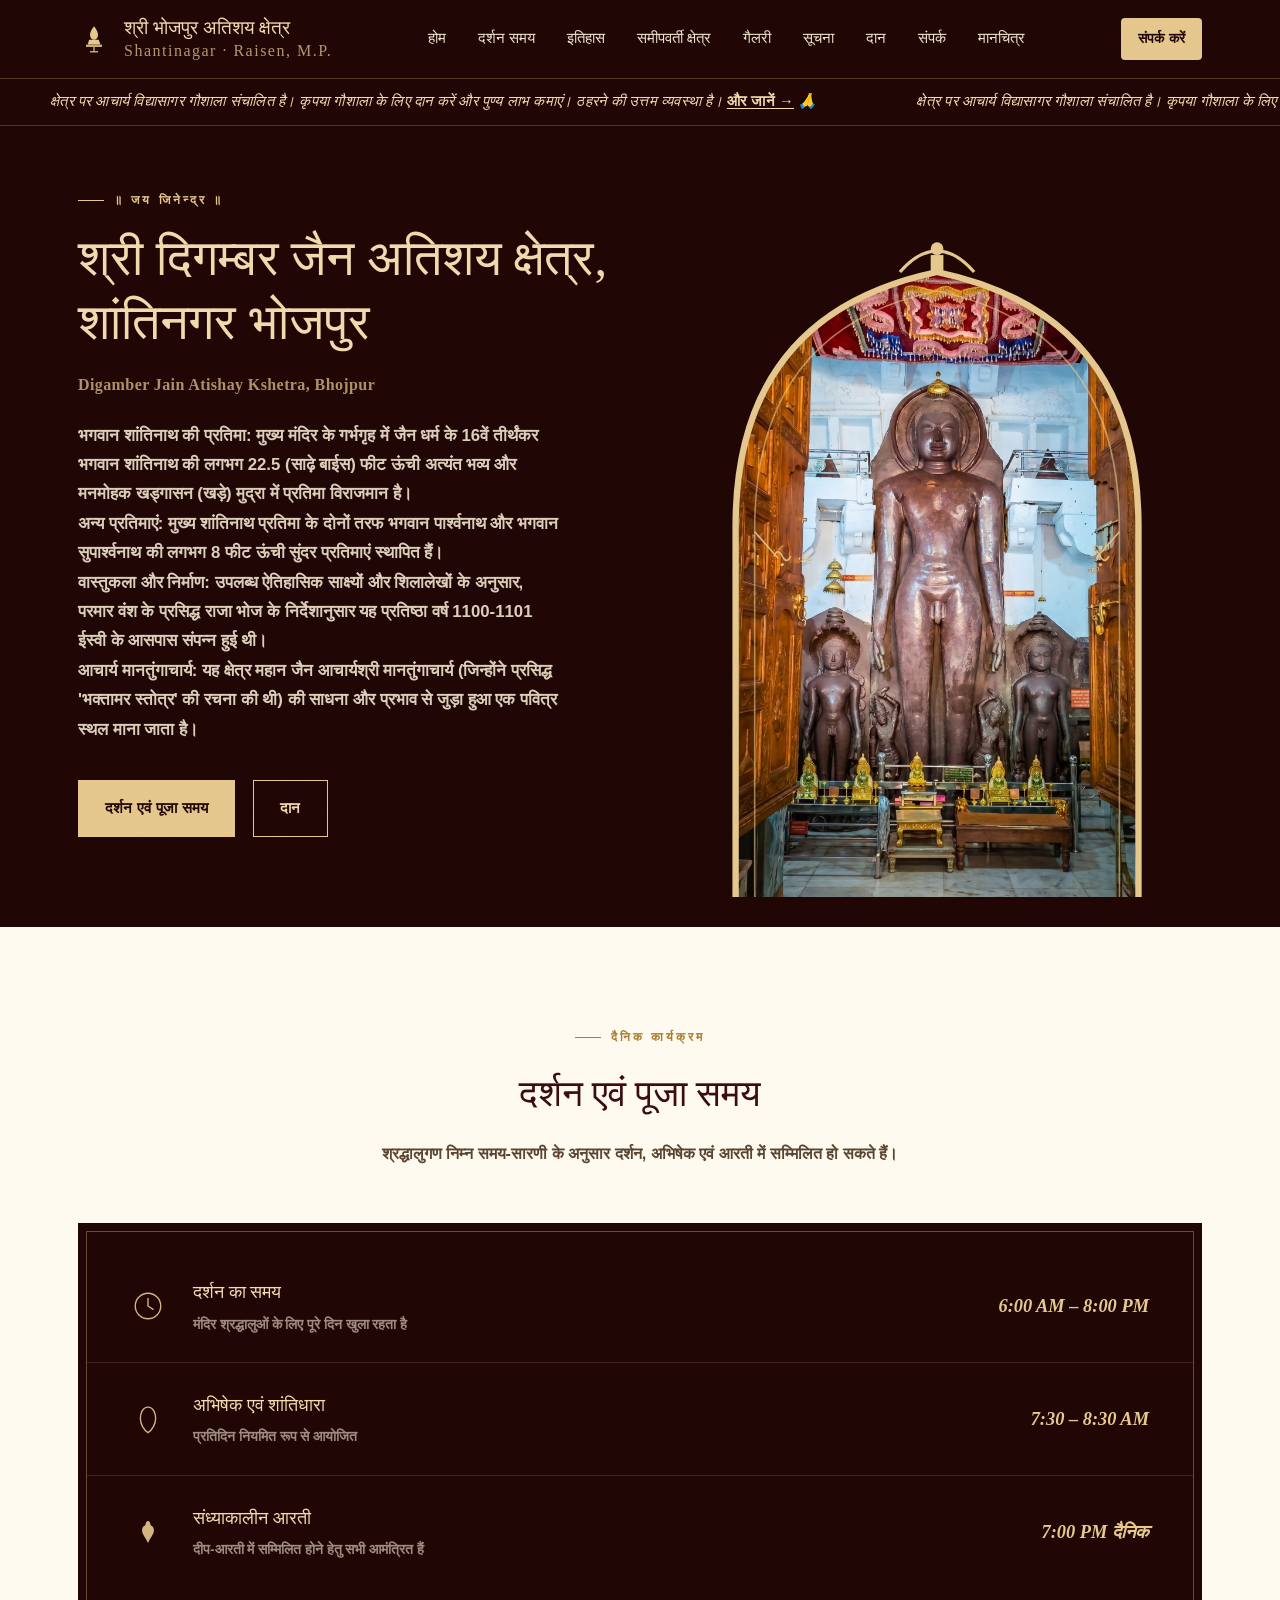
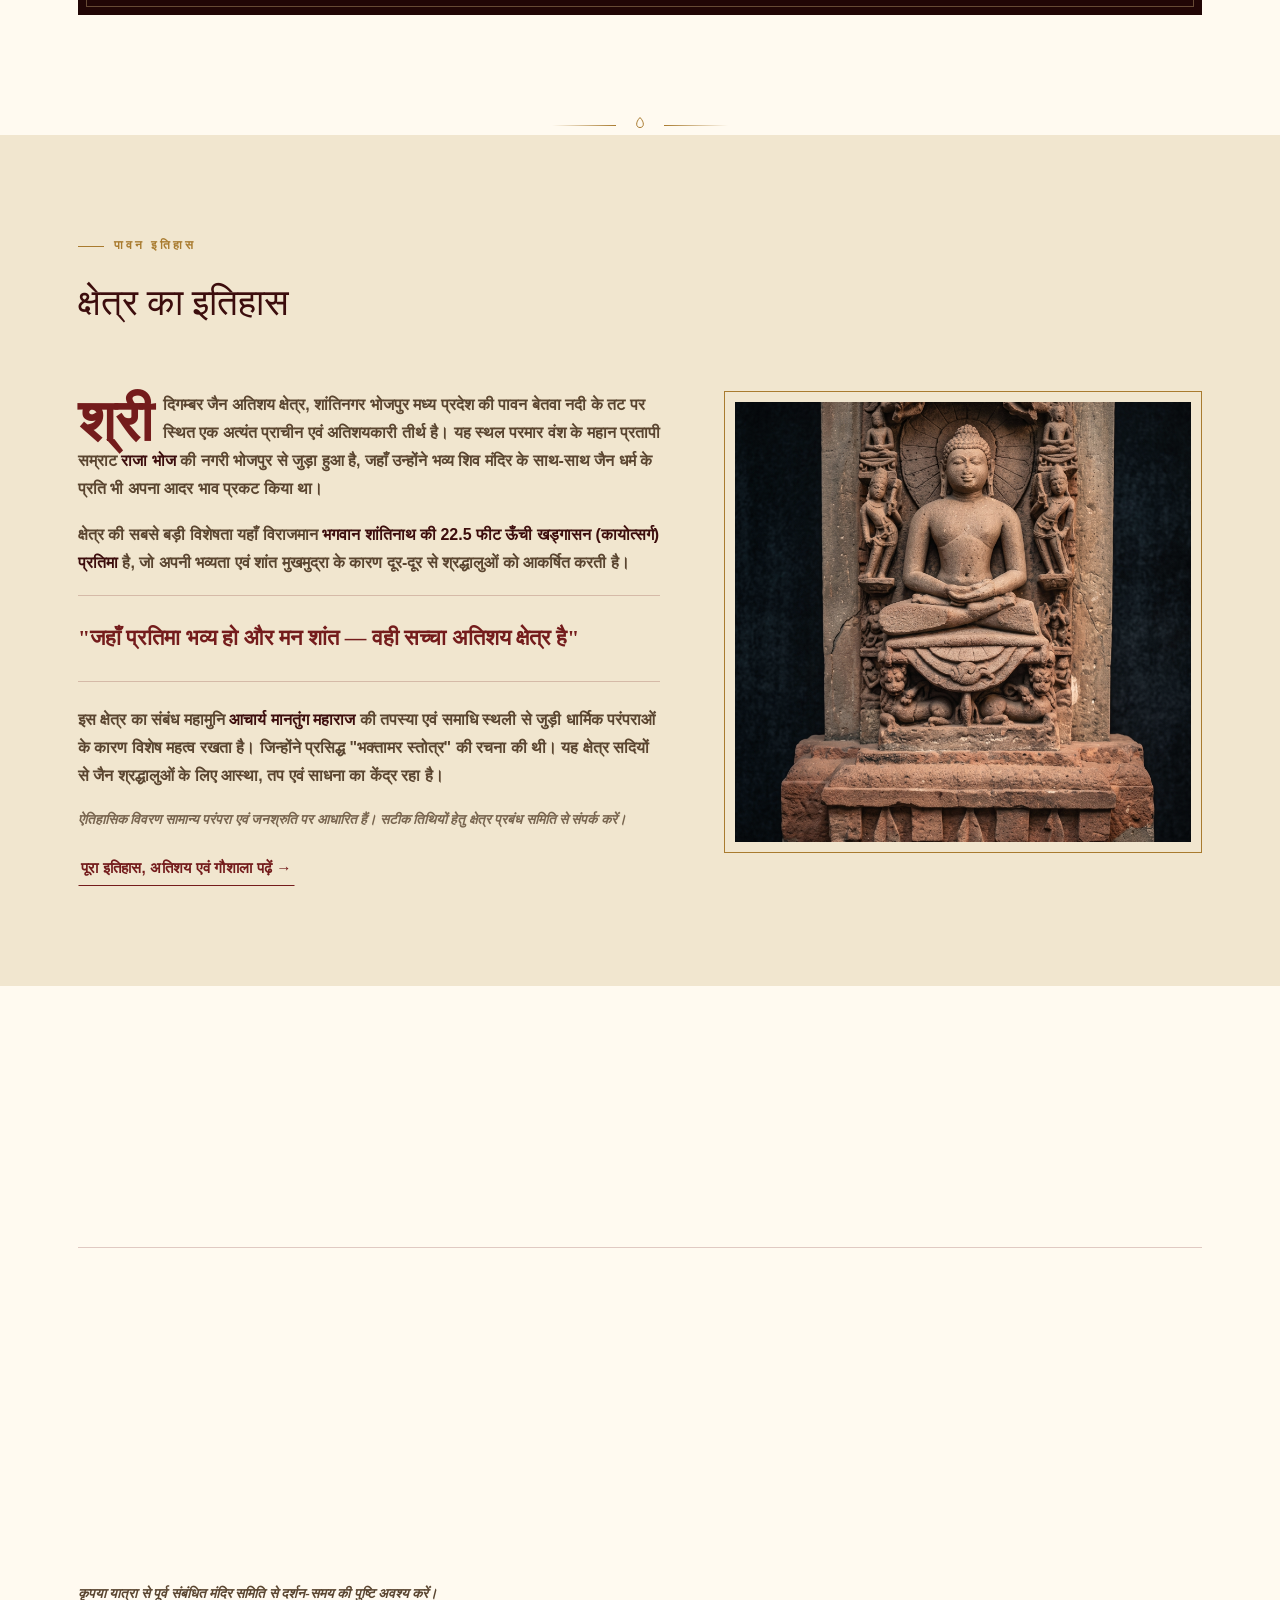
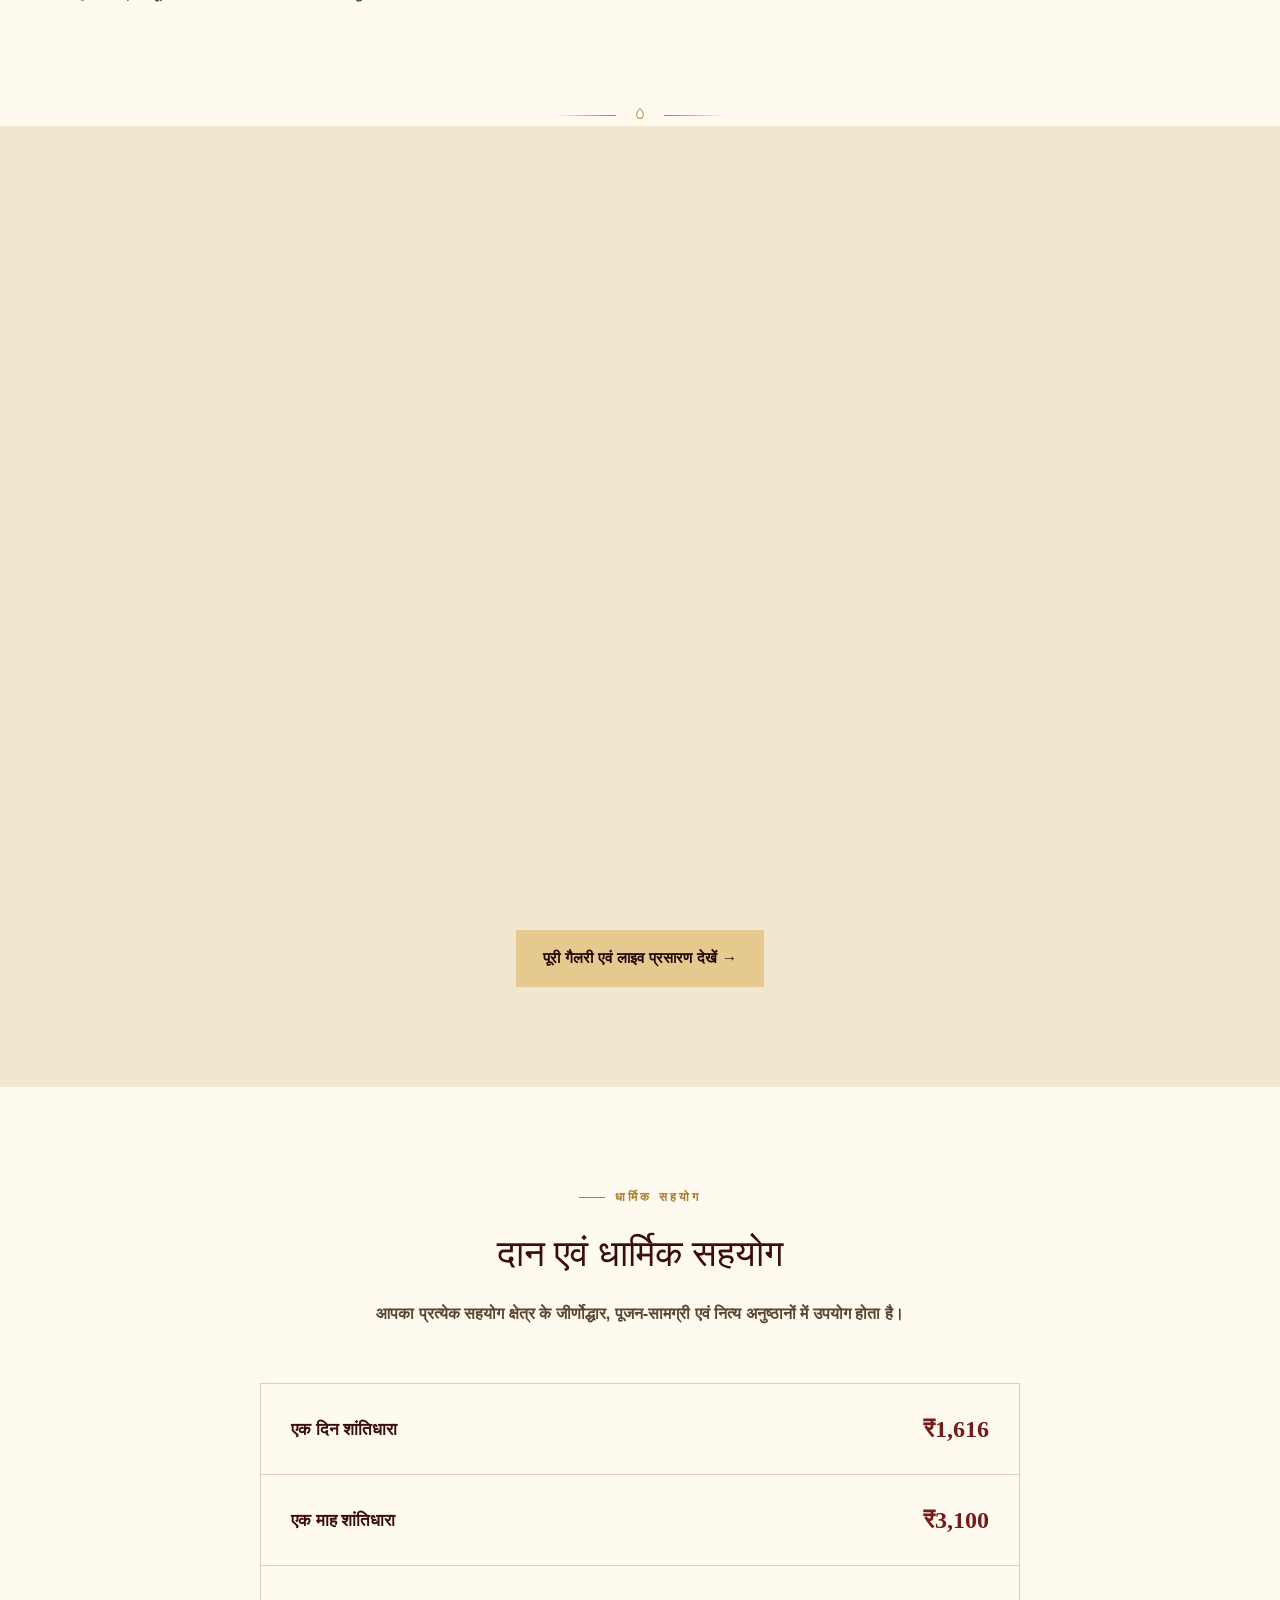
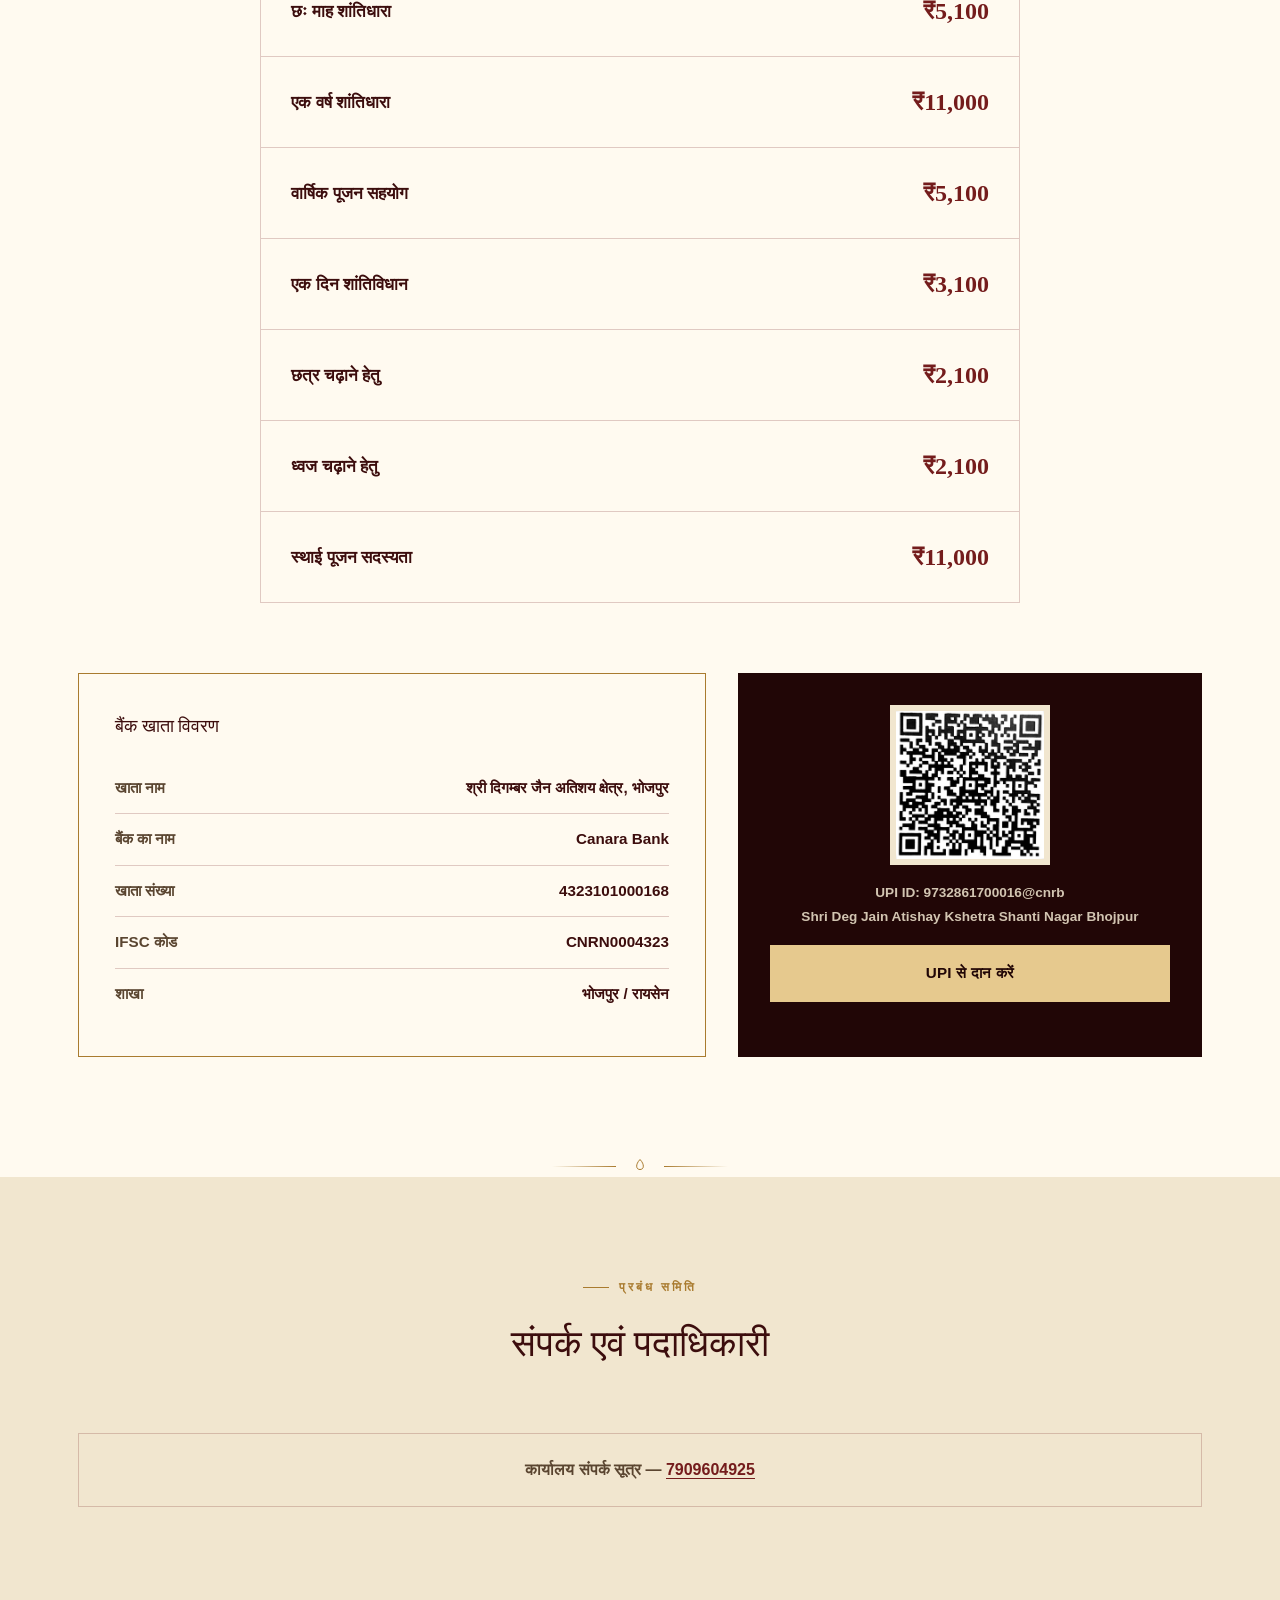
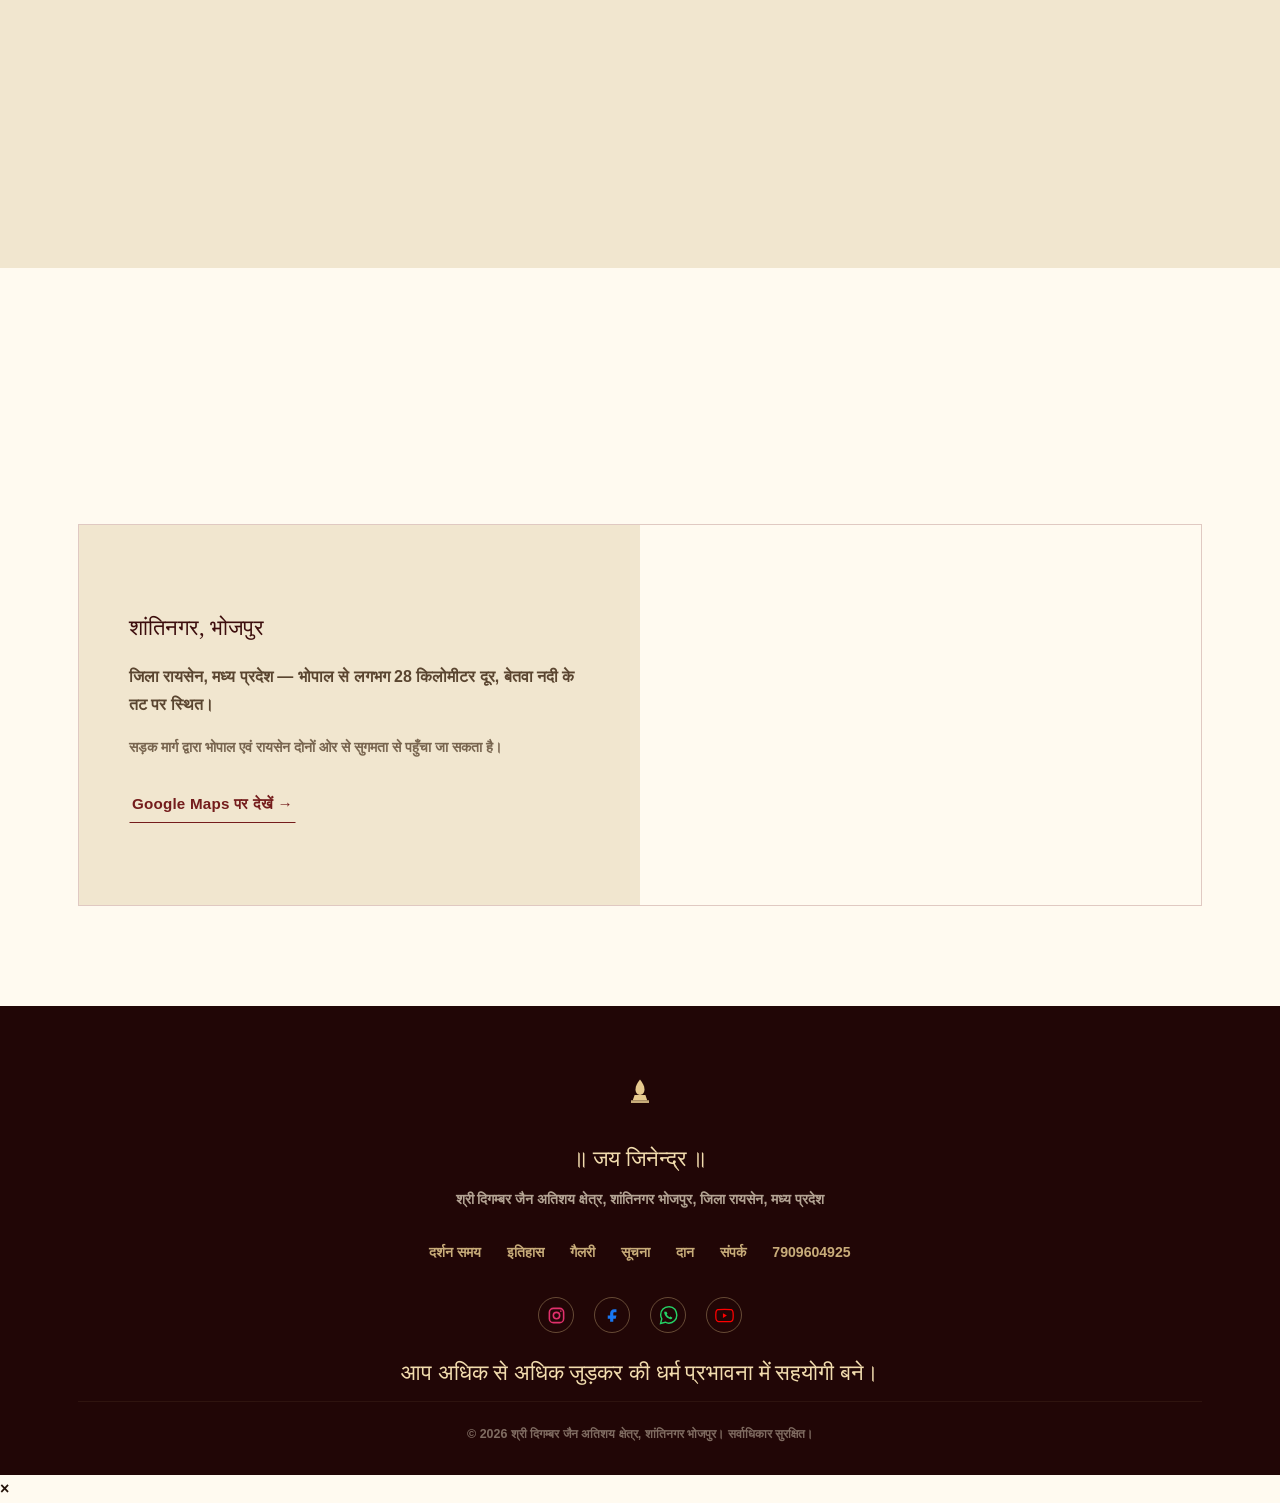
==== index.html @ 18198264 "Fix: user suggestions." ====
<!DOCTYPE html>
<html lang="hi">

<head>
    <meta charset="UTF-8">
    <meta name="viewport" content="width=device-width, initial-scale=1.0">
    <title>श्री दिगम्बर जैन अतिशय क्षेत्र शांतिनगर भोजपुर</title>
    <meta name="description"
        content="श्री दिगम्बर जैन अतिशय क्षेत्र, शांतिनगर भोजपुर — दर्शन समय, इतिहास, गैलरी, दान एवं संपर्क जानकारी।">
    <link rel="preconnect" href="https://fonts.googleapis.com">
    <link rel="preconnect" href="https://fonts.gstatic.com" crossorigin>
    <!-- <link
    href="https://fonts.googleapis.com/css2?family=Rozha+One&family=Hind:wght@300;400;500;600;700&family=EB+Garamond:ital@0;1&display=swap"
    rel="stylesheet"> -->

    <link rel="stylesheet" href="css/style.css">
</head>

<body>

    <header class="site-nav">

        <div class="nav-inner">
            <a href="#top" class="brand" aria-label="मुख पृष्ठ पर जाएँ">
                <svg class="brand-mark" viewBox="0 0 40 40" fill="none" xmlns="http://www.w3.org/2000/svg"
                    aria-hidden="true">
                    <path d="M20 4C17 8 15 11 15 15C15 19 17.5 21 20 21C22.5 21 25 19 25 15C25 11 23 8 20 4Z"
                        fill="#e6c98e" />
                    <path d="M14 21H26L28 27H12L14 21Z" fill="#e6c98e" />
                    <rect x="10" y="27" width="20" height="3" fill="#e6c98e" opacity="0.85" />
                    <path d="M20 30V36" stroke="#e6c98e" stroke-width="1.5" />
                    <path d="M15 36H25" stroke="#e6c98e" stroke-width="1.5" />
                </svg>
                <span class="brand-text">श्री भोजपुर अतिशय क्षेत्र<small>Shantinagar &middot; Raisen,
                        M.P.</small></span>
            </a>
            <!-- <button class="nav-toggle" id="navToggle" aria-label="मेनू खोलें" aria-expanded="false"
        aria-controls="navLinks">मेनू</button> -->

            <nav class="links" id="navLinks">
                <a href="#top">होम</a>
                <a href="#timings">दर्शन समय</a>
                <a href="history.html">इतिहास</a>
                <a href="#nearby">समीपवर्ती क्षेत्र</a>
                <a href="gallary.html">गैलरी</a>
                <a href="notification.html">सूचना</a>
                <a href="#donate">दान</a>
                <a href="#committee">संपर्क</a>
                <a href="#map">मानचित्र</a>
            </nav>
            <div class="nav-actions">
                <a href="tel:+917909604925" class="btn btn-primary nav-cta" aria-label="संपर्क करें, कॉल करें">
                    <svg class="nav-cta-icon" viewBox="0 0 24 24" aria-hidden="true">
                        <path
                            d="M6.6 10.8c1.4 2.8 3.7 5.1 6.5 6.5l2.2-2.2c.3-.3.7-.4 1-.2 1.1.4 2.3.6 3.6.6.6 0 1.1.5 1.1 1.1V20c0 .6-.5 1.1-1.1 1.1C10.6 21.1 2.9 13.4 2.9 4.2 2.9 3.6 3.4 3.1 4 3.1h3.4c.6 0 1.1.5 1.1 1.1 0 1.2.2 2.4.6 3.6.1.4 0 .8-.2 1L6.6 10.8z"
                            fill="currentColor" />
                    </svg>
                    <span class="nav-cta-text">संपर्क करें</span>
                </a>

                <button class="nav-toggle" id="navToggle" aria-label="मेनू खोलें" aria-expanded="false"
                    aria-controls="navLinks">मेनू</button>
            </div>
        </div>
    </header>

    <!-- ============ बुलेटिन मार्की ============ -->
    <div class="marquee-strip" role="note" aria-label="सूचना पट्टी">
        <div class="marquee-track">
            <span>क्षेत्र पर आचार्य विद्यासागर गौशाला संचालित है। कृपया गौशाला के लिए दान करें और पुण्य लाभ कमाएं। ठहरने
                की
                उत्तम व्यवस्था है। <a href="history.html#goshala" class="marquee-link">और जानें →</a> 🙏</span>
            <span aria-hidden="true">क्षेत्र पर आचार्य विद्यासागर गौशाला संचालित है। कृपया गौशाला के लिए दान करें और
                पुण्य लाभ
                कमाएं। क्षेत्र में ठहरने की उत्तम व्यवस्था है। <a href="history.html#goshala" class="marquee-link"
                    tabindex="-1">और
                    जानें
                    →</a> 🙏</span>
        </div>
    </div>


    <!-- ============ सूचना बैनर ============ -->
    <div id="noticeBanner" class="notice-banner" style="display:none;">
        <div class="container notice-banner-inner">
            <span class="notice-banner-icon" aria-hidden="true">📢</span>
            <span class="notice-banner-text" id="noticeBannerText"></span>
            <a href="notification.html" class="notice-banner-link">पूरी सूचना देखें →</a>
        </div>
    </div>
    <section class="hero" id="top">
        <div class="hero-grid">
            <div class="hero-copy reveal in">
                <span class="eyebrow">॥ जय जिनेन्द्र ॥</span>
                <h1>श्री दिगम्बर जैन अतिशय क्षेत्र,<br>शांतिनगर भोजपुर</h1>
                <div class="sub-en"><b>Digamber Jain Atishay Kshetra, Bhojpur</div>
                <p class="lede">भगवान शांतिनाथ की प्रतिमा: मुख्य मंदिर के गर्भगृह में जैन धर्म के 16वें तीर्थंकर भगवान
                    शांतिनाथ
                    की लगभग 22.5 (साढ़े
                    बाईस) फीट ऊंची अत्यंत भव्य और मनमोहक खड्गासन (खड़े) मुद्रा में प्रतिमा विराजमान है।
                    <br>
                    अन्य प्रतिमाएं: मुख्य शांतिनाथ प्रतिमा के दोनों तरफ भगवान पार्श्वनाथ और भगवान सुपार्श्वनाथ की लगभग 8
                    फीट ऊंची
                    सुंदर
                    प्रतिमाएं स्थापित हैं।
                    <br>
                    वास्तुकला और निर्माण: उपलब्ध ऐतिहासिक साक्ष्यों और शिलालेखों के अनुसार, परमार वंश के प्रसिद्ध राजा
                    भोज के
                    निर्देशानुसार
                    यह प्रतिष्ठा वर्ष 1100-1101 ईस्वी के आसपास संपन्न हुई थी।
                    <br>
                    आचार्य मानतुंगाचार्य: यह क्षेत्र महान जैन आचार्यश्री मानतुंगाचार्य (जिन्होंने प्रसिद्ध 'भक्तामर
                    स्तोत्र' की
                    रचना की थी)
                    की साधना और प्रभाव से जुड़ा हुआ एक पवित्र स्थल माना जाता है।
                </p>
                <div class="cta-row">
                    <a href="#timings" class="btn btn-primary">दर्शन एवं पूजा समय</a>
                    <a href="#donate" class="btn btn-outline">दान</a>
                </div>
            </div>
            <div class="hero-art reveal in" aria-hidden="true">
                <svg viewBox="0 0 500 640" xmlns="http://www.w3.org/2000/svg">
                    <defs>
                        <clipPath id="archClip">
                            <path d="M60,640 L60,290 Q60,90 250,50 Q440,90 440,290 L440,640 Z" />
                        </clipPath>
                    </defs>
                    <image href="images/cover_pic.png" x="30" y="20" width="440" height="620"
                        preserveAspectRatio="xMidYMid slice" clip-path="url(#archClip)"></image>
                    <path d="M60,640 L60,290 Q60,90 250,50 Q440,90 440,290 L440,640" fill="none" stroke="#e6c98e"
                        stroke-width="6" />
                    <path d="M78,640 L78,292 Q78,104 250,68 Q422,104 422,292 L422,640" fill="none" stroke="#e6c98e"
                        stroke-width="1.5" opacity="0.6" />
                    <path d="M215,50 Q250,10 285,50" fill="none" stroke="#e6c98e" stroke-width="3" />
                    <circle cx="250" cy="28" r="6" fill="#e6c98e" />
                    <rect x="244" y="34" width="12" height="16" fill="#e6c98e" />
                    <g opacity="0.9">
                        <path d="M78,295 L100,320 M422,295 L400,320" stroke="#e6c98e" stroke-width="1.5" />
                        <path d="M96,318 q4,-8 8,0 q4,8 8,0" fill="none" stroke="#e6c98e" stroke-width="1.5" />
                        <circle cx="104" cy="326" r="1.6" fill="#e6c98e" />
                        <path d="M396,318 q4,-8 8,0 q4,8 8,0" fill="none" stroke="#e6c98e" stroke-width="1.5" />
                        <circle cx="404" cy="326" r="1.6" fill="#e6c98e" />
                    </g>
                </svg>
            </div>
        </div>
    </section>

    <section id="timings">
        <div class="container">
            <div class="section-head center reveal">
                <span class="eyebrow" style="justify-content:center">दैनिक कार्यक्रम</span>
                <h2>दर्शन एवं पूजा समय</h2>
                <p>श्रद्धालुगण निम्न समय-सारणी के अनुसार दर्शन, अभिषेक एवं आरती में सम्मिलित हो सकते हैं।</p>
            </div>
            <div class="tablet reveal">
                <div class="tablet-inner">
                    <div class="tablet-row">
                        <svg class="ic" viewBox="0 0 40 40" fill="none">
                            <circle cx="20" cy="20" r="15" stroke="#e6c98e" stroke-width="1.6" />
                            <path d="M20 11V20L26 24" stroke="#e6c98e" stroke-width="1.6" stroke-linecap="round" />
                        </svg>
                        <div>
                            <h3>दर्शन का समय</h3>
                            <div class="note">मंदिर श्रद्धालुओं के लिए पूरे दिन खुला रहता है</div>
                        </div>
                        <div class="time">6:00 AM – 8:00 PM</div>
                    </div>
                    <div class="tablet-row">
                        <svg class="ic" viewBox="0 0 40 40" fill="none">
                            <path d="M20 6C13 6 11 15 11 19C11 26 15 33 20 36C25 33 29 26 29 19C29 15 27 6 20 6Z"
                                stroke="#e6c98e" stroke-width="1.6" />
                        </svg>
                        <div>
                            <h3>अभिषेक एवं शांतिधारा</h3>
                            <div class="note">प्रतिदिन नियमित रूप से आयोजित</div>
                        </div>
                        <div class="time">7:30 – 8:30 AM</div>
                    </div>
                    <div class="tablet-row">
                        <svg class="ic" viewBox="0 0 40 40" fill="none">
                            <path
                                d="M20 7C17 7 17 12 17 12C17 12 13 13 13 18C13 23 17 26 20 33C23 26 27 23 27 18C27 13 23 12 23 12C23 12 23 7 20 7Z"
                                fill="#e6c98e" />
                        </svg>
                        <div>
                            <h3>संध्याकालीन आरती</h3>
                            <div class="note">दीप-आरती में सम्मिलित होने हेतु सभी आमंत्रित हैं</div>
                        </div>
                        <div class="time">7:00 PM दैनिक</div>
                    </div>
                </div>
            </div>
        </div>
    </section>

    <div class="hr-orn" aria-hidden="true"><span class="line"></span><svg viewBox="0 0 24 24" fill="none">
            <path d="M12 3C9 6 8 9 8 11C8 14 10 15 12 15C14 15 16 14 16 11C16 9 15 6 12 3Z" stroke="#a97b2f"
                stroke-width="1.2" />
        </svg><span class="line r"></span></div>

    <section id="history" class="stone">
        <div class="container">
            <div class="section-head reveal">
                <span class="eyebrow">पावन इतिहास</span>
                <h2>क्षेत्र का इतिहास</h2>
            </div>
            <div class="history-wrap">
                <div class="history-text reveal">
                    <p>श्री दिगम्बर जैन अतिशय क्षेत्र, शांतिनगर भोजपुर मध्य प्रदेश की पावन बेतवा नदी के तट पर स्थित एक
                        अत्यंत
                        प्राचीन एवं अतिशयकारी तीर्थ है। यह स्थल परमार वंश के महान प्रतापी सम्राट <strong>राजा
                            भोज</strong> की नगरी
                        भोजपुर से जुड़ा हुआ है, जहाँ उन्होंने भव्य शिव मंदिर के साथ-साथ जैन धर्म के प्रति भी अपना आदर
                        भाव प्रकट किया
                        था।</p>
                    <p>क्षेत्र की सबसे बड़ी विशेषता यहाँ विराजमान <strong>भगवान शांतिनाथ की 22.5 फीट ऊँची खड्गासन
                            (कायोत्सर्ग)
                            प्रतिमा</strong> है, जो अपनी भव्यता एवं शांत मुखमुद्रा के कारण दूर-दूर से श्रद्धालुओं को
                        आकर्षित करती है।
                    </p>
                    <div class="pullquote">"जहाँ प्रतिमा भव्य हो और मन शांत — वही सच्चा अतिशय क्षेत्र है"</div>
                    <p>इस क्षेत्र का संबंध महामुनि <strong>आचार्य मानतुंग महाराज</strong> की तपस्या एवं समाधि स्थली से
                        जुड़ी
                        धार्मिक परंपराओं के कारण विशेष महत्व रखता है।
                        जिन्होंने प्रसिद्ध "भक्तामर स्तोत्र" की रचना की थी। यह क्षेत्र सदियों से जैन श्रद्धालुओं के लिए
                        आस्था, तप
                        एवं साधना का
                        केंद्र रहा है।</p>
                    <p class="fine-print">ऐतिहासिक विवरण सामान्य परंपरा एवं जनश्रुति पर आधारित हैं। सटीक तिथियों हेतु
                        क्षेत्र
                        प्रबंध समिति से संपर्क करें।</p>
                    <div class="teaser-cta">
                        <a href="history.html" class="btn btn-line">पूरा इतिहास, अतिशय एवं गौशाला पढ़ें →</a>
                    </div>
                </div>
                <figure class="history-fig reveal">
                    <div class="frame">
                        <img src="images/history_fig.png"
                            alt="भगवान शांतिनाथ की विशाल प्रतिमा — यह प्लेसहोल्डर छवि है, कृपया वास्तविक मंदिर फोटो से बदलें">
                    </div>
                </figure>
            </div>
        </div>
    </section>

    <section id="nearby">
        <div class="container">
            <div class="section-head reveal">
                <!-- <span class="eyebrow">तीर्थ यात्रा योजना</span> -->
                <h2>समीपवर्ती जैन क्षेत्र</h2>
                <p>भोजपुर आगमन के दौरान श्रद्धालु भोपाल-रायसेन क्षेत्र के निम्न जैन मंदिरों के भी दर्शन कर सकते हैं।</p>
            </div>
            <div class="site-list">
                <div class="site-row reveal">
                    <span class="num">01</span>
                    <div>
                        <span class="place">भोपाल शहर (रेलवे स्टेशन/हवाई अड्डा)· ~1 घंटा (25 kms)</span>
                        <!-- <h3>श्री दिगम्बर जैन मंदिर, इतवारा</h3>
            <p>भोपाल के पुराने शहर में स्थित यह मंदिर स्थानीय जैन समाज का प्रमुख आराधना स्थल है।</p> -->
                    </div>
                </div>
                <div class="site-row reveal">
                    <span class="num">02</span>
                    <div>
                        <span class="place">मंडीदीप (रेलवे स्टेशन) · भोजपुर मार्ग (10 kms)</span>
                        <!-- <h3>श्री दिगम्बर जैन मंदिर, मंडीदीप</h3>
            <p>औद्योगिक नगरी मंडीदीप में स्थित यह मंदिर क्षेत्रीय समिति से जुड़ा हुआ है।</p> -->
                    </div>
                </div>
                <div class="site-row reveal">
                    <span class="num">03</span>
                    <div>
                        <span class="place">औबेदुल्लागंज (रेलवे स्टेशन) · बेतवा तट (18 kms)</span>
                        <!-- <h3>श्री दिगम्बर जैन मंदिर, औबेदुल्लागंज</h3>
            <p>बेतवा नदी के समीप बसे इस कस्बे का जैन मंदिर भोजपुर आने वाले यात्रियों के मार्ग में पड़ता है।</p> -->
                    </div>
                </div>
            </div>
            <p class="nearby-note">कृपया यात्रा से पूर्व संबंधित मंदिर समिति से दर्शन-समय की पुष्टि अवश्य करें।</p>
        </div>
    </section>

    <div class="hr-orn" aria-hidden="true"><span class="line"></span><svg viewBox="0 0 24 24" fill="none">
            <path d="M12 3C9 6 8 9 8 11C8 14 10 15 12 15C14 15 16 14 16 11C16 9 15 6 12 3Z" stroke="#a97b2f"
                stroke-width="1.2" />
        </svg><span class="line r"></span></div>

    <section id="gallery" class="stone">
        <div class="container">
            <div class="section-head center reveal">
                <span class="eyebrow" style="justify-content:center">चित्र दीर्घा</span>
                <h2>मंदिर गैलरी</h2>
                <!-- <p>नीचे दी गई सभी छवियाँ प्लेसहोल्डर हैं — कृपया वास्तविक मंदिर फोटो से प्रतिस्थापित करें।</p> -->
            </div>
            <div class="collage">
                <figure class="reveal"><img src="images/main_pic.jpeg" alt="">
                    <figcaption></figcaption>
                </figure>
                <figure class="reveal"><img src="images/history_fig.png" alt="">
                    <figcaption></figcaption>
                </figure>
                <figure class="reveal"><img src="images/main_gate.png" alt="">
                    <figcaption></figcaption>
                </figure>
                <figure class=" reveal"><img src="images/maan_sthambh_2.jpeg" alt="">
                    <figcaption></figcaption>
                </figure>
                <figure class="reveal"><img src="images/aacharaya_mangtung.png" alt="">
                    <figcaption></figcaption>
                </figure>
                <figure class="reveal"><img src="images/wall_potrait.png" alt="">
                    <figcaption></figcaption>
                </figure>
            </div>
            <div class="teaser-cta" style="text-align:center;">
                <a href="gallary.html" class="btn btn-primary">पूरी गैलरी एवं लाइव प्रसारण देखें →</a>
            </div>
        </div>
    </section>

    <section id="donate">
        <div class="container">
            <div class="section-head center reveal">
                <span class="eyebrow" style="justify-content:center">धार्मिक सहयोग</span>
                <h2>दान एवं धार्मिक सहयोग</h2>
                <p>आपका प्रत्येक सहयोग क्षेत्र के जीर्णोद्धार, पूजन-सामग्री एवं नित्य अनुष्ठानों में उपयोग होता है।</p>
            </div>

            <div class="ladder reveal">
                <div class="rung">
                    <h3>एक दिन शांतिधारा</h3><span class="amt">₹1,616</span>
                </div>
                <div class="rung">
                    <h3>एक माह शांतिधारा</h3><span class="amt">₹3,100</span>
                </div>
                <div class="rung">
                    <h3>छः माह शांतिधारा</h3><span class="amt">₹5,100</span>
                </div>
                <div class="rung">
                    <h3>एक वर्ष शांतिधारा</h3><span class="amt">₹11,000</span>
                </div>
                <div class="rung">
                    <h3>वार्षिक पूजन सहयोग</h3><span class="amt">₹5,100</span>
                </div>
                <div class="rung">
                    <h3>एक दिन शांतिविधान</h3><span class="amt">₹3,100</span>
                </div>
                <div class="rung">
                    <h3>छत्र चढ़ाने हेतु</h3><span class="amt">₹2,100</span>
                </div>
                <div class="rung">
                    <h3>ध्वज चढ़ाने हेतु</h3><span class="amt">₹2,100</span>
                </div>
                <div class="rung">
                    <h3>स्थाई पूजन सदस्यता</h3><span class="amt">₹11,000</span>
                </div>
            </div>

            <div class="donate-panels">
                <div class="bank-box reveal">
                    <h3>बैंक खाता विवरण</h3>
                    <div class="bank-row"><span>खाता नाम</span><span>श्री दिगम्बर जैन अतिशय क्षेत्र, भोजपुर</span></div>
                    <div class="bank-row"><span>बैंक का नाम</span><span>Canara Bank</span></div>
                    <div class="bank-row"><span>खाता संख्या</span><span>4323101000168</span></div>
                    <div class="bank-row"><span>IFSC कोड</span><span>CNRN0004323</span></div>
                    <div class="bank-row"><span>शाखा</span><span>भोजपुर / रायसेन</span></div>
                </div>
                <!-- <div class="upi-box reveal">
          <img src="/mandir_qr_2.jpeg" alt="UPI दान हेतु QR कोड — प्लेसहोल्डर, कृपया वास्तविक QR कोड से बदलें">
          <p>UPI ID: 9732861700016@cnrb<br><b>Shri Deg Jain Atishay Kshetra Shanti Nagar Bhojpur</b></p>
          <a href="#" class="btn btn-primary">UPI से दान करें</a>
        </div> -->

                <div class="upi-box reveal">
                    <img src="images/mandir_qr_2.jpeg"
                        alt="UPI दान हेतु QR कोड — प्लेसहोल्डर, कृपया वास्तविक QR कोड से बदलें">
                    <p>
                        UPI ID: <a
                            href="upi://pay?pa=9732861700016@cnrb&pn=Shri%20Deg%20Jain%20Atishay%20Kshetra%20Shanti%20Nagar%20Bhojpur&cu=INR"
                            class="upi-link">9732861700016@cnrb</a>
                        <br>
                        <b>Shri Deg Jain Atishay Kshetra Shanti Nagar Bhojpur</b>
                    </p>
                    <a href="upi://pay?pa=9732861700016@cnrb&pn=Shri%20Deg%20Jain%20Atishay%20Kshetra%20Shanti%20Nagar%20Bhojpur&cu=INR"
                        class="btn btn-primary">UPI से दान करें</a>
                </div>

            </div>
        </div>
    </section>

    <div class="hr-orn" aria-hidden="true"><span class="line"></span><svg viewBox="0 0 24 24" fill="none">
            <path d="M12 3C9 6 8 9 8 11C8 14 10 15 12 15C14 15 16 14 16 11C16 9 15 6 12 3Z" stroke="#a97b2f"
                stroke-width="1.2" />
        </svg><span class="line r"></span></div>

    <section id="committee" class="stone">
        <div class="container">
            <div class="section-head center reveal">
                <span class="eyebrow" style="justify-content:center">प्रबंध समिति</span>
                <h2>संपर्क एवं पदाधिकारी</h2>
            </div>
            <div class="committee-lead reveal">कार्यालय संपर्क सूत्र — <a href="tel:+917909604925">7909604925</a></div>
            <div class="plate-grid">
                <div class="plate reveal">
                    <div class="plate-role">अध्यक्ष</div>
                    <div class="plate-name">श्री मान विमल जैन "राजदीप"</div>
                    <div class="plate-place">मंडीदीप</div>
                    <a class="plate-phone" href="tel:+919179098888">91790 98888</a>
                </div>
                <div class="plate reveal">
                    <div class="plate-role">महामंत्री</div>
                    <div class="plate-name">श्री मान अमिताभ मनयाँ जैन</div>
                    <div class="plate-place">भोपाल</div>
                    <a class="plate-phone" href="tel:+919425008895">94250 08895</a>
                </div>
                <div class="plate reveal">
                    <div class="plate-role">कोषाध्यक्ष</div>
                    <div class="plate-name">श्री मान राजीव जैन पत्रकार</div>
                    <div class="plate-place">औबेदुल्लागंज</div>
                    <a class="plate-phone" href="tel:+919425025370">94250 25370</a>
                </div>
            </div>
        </div>
    </section>

    <section id="map">
        <div class="container">
            <div class="section-head reveal">
                <span class="eyebrow">यहाँ पहुँचें</span>
                <h2>मानचित्र एवं स्थान</h2>
            </div>
            <div class="map-wrap reveal">
                <div class="map-info">
                    <h3>शांतिनगर, भोजपुर</h3>
                    <p>जिला रायसेन, मध्य प्रदेश — भोपाल से लगभग 28 किलोमीटर दूर, बेतवा नदी के तट पर स्थित।</p>
                    <p style="opacity:0.8; font-size:0.9rem;">सड़क मार्ग द्वारा भोपाल एवं रायसेन दोनों ओर से सुगमता से
                        पहुँचा जा
                        सकता है।</p>
                    <a href="https://www.google.com/maps/search/?api=1&query=Bhojpur+Jain+Temple+Raisen" target="_blank"
                        rel="noopener" class="btn btn-line">Google Maps पर देखें →</a>
                </div>
                <div class="map-frame">
                    <iframe src="https://www.google.com/maps?q=23.1008587,77.583613&z=16&output=embed" allowfullscreen
                        loading="lazy" referrerpolicy="no-referrer-when-downgrade"
                        title="श्री दिगम्बर जैन अतिशय क्षेत्र भोजपुर का मानचित्र स्थान"></iframe>
                </div>
            </div>
        </div>
    </section>

    <footer id="contact-footer">
        <div class="container">
            <svg class="brand-mark" viewBox="0 0 40 40" fill="none" xmlns="http://www.w3.org/2000/svg"
                aria-hidden="true">
                <path d="M20 4C17 8 15 11 15 15C15 19 17.5 21 20 21C22.5 21 25 19 25 15C25 11 23 8 20 4Z"
                    fill="#e6c98e" />
                <path d="M14 21H26L28 27H12L14 21Z" fill="#e6c98e" />
                <rect x="10" y="27" width="20" height="3" fill="#e6c98e" opacity="0.85" />
            </svg>
            <h3>॥ जय जिनेन्द्र ॥</h3>
            <p class="addr">श्री दिगम्बर जैन अतिशय क्षेत्र, शांतिनगर भोजपुर, जिला रायसेन, मध्य प्रदेश</p>
            <div class="foot-links">
                <a href="#timings">दर्शन समय</a>
                <a href="history.html">इतिहास</a>
                <a href="gallary.html">गैलरी</a>
                <a href="notification.html">सूचना</a>
                <a href="#donate">दान</a>
                <a href="#committee">संपर्क</a>
                <a href="tel:+917909604925">7909604925</a>
            </div>

            <!-- SOCIAL MEDIA ICONS -->
            <div class="social-links">
                <!-- Instagram -->
                <a href="https://www.instagram.com/bhojpurjainmandir?igsi=MWFqejNjMThsd3A1dw==" target="_blank"
                    rel="noopener noreferrer" aria-label="Instagram" class="icon-instagram">
                    <svg viewBox="0 0 24 24" aria-hidden="true">
                        <rect x="3" y="3" width="18" height="18" rx="5" ry="5" fill="none" stroke="currentColor"
                            stroke-width="2" />
                        <circle cx="12" cy="12" r="4" fill="none" stroke="currentColor" stroke-width="2" />
                        <circle cx="17.5" cy="6.5" r="1" fill="currentColor" />
                    </svg>
                </a>

                <!-- Facebook -->
                <a href="https://www.facebook.com/share/1KMn5gtkCP/" target="_blank" rel="noopener noreferrer"
                    aria-label="Facebook" class="icon-facebook">
                    <svg viewBox="0 0 24 24" aria-hidden="true">
                        <path d="M14 8h3V4h-3c-2.8 0-5 2.2-5 5v3H6v4h3v4h4v-4h3l1-4h-4V9c0-.6.4-1 1-1z"
                            fill="currentColor" />
                    </svg>
                </a>

                <!-- WhatsApp -->
                <a href="https://chat.whatsapp.com/BDwOjSt4ggu29MuZAZK6Yb" target="_blank" rel="noopener noreferrer"
                    aria-label="WhatsApp" class="icon-whatsapp">
                    <svg viewBox="0 0 24 24" aria-hidden="true">
                        <path d="M20 4.1A9.9 9.9 0 0 0 12.1 1
                     C6.6 1 2.1 5.5 2.1 11
                     c0 1.8.5 3.6 1.4 5.1L2 22
                     l6-1.5c1.4.8 2.9 1.2 4.5 1.2
                     5.5 0 10-4.5 10-10
                     0-2.7-1-5.2-2.5-7.6z" fill="none" stroke="currentColor" stroke-width="1.8" />
                        <path d="M8.5 7.5c.3-.3.6-.3.9-.1
                     l1.1 1.8c.2.3.1.6-.1.9
                     l-.7.7c.8 1.5 2 2.7 3.5 3.5
                     l.7-.7c.2-.2.6-.3.9-.1
                     l1.8 1.1c.3.2.3.6.1.9
                     -.5.8-1.2 1.2-2.1 1.1
                     -4.1-.6-7.4-3.9-8-8
                     -.1-.9.3-1.7 1-2.1z" fill="currentColor" />
                    </svg>
                </a>

                <!-- YouTube -->
                <a href="https://youtube.com/channel/UCMpEmd3uC0k5vnYtB0uBDTw?si=YQW9wvdhkdDPeEAL" target="_blank"
                    rel="noopener noreferrer" aria-label="YouTube" class="icon-youtube">
                    <svg viewBox="0 0 24 24" aria-hidden="true">
                        <path
                            d="M23 12s0-3.6-.5-5.3c-.3-1-1-1.7-2-2C18.9 4.2 12 4.2 12 4.2s-6.9 0-8.5.5c-1 .3-1.7 1-2 2C1 8.4 1 12 1 12s0 3.6.5 5.3c.3 1 1 1.7 2 2 1.6.5 8.5.5 8.5.5s6.9 0 8.5-.5c1-.3 1.7-1 2-2 .5-1.7.5-5.3.5-5.3z"
                            fill="none" stroke="currentColor" stroke-width="1.6" />
                        <path d="M10 9l5 3-5 3V9z" fill="currentColor" />
                    </svg>
                </a>
            </div>

            <h3>आप अधिक से अधिक जुड़कर की धर्म प्रभावना में सहयोगी बने।</h3>
            <div class="copyright">© <span id="year"></span> श्री दिगम्बर जैन अतिशय क्षेत्र, शांतिनगर भोजपुर। सर्वाधिकार
                सुरक्षित।</div>
        </div>
    </footer>

    <button id="toTop" aria-label="ऊपर जाएँ">↑</button>
    <!-- light box -->
    <div id="lightbox-modal" class="lightbox">
        <span class="close-lightbox">&times;</span>
        <img class="lightbox-content" id="lightbox-img">
        <div id="lightbox-caption"></div>
    </div>
    <!-- light box -->


    <script src="js/script.js" defer></script>

</body>

</html>
---- css/style.css ----
:root {
    --maroon: #741c1c;
    --maroon-mid: #5a1414;
    --maroon-dark: #3c0d0d;
    --maroon-deep: #210606;
    --gold: #e6c98e;
    --gold-antique: #a97b2f;
    --gold-bright: #f2dcae;
    --cream: #fffaf0;
    --stone: #f1e6cf;
    --ink: #241209;
    --ink-soft: #5a4530;
    --hair: rgba(116, 28, 28, 0.22);
    --display: 'Poppins', serif;
    --body: 'Hind', sans-serif;
    --serif-en: 'EB Garamond', serif;
}

* {
    box-sizing: border-box;
    margin: 0;
    padding: 0;
}

html {
    scroll-behavior: smooth;
}

@media (prefers-reduced-motion: reduce) {
    html {
        scroll-behavior: auto;
    }

    * {
        animation-duration: .001ms !important;
        transition-duration: .001ms !important;
    }
}

body {
    font-family: var(--body);
    background: var(--cream);
    color: var(--ink);
    line-height: 1.75;
    position: relative;
}

/* paper / stone grain overlay -- the realism layer */
body::before {
    content: "";
    position: fixed;
    inset: 0;
    z-index: 2000;
    pointer-events: none;
    opacity: 0.05;
    mix-blend-mode: multiply;
    background-image: url("data:image/svg+xml;utf8,<svg xmlns='http://www.w3.org/2000/svg' width='160' height='160'><filter id='n'><feTurbulence type='fractalNoise' baseFrequency='0.85' numOctaves='2' stitchTiles='stitch'/><feColorMatrix type='saturate' values='0'/></filter><rect width='100%25' height='100%25' filter='url(%23n)'/></svg>");
}

img {
    max-width: 100%;
    display: block;
}

a {
    color: inherit;
    text-decoration: none;
}

ul {
    list-style: none;
}

h1,
h2,
h3,
.display {
    font-family: var(--display);
    font-weight: 400;
    color: var(--maroon-dark);
}

.container {
    max-width: 1180px;
    margin: 0 auto;
    padding: 0 28px;
}

.eyebrow {
    display: flex;
    align-items: center;
    gap: 10px;
    font-family: var(--body);
    font-weight: 600;
    letter-spacing: 3px;
    color: var(--gold-antique);
    font-size: 0.78rem;
    text-transform: uppercase;
    margin-bottom: 14px;
}

.eyebrow::before {
    content: "";
    width: 26px;
    height: 1px;
    background: var(--gold-antique);
}

/* thin ornamental divider used between sections instead of a repeated skyline band */
.hr-orn {
    display: flex;
    align-items: center;
    justify-content: center;
    gap: 14px;
    margin: 0 auto;
    width: fit-content;
}

.hr-orn .line {
    width: 64px;
    height: 1px;
    background: linear-gradient(90deg, transparent, var(--gold-antique));
}

.hr-orn .line.r {
    background: linear-gradient(90deg, var(--gold-antique), transparent);
}

.hr-orn svg {
    width: 20px;
    height: 20px;
}

/* ============ NAV — BASE (desktop default) ============ */
header.site-nav {
    position: sticky;
    top: 0;
    z-index: 100;
    background: var(--maroon-deep);
    border-bottom: 1px solid rgba(230, 201, 142, 0.25);
}

.nav-inner {
    max-width: 1180px;
    margin: 0 auto;
    padding: 0 28px;
    display: flex;
    align-items: center;
    justify-content: space-between;
    height: 78px;
}

.brand {
    display: flex;
    align-items: center;
    gap: 14px;
    min-width: 0;
}

.brand-mark {
    width: 32px;
    height: 32px;
    flex-shrink: 0;
}

.brand-text {
    color: var(--gold-bright);
    font-family: var(--display);
    font-size: 1.2rem;
    line-height: 1.15;
    min-width: 0;
}

.brand-text small {
    display: block;
    font-family: var(--serif-en);
    font-style: normal;
    font-size: 1rem;
    color: var(--gold);
    letter-spacing: 1.5px;
    opacity: 0.75;
    margin-top: 3px;
}

nav.links {
    display: flex;
    align-items: center;
    gap: 30px;
}

nav.links a {
    color: var(--stone);
    font-size: 0.92rem;
    padding: 4px 1px;
    position: relative;
}

nav.links a::after {
    content: "";
    position: absolute;
    left: 0;
    right: 100%;
    bottom: -6px;
    height: 1px;
    background: var(--gold);
    transition: right 0.3s ease;
}

nav.links a:hover::after,
nav.links a:focus-visible::after {
    right: 0;
}

nav.links a:focus-visible {
    outline: none;
    color: var(--gold-bright);
}

.nav-toggle {
    display: none;
    background: none;
    border: 1px solid var(--gold);
    color: var(--gold-bright);
    font-size: 1.1rem;
    cursor: pointer;
    padding: 7px 12px;
    flex-shrink: 0;
}

.nav-toggle:focus-visible {
    outline: 2px solid var(--gold);
}



/* ============ HERO — gateway framing ============ */
.hero {
    background: var(--maroon-deep);
    position: relative;
    overflow: hidden;
    padding: 64px 0 0;
}

.hero-grid {
    max-width: 1180px;
    margin: 0 auto;
    padding: 0 28px;
    display: grid;
    grid-template-columns: 1.05fr 0.95fr;
    gap: 8px;
    align-items: center;
}

.hero-copy {
    padding-bottom: 90px;
}

.hero .eyebrow {
    color: var(--gold);
}

.hero .eyebrow::before {
    background: var(--gold);
}

.hero h1 {
    font-size: clamp(2.1rem, 4.4vw, 3.15rem);
    color: var(--gold-bright);
    line-height: 1.28;
    margin-bottom: 16px;
}

.hero .sub-en {
    font-family: var(--serif-en);
    font-style: normal;
    color: var(--gold);
    opacity: 0.72;
    font-size: 1rem;
    letter-spacing: 0.4px;
    margin-bottom: 22px;
}

.hero p.lede {
    color: var(--stone);
    opacity: 0.9;
    font-size: 1.05rem;
    max-width: 480px;
    margin-bottom: 36px;
}

.cta-row {
    display: flex;
    gap: 18px;
    flex-wrap: wrap;
}

.btn {
    display: inline-flex;
    align-items: center;
    gap: 9px;
    padding: 14px 26px;
    font-size: 0.95rem;
    font-weight: 600;
    letter-spacing: 0.2px;
    cursor: pointer;
    border: 1px solid transparent;
    transition: all 0.25s;
}

.btn:focus-visible {
    outline: 2px solid var(--gold-bright);
    outline-offset: 3px;
}

.btn-primary {
    background: var(--gold);
    color: var(--maroon-deep);
}

.btn-primary:hover {
    background: var(--gold-bright);
    transform: translateY(-2px);
}

.btn-outline {
    background: transparent;
    color: var(--gold-bright);
    border-color: var(--gold);
}

.btn-outline:hover {
    background: rgba(230, 201, 142, 0.1);
    transform: translateY(-2px);
}

.btn-line {
    background: transparent;
    color: var(--maroon);
    border-bottom: 1px solid var(--maroon);
    padding: 4px 2px;
    border-radius: 0;
}

.btn-line:hover {
    color: var(--gold-antique);
    border-color: var(--gold-antique);
}

/* the arch-framed hero art -- signature element */
.hero-art {
    position: relative;
    align-self: end;
}

.hero-art svg {
    width: 100%;
    height: auto;
    display: block;
}

/* ============ SECTION shared ============ */
section {
    padding: 100px 0;
    position: relative;
}

section.stone {
    background: var(--stone);
}

.section-head {
    max-width: 620px;
    margin: 0 0 56px;
}

.section-head.center {
    margin: 0 auto 56px;
    text-align: center;
}

.section-head h2 {
    font-size: clamp(1.75rem, 3.2vw, 2.3rem);
    margin-bottom: 12px;
}

.section-head p {
    color: var(--ink-soft);
    font-size: 1.02rem;
}

.reveal {
    opacity: 0;
    transform: translateY(22px);
    transition: opacity 0.7s ease, transform 0.7s ease;
}

.reveal.in {
    opacity: 1;
    transform: translateY(0);
}

/* ============ TIMINGS -- inscribed tablet, not cards ============ */
.tablet {
    background: var(--maroon-deep);
    padding: 8px;
    position: relative;
}

.tablet-inner {
    border: 1px solid rgba(230, 201, 142, 0.35);
    padding: 18px 0;
}

.tablet-row {
    display: grid;
    grid-template-columns: auto 1fr auto;
    align-items: center;
    gap: 28px;
    padding: 26px 44px;
    border-bottom: 1px solid rgba(230, 201, 142, 0.15);
}

.tablet-row:last-child {
    border-bottom: none;
}

.tablet-row .ic {
    width: 34px;
    height: 34px;
    opacity: 0.9;
}

.tablet-row h3 {
    color: var(--gold-bright);
    font-size: 1.15rem;
    margin-bottom: 4px;
}

.tablet-row .note {
    color: var(--stone);
    opacity: 0.6;
    font-size: 0.85rem;
}

.tablet-row .time {
    font-family: var(--serif-en);
    font-style: italic;
    color: var(--gold);
    font-size: 1.15rem;
    text-align: right;
    white-space: nowrap;
}

@media (max-width:640px) {
    .tablet-row {
        grid-template-columns: auto 1fr;
        padding: 22px 22px;
    }

    .tablet-row .time {
        grid-column: 1/3;
        text-align: left;
        margin-top: 8px;
        font-size: 1.05rem;
    }
}

/* ============ HISTORY ============ */
.history-wrap {
    display: grid;
    grid-template-columns: 1fr 0.82fr;
    gap: 64px;
    align-items: start;
}

.history-text p {
    margin-bottom: 18px;
    color: var(--ink-soft);
}

.history-text strong {
    color: var(--maroon-dark);
    font-weight: 600;
}

.history-text p:first-of-type::first-letter {
    font-family: var(--display);
    font-size: 3.6rem;
    color: var(--maroon);
    float: left;
    line-height: 0.8;
    padding: 8px 10px 0 0;
}

.pullquote {
    font-family: var(--display);
    font-size: 1.35rem;
    color: var(--maroon);
    line-height: 1.5;
    padding: 26px 0;
    margin: 8px 0 24px;
    border-top: 1px solid var(--hair);
    border-bottom: 1px solid var(--hair);
}

.fine-print {
    font-family: var(--serif-en);
    font-style: italic;
    color: var(--ink-soft);
    font-size: 0.85rem;
    opacity: 0.8;
}

.history-fig {
    position: relative;
}

.history-fig .frame {
    border: 1px solid var(--gold-antique);
    padding: 10px;
}

.history-fig img {
    width: 100%;
    height: 440px;
    object-fit: cover;
    filter: sepia(8%) saturate(92%);
}

.history-fig figcaption {
    margin-top: 12px;
    font-family: var(--serif-en);
    font-style: italic;
    color: var(--ink-soft);
    font-size: 0.85rem;
    text-align: center;
}

@media (max-width:900px) {
    .history-wrap {
        grid-template-columns: 1fr;
    }

    .history-fig {
        order: -1;
    }
}

/* ============ NEARBY -- numbered site list ============ */
.site-list {
    border-top: 1px solid var(--hair);
}

.site-row {
    display: grid;
    grid-template-columns: 90px 1fr;
    gap: 28px;
    padding: 34px 0;
    border-bottom: 1px solid var(--hair);
}

.site-row .num {
    font-family: var(--display);
    font-size: 2.1rem;
    color: var(--gold-antique);
    opacity: 0.55;
    line-height: 1;
}

.site-row h3 {
    font-size: 1.15rem;
    margin-bottom: 6px;
}

.site-row .place {
    color: var(--gold-antique);
    font-size: 0.8rem;
    font-weight: 600;
    letter-spacing: 1px;
    text-transform: uppercase;
    margin-bottom: 8px;
    display: block;
}

.site-row p {
    color: var(--ink-soft);
    font-size: 0.95rem;
    max-width: 640px;
}

.nearby-note {
    color: var(--ink-soft);
    font-size: 0.85rem;
    margin-top: 26px;
    font-family: var(--serif-en);
    font-style: italic;
}

/* ============ GALLERY -- hung photo collage ============ */
.collage {
    display: flex;
    flex-wrap: wrap;
    gap: 34px 26px;
    justify-content: center;
    padding-top: 10px;
}

.collage figure {
    background: #fff;
    padding: 12px 12px 40px;
    box-shadow: 0 12px 28px rgba(36, 18, 9, 0.18);
    width: 260px;
    position: relative;
}

.collage figure:nth-child(odd) {
    transform: rotate(-2deg);
}

.collage figure:nth-child(even) {
    transform: rotate(1.6deg);
}

.collage figure:nth-child(3n) {
    transform: rotate(-1deg);
    width: 300px;
}

.collage figure:hover {
    transform: rotate(0deg) translateY(-4px);
    box-shadow: 0 18px 36px rgba(36, 18, 9, 0.24);
    z-index: 5;
    transition: all 0.35s;
}

.collage img {
    width: 100%;
    height: 200px;
    object-fit: cover;
    filter: sepia(6%);
}

.collage figcaption {
    position: absolute;
    bottom: 12px;
    left: 12px;
    right: 12px;
    text-align: center;
    font-family: var(--serif-en);
    font-style: italic;
    color: var(--ink-soft);
    font-size: 0.82rem;
}

.gallery-note {
    text-align: center;
    color: var(--ink-soft);
    font-size: 0.85rem;
    margin-top: 40px;
    font-family: var(--serif-en);
    font-style: italic;
}

/* ============ DONATIONS -- ascending ladder ============ */
.ladder {
    max-width: 760px;
    margin: 0 auto 70px;
}

.rung {
    display: flex;
    align-items: center;
    justify-content: space-between;
    gap: 20px;
    padding: 24px 30px;
    border: 1px solid var(--hair);
    border-top: none;
}

.ladder .rung:first-child {
    border-top: 1px solid var(--hair);
}

.rung h3 {
    font-size: 1.05rem;
    color: var(--maroon-dark);
    font-weight: 600;
    font-family: var(--body);
}

.rung .amt {
    font-family: var(--display);
    font-size: 1.5rem;
    color: var(--maroon);
    white-space: nowrap;
}

.rung.top {
    background: var(--maroon-deep);
}

.rung.top h3 {
    color: var(--gold-bright);
}

.rung.top .amt {
    color: var(--gold);
}

.donate-panels {
    display: grid;
    grid-template-columns: 1.15fr 0.85fr;
    gap: 32px;
}

.bank-box {
    border: 1px solid var(--gold-antique);
    padding: 36px;
    position: relative;
}

.bank-box h3 {
    margin-bottom: 20px;
    font-size: 1.15rem;
}

.bank-row {
    display: flex;
    justify-content: space-between;
    padding: 12px 0;
    border-bottom: 1px solid var(--hair);
    font-size: 0.95rem;
    gap: 16px;
}

.bank-row:last-child {
    border-bottom: none;
}

.bank-row span:first-child {
    color: var(--ink-soft);
    flex-shrink: 0;
}

.bank-row span:last-child {
    font-weight: 600;
    color: var(--maroon-dark);
    text-align: right;
}

.upi-box {
    background: var(--maroon-deep);
    padding: 32px;
    text-align: center;
    display: flex;
    flex-direction: column;
    align-items: center;
    gap: 16px;
}

.upi-box img {
    width: 160px;
    height: 160px;
    border: 6px solid var(--stone);
}

.upi-box p {
    color: var(--stone);
    opacity: 0.85;
    font-size: 0.85rem;
}

.upi-box .btn-primary {
    width: 100%;
    justify-content: center;
}

@media (max-width:800px) {
    .donate-panels {
        grid-template-columns: 1fr;
    }

    .rung {
        flex-direction: column;
        align-items: flex-start;
        gap: 6px;
    }
}

/* ============ COMMITTEE -- engraved nameplates ============ */
.committee-lead {
    border: 1px solid var(--hair);
    padding: 22px 28px;
    text-align: center;
    margin-bottom: 46px;
    font-size: 1rem;
    color: var(--ink-soft);
}

.committee-lead a {
    color: var(--maroon);
    font-weight: 700;
    border-bottom: 1px solid var(--maroon);
}

.plate-grid {
    display: grid;
    grid-template-columns: repeat(3, 1fr);
    gap: 26px;
}

.plate {
    background: var(--maroon-deep);
    padding: 30px 26px;
    position: relative;
    border-top: 2px solid var(--gold);
}

.plate::before,
.plate::after {
    content: "";
    position: absolute;
    width: 14px;
    height: 14px;
    border: 1px solid var(--gold);
    opacity: 0.55;
}

.plate::before {
    top: 10px;
    left: 10px;
    border-right: none;
    border-bottom: none;
}

.plate::after {
    bottom: 10px;
    right: 10px;
    border-left: none;
    border-top: none;
}

.plate-role {
    color: var(--gold-antique);
    font-size: 0.75rem;
    font-weight: 700;
    letter-spacing: 2px;
    text-transform: uppercase;
    margin-bottom: 10px;
}

.plate-name {
    font-family: var(--display);
    color: var(--gold-bright);
    font-size: 1.2rem;
    margin-bottom: 6px;
}

.plate-place {
    color: var(--stone);
    opacity: 0.65;
    font-size: 0.85rem;
    margin-bottom: 16px;
}

.plate-phone {
    display: inline-flex;
    align-items: center;
    gap: 8px;
    color: var(--gold);
    font-family: var(--serif-en);
    font-style: italic;
    font-size: 1rem;
    border-top: 1px solid rgba(230, 201, 142, 0.2);
    padding-top: 14px;
    width: 100%;
}

/* ============ MAP ============ */
.map-wrap {
    display: grid;
    grid-template-columns: 1fr 1fr;
    border: 1px solid var(--hair);
}

.map-info {
    background: var(--stone);
    padding: 50px;
    display: flex;
    flex-direction: column;
    justify-content: center;
    gap: 16px;
}

.map-info h3 {
    font-size: 1.4rem;
}

.map-info p {
    color: var(--ink-soft);
}

.map-info .btn {
    align-self: flex-start;
    margin-top: 10px;
}

.map-frame {
    min-height: 380px;
}

.map-frame iframe {
    width: 100%;
    height: 100%;
    min-height: 380px;
    border: 0;
    display: block;
    filter: sepia(15%) contrast(0.96);
}

@media (max-width:900px) {
    .map-wrap {
        grid-template-columns: 1fr;
    }
}

/* ============ FOOTER ============ */
footer {
    background: var(--maroon-deep);
    color: var(--gold);
    padding: 70px 0 30px;
    text-align: center;
}

footer .brand-mark {
    width: 36px;
    height: 36px;
    margin: 0 auto 18px;
}

footer h3 {
    color: var(--gold-bright);
    font-size: 1.4rem;
    margin-bottom: 8px;
}

footer p.addr {
    color: var(--stone);
    opacity: 0.7;
    font-size: 0.9rem;
    max-width: 460px;
    margin: 8px auto 28px;
}

footer .foot-links {
    display: flex;
    justify-content: center;
    gap: 26px;
    flex-wrap: wrap;
    margin-bottom: 32px;
}

footer .foot-links a {
    color: var(--gold);
    font-size: 0.88rem;
    opacity: 0.85;
    border-bottom: 1px solid transparent;
}

footer .foot-links a:hover {
    opacity: 1;
    border-color: var(--gold);
}

footer .copyright {
    font-size: 0.78rem;
    color: var(--stone);
    opacity: 0.45;
    border-top: 1px solid rgba(230, 201, 142, 0.15);
    padding-top: 22px;
}

#toTop {
    position: fixed;
    bottom: 26px;
    right: 26px;
    width: 44px;
    height: 44px;
    background: var(--maroon-deep);
    color: var(--gold-bright);
    border: 1px solid var(--gold);
    cursor: pointer;
    display: flex;
    align-items: center;
    justify-content: center;
    font-size: 1.1rem;
    opacity: 0;
    pointer-events: none;
    transition: opacity 0.3s, transform 0.3s;
    z-index: 90;
}

#toTop.show {
    opacity: 1;
    pointer-events: auto;
}

#toTop:hover {
    transform: translateY(-3px);
}

#toTop:focus-visible {
    outline: 2px solid var(--gold);
}

@media (max-width:900px) {
    .hero-grid {
        grid-template-columns: 1fr;
    }

    .hero-art {
        order: -1;
        max-width: 280px;
        margin: 0 auto;
        padding-top: 40px;
    }

    .hero-copy {
        padding-bottom: 60px;
        text-align: left;
    }

    .plate-grid {
        grid-template-columns: repeat(2, 1fr);
    }
}

@media (max-width:720px) {
    nav.links {
        position: fixed;
        top: 78px;
        left: 0;
        right: 0;
        background: var(--maroon-deep);
        flex-direction: column;
        align-items: flex-start;
        padding: 6px 28px 26px;
        gap: 0;
        border-bottom: 1px solid rgba(230, 201, 142, 0.2);
        transform: translateY(-130%);
        transition: transform 0.3s ease;
    }

    nav.links.open {
        transform: translateY(0);
    }

    nav.links a {
        padding: 14px 0;
        border-bottom: 1px solid rgba(230, 201, 142, 0.08);
        width: 100%;
    }

    nav.links a::after {
        display: none;
    }

    .nav-toggle {
        display: block;
    }

    .plate-grid {
        grid-template-columns: 1fr;
    }

    section {
        padding: 72px 0;
    }

    .cta-row {
        flex-direction: column;
        align-items: stretch;
    }

    .btn {
        justify-content: center;
    }
}

#contact-footer .social-links {
    display: flex;
    justify-content: center;
    align-items: center;
    gap: 20px;
    margin: 20px 0;
}

#contact-footer .social-links a {
    width: 36px;
    height: 36px;
    display: flex;
    align-items: center;
    justify-content: center;
    text-decoration: none;
    border: 1px solid rgba(230, 201, 142, 0.35);
    border-radius: 50%;
    transition: all 0.25s ease;
}

#contact-footer .social-links svg {
    width: 19px;
    height: 19px;
}

/* Brand colors — icon glyph */
#contact-footer .icon-instagram {
    color: #E1306C;
}

#contact-footer .icon-facebook {
    color: #1877F2;
}

#contact-footer .icon-whatsapp {
    color: #25D366;
}

#contact-footer .icon-youtube {
    color: #FF0000;
}

/* On hover, fill circle with brand color, icon turns white */
@media (hover: hover) {
    #contact-footer .icon-instagram:hover {
        background: #E1306C;
        color: #fff;
        border-color: #E1306C;
        transform: translateY(-2px);
    }

    #contact-footer .icon-facebook:hover {
        background: #1877F2;
        color: #fff;
        border-color: #1877F2;
        transform: translateY(-2px);
    }

    #contact-footer .icon-whatsapp:hover {
        background: #25D366;
        color: #fff;
        border-color: #25D366;
        transform: translateY(-2px);
    }

    #contact-footer .icon-youtube:hover {
        background: #FF0000;
        color: #fff;
        border-color: #FF0000;
        transform: translateY(-2px);
    }
}

#contact-footer .social-links a:active {
    transform: translateY(-1px);
}

@media (max-width: 400px) {
    #contact-footer .social-links {
        gap: 12px;
    }

    #contact-footer .social-links a {
        width: 32px;
        height: 32px;
    }

    #contact-footer .social-links svg {
        width: 16px;
        height: 16px;
    }
}

.nav-actions {
    display: flex;
    align-items: center;
    gap: 10px;
    flex-shrink: 0;
}

.nav-cta {
    display: flex;
    align-items: center;
    gap: 6px;
    padding: 8px 16px;
    font-size: 0.85rem;
    white-space: nowrap;
    border-radius: 4px;
}

.nav-cta-icon {
    width: 15px;
    height: 15px;
    flex-shrink: 0;
    display: none;
    /* hidden on desktop, text is enough */
}

/* Mobile: shrink to icon + smaller text, or icon-only on very narrow screens */
@media (max-width: 640px) {
    .nav-inner {
        padding: 0 12px;
        height: auto;
        min-height: 64px;
        flex-wrap: nowrap;
        gap: 6px;
    }

    .brand {
        gap: 8px;
        min-width: 0;
        flex: 1 1 auto;
        overflow: hidden;
    }

    .brand-mark {
        width: 26px;
        height: 26px;
    }

    .brand-text {
        font-size: 0.95rem;
        min-width: 0;
    }

    .brand-text small {
        font-size: 0.72rem;
        letter-spacing: 0.5px;
        margin-top: 1px;
    }

    .nav-toggle {
        display: inline-block;
        flex-shrink: 0;
        padding: 5px 9px;
        font-size: 0.9rem;
    }

    .nav-cta {
        padding: 7px 10px;
        font-size: 0.78rem;
        gap: 4px;
    }

    .nav-cta-icon {
        display: block;
    }
}

/* Very narrow: icon only, drop text to save space */
@media (max-width: 380px) {
    .nav-cta-text {
        display: none;
    }

    .nav-cta {
        padding: 8px;
        width: 34px;
        height: 34px;
        justify-content: center;
    }

    .nav-cta-icon {
        width: 16px;
        height: 16px;
    }

    .brand-text {
        font-size: 0.82rem;
    }

    .brand-text small {
        font-size: 0.62rem;
    }
}

@media (max-width: 360px) {
    #contact-footer .social-links a {
        width: 27px;
        height: 27px;
    }

    #contact-footer .social-links svg {
        width: 13px;
        height: 13px;
    }
}

/* ============ बुलेटिन मार्की (गौशाला दान संदेश) ============ */
.marquee-strip {
    background: var(--maroon-deep);
    border-bottom: 1px solid rgba(230, 201, 142, 0.25);
    overflow: hidden;
}

.marquee-track {
    display: flex;
    width: max-content;
    animation: marquee-scroll 26s linear infinite;
}

.marquee-track span {
    padding: 10px 50px;
    white-space: nowrap;
    color: var(--gold-bright);
    font-family: var(--serif-en);
    font-style: italic;
    font-size: 0.92rem;
    letter-spacing: 0.3px;
}

.marquee-strip:hover .marquee-track {
    animation-play-state: paused;
}

@keyframes marquee-scroll {
    from {
        transform: translateX(0);
    }

    to {
        transform: translateX(-50%);
    }
}

@media (prefers-reduced-motion: reduce) {
    .marquee-track {
        animation: none;
        overflow-x: auto;
    }
}

@media (max-width: 640px) {
    .marquee-track span {
        padding: 8px 30px;
        font-size: 0.82rem;
    }
}

.marquee-link {
    color: var(--gold-bright);
    text-decoration: underline;
    text-underline-offset: 2px;
    font-style: normal;
    font-weight: 600;
}

.marquee-link:hover {
    color: #fff;
}
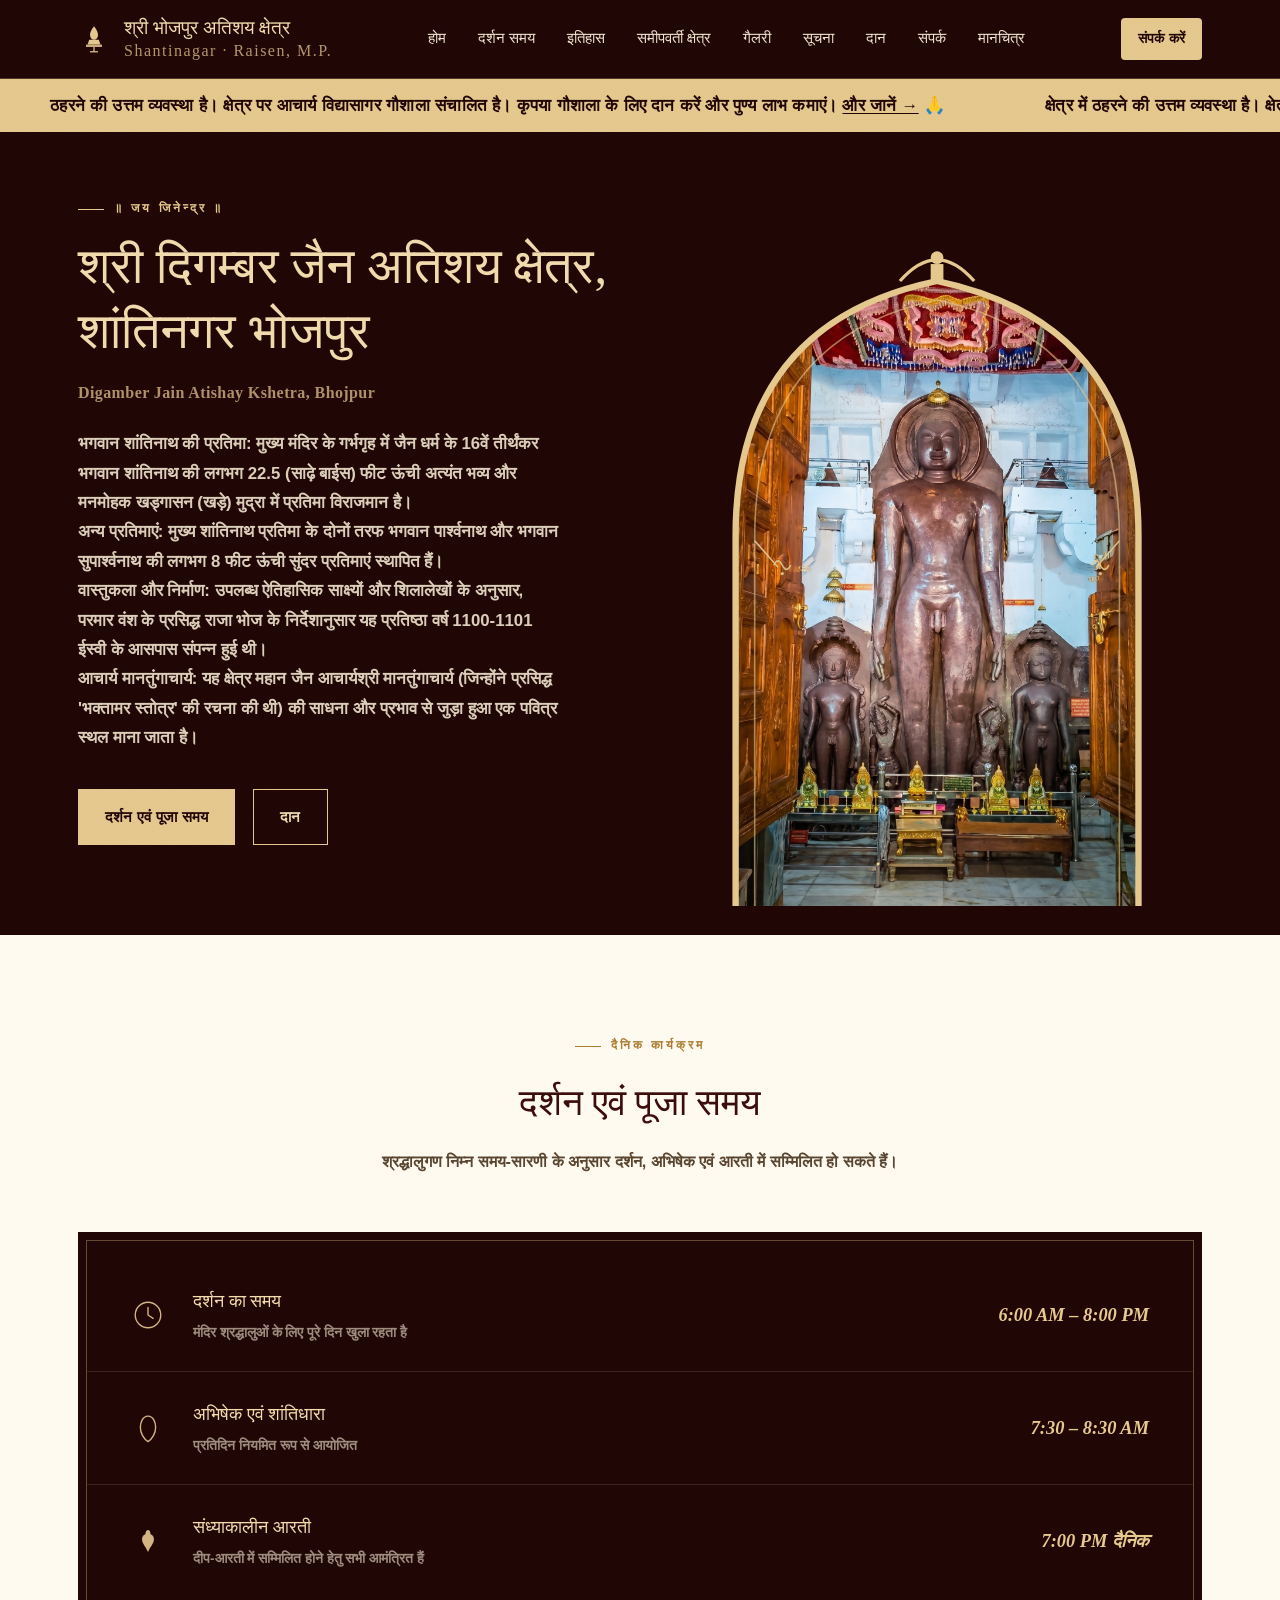
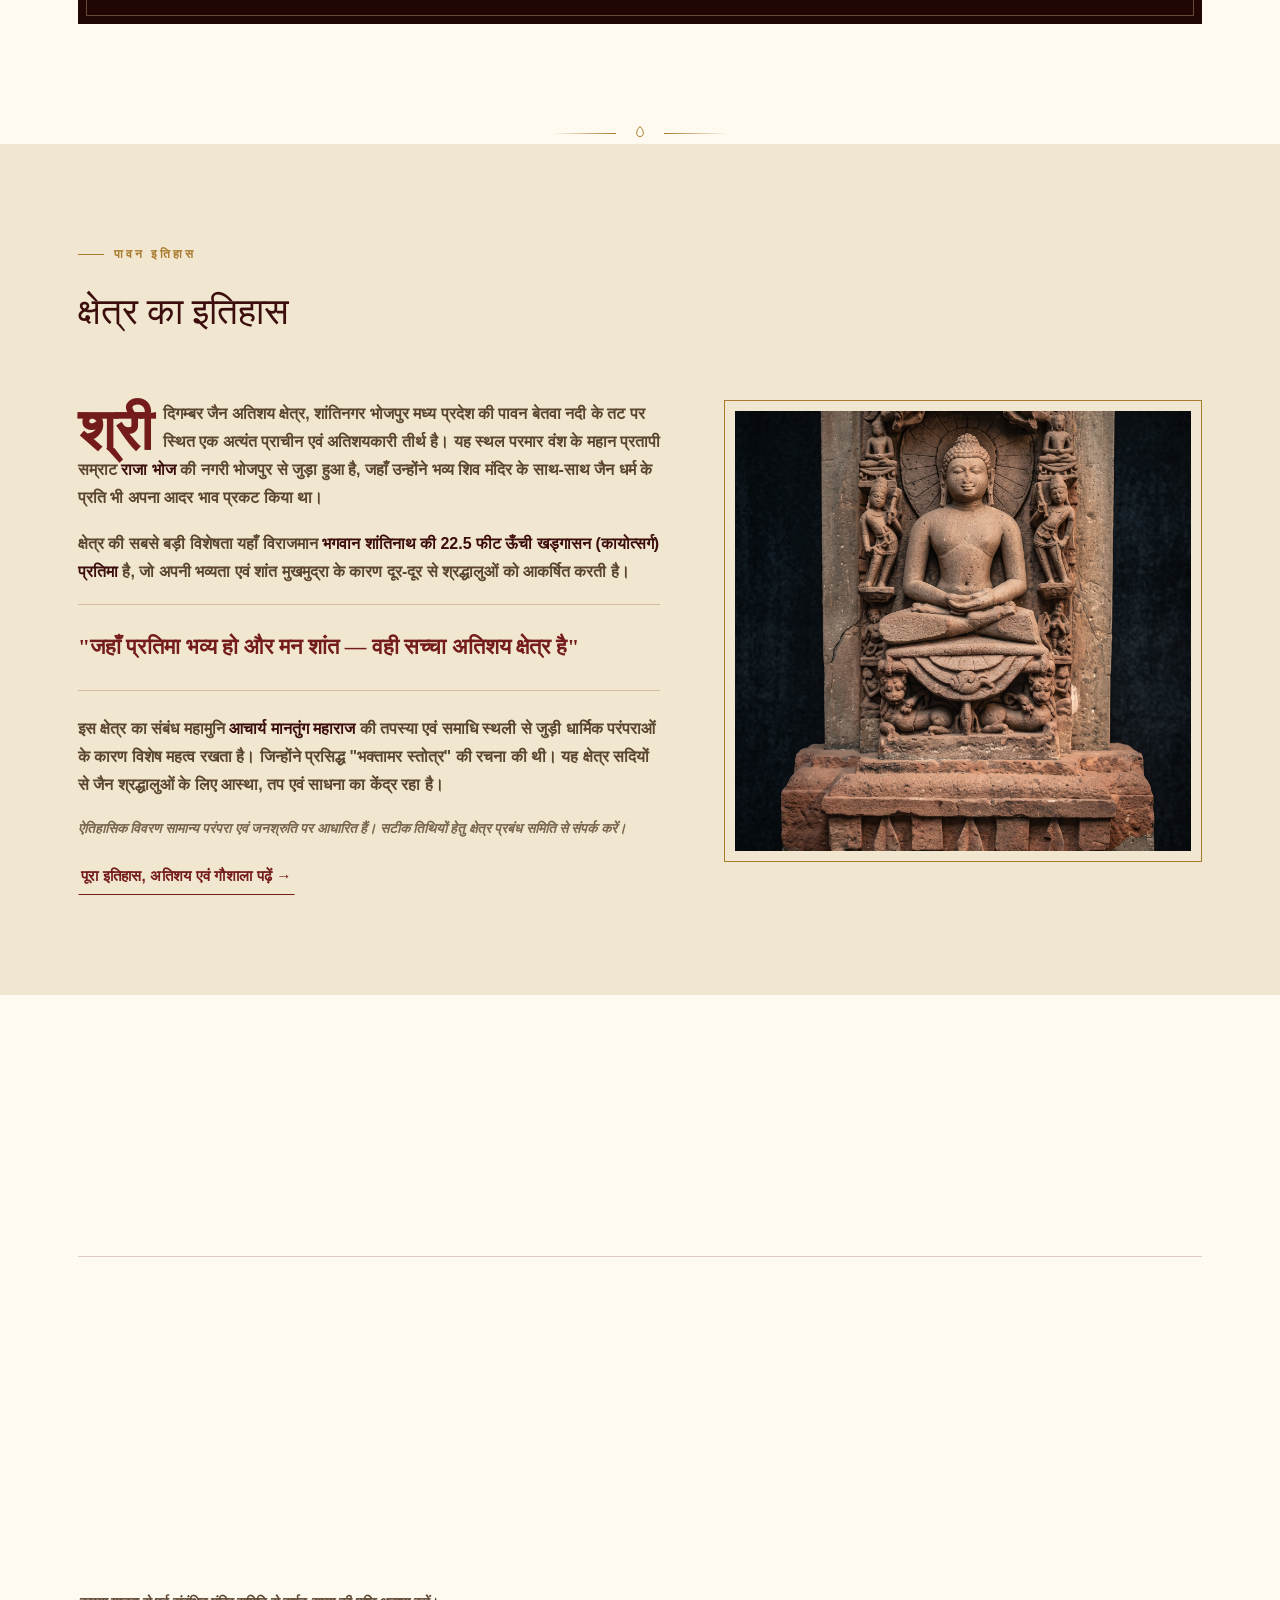
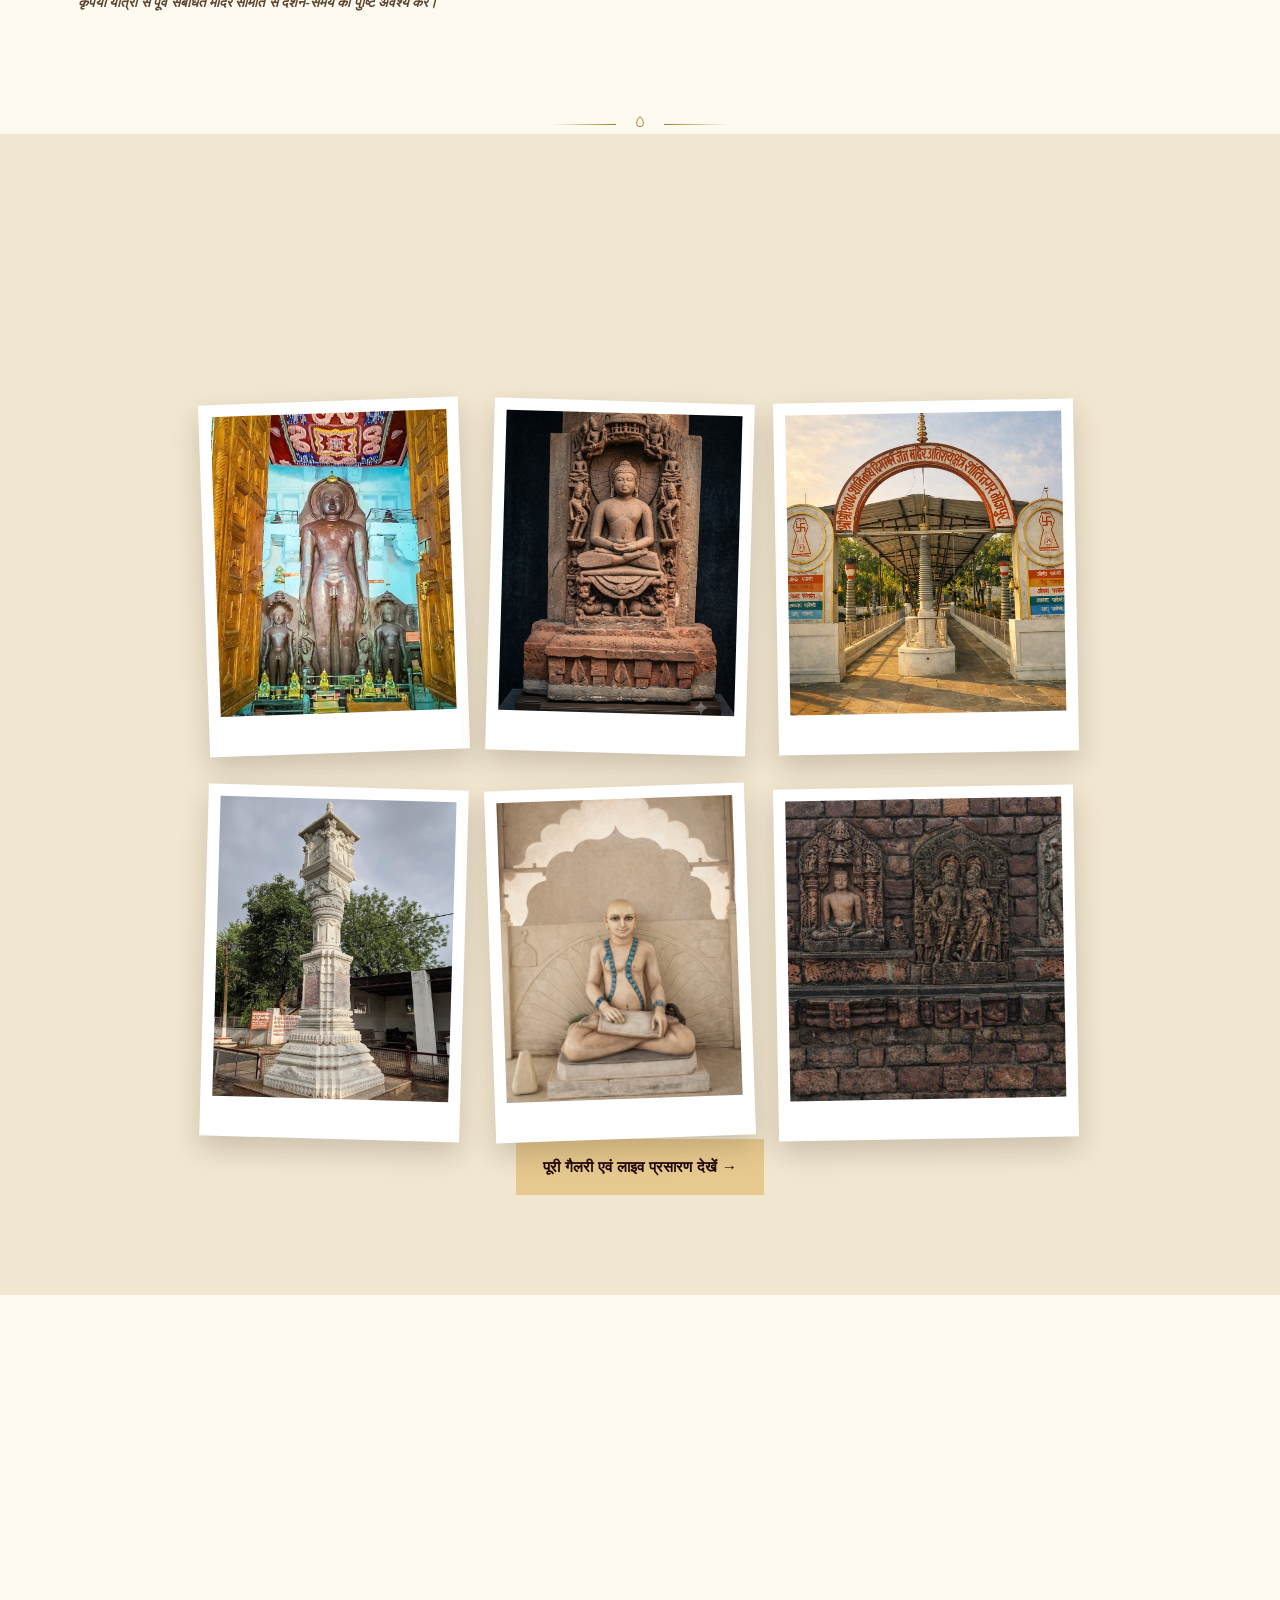
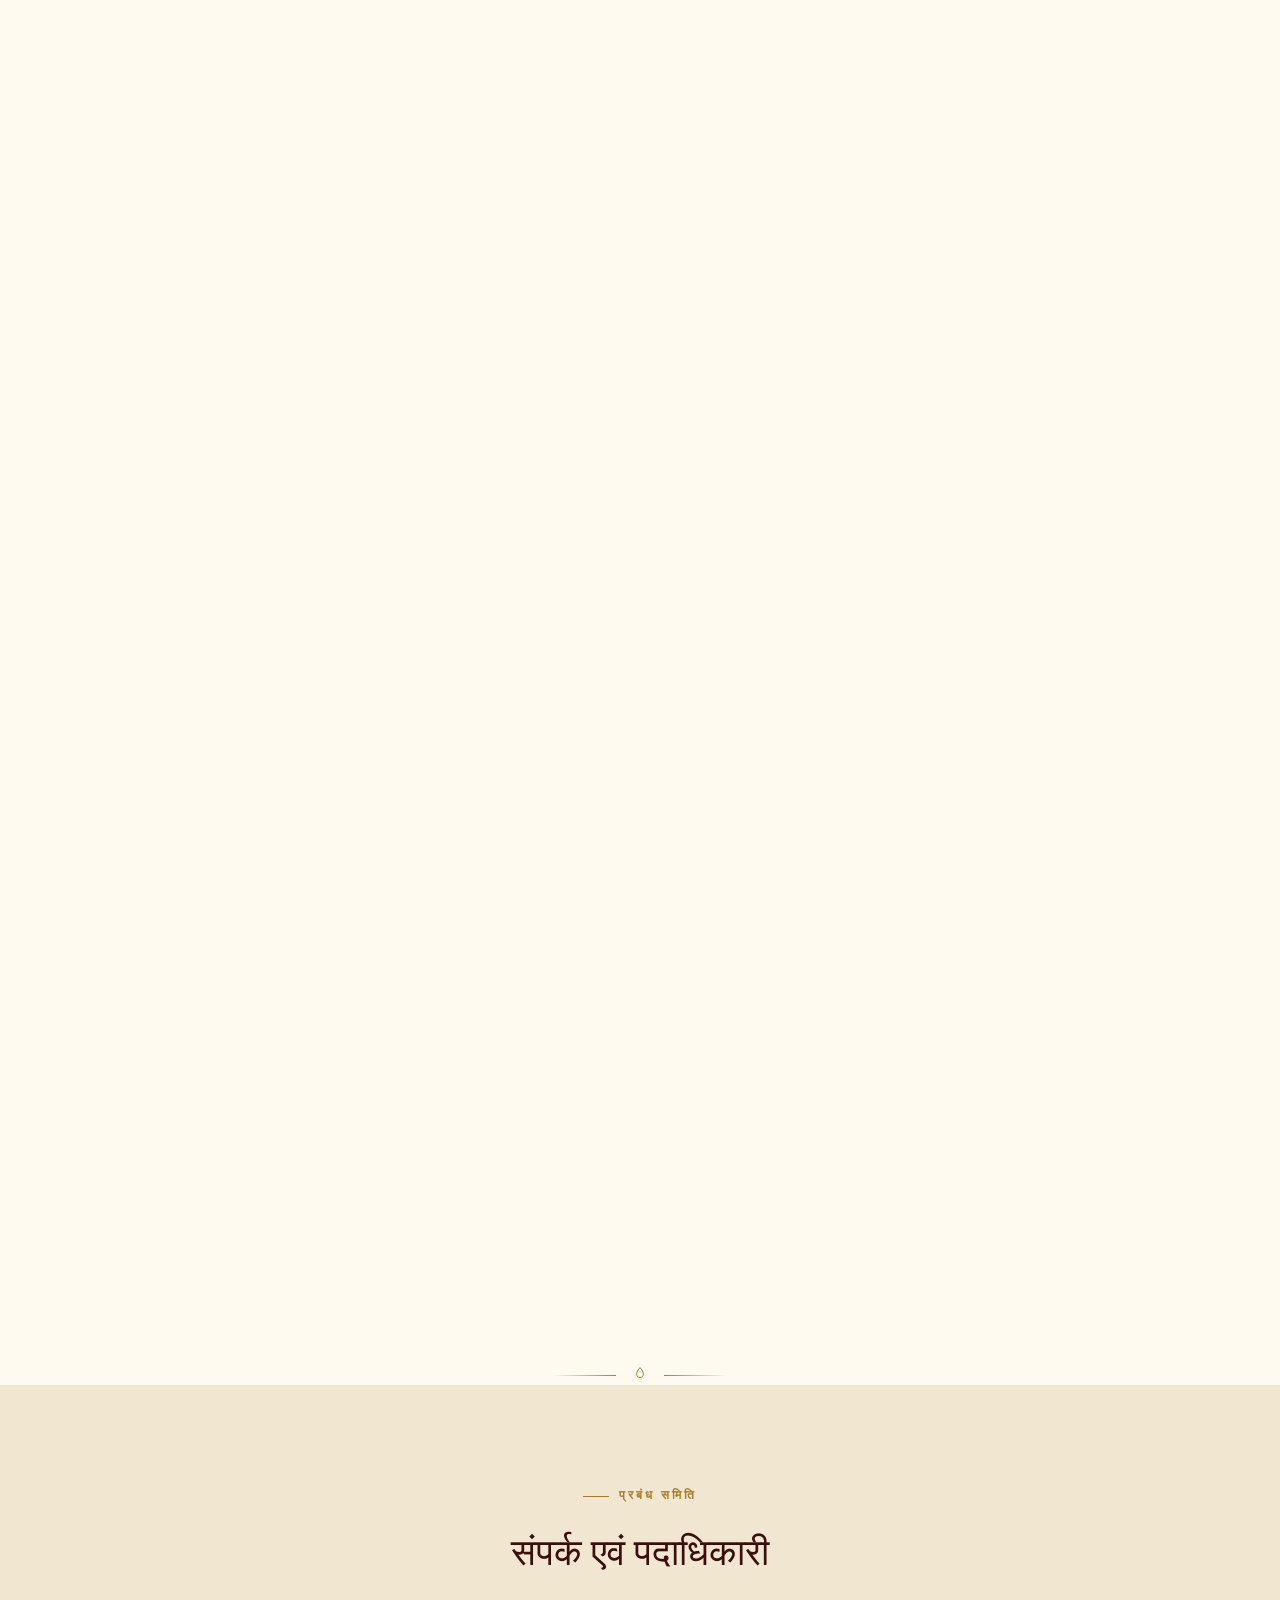
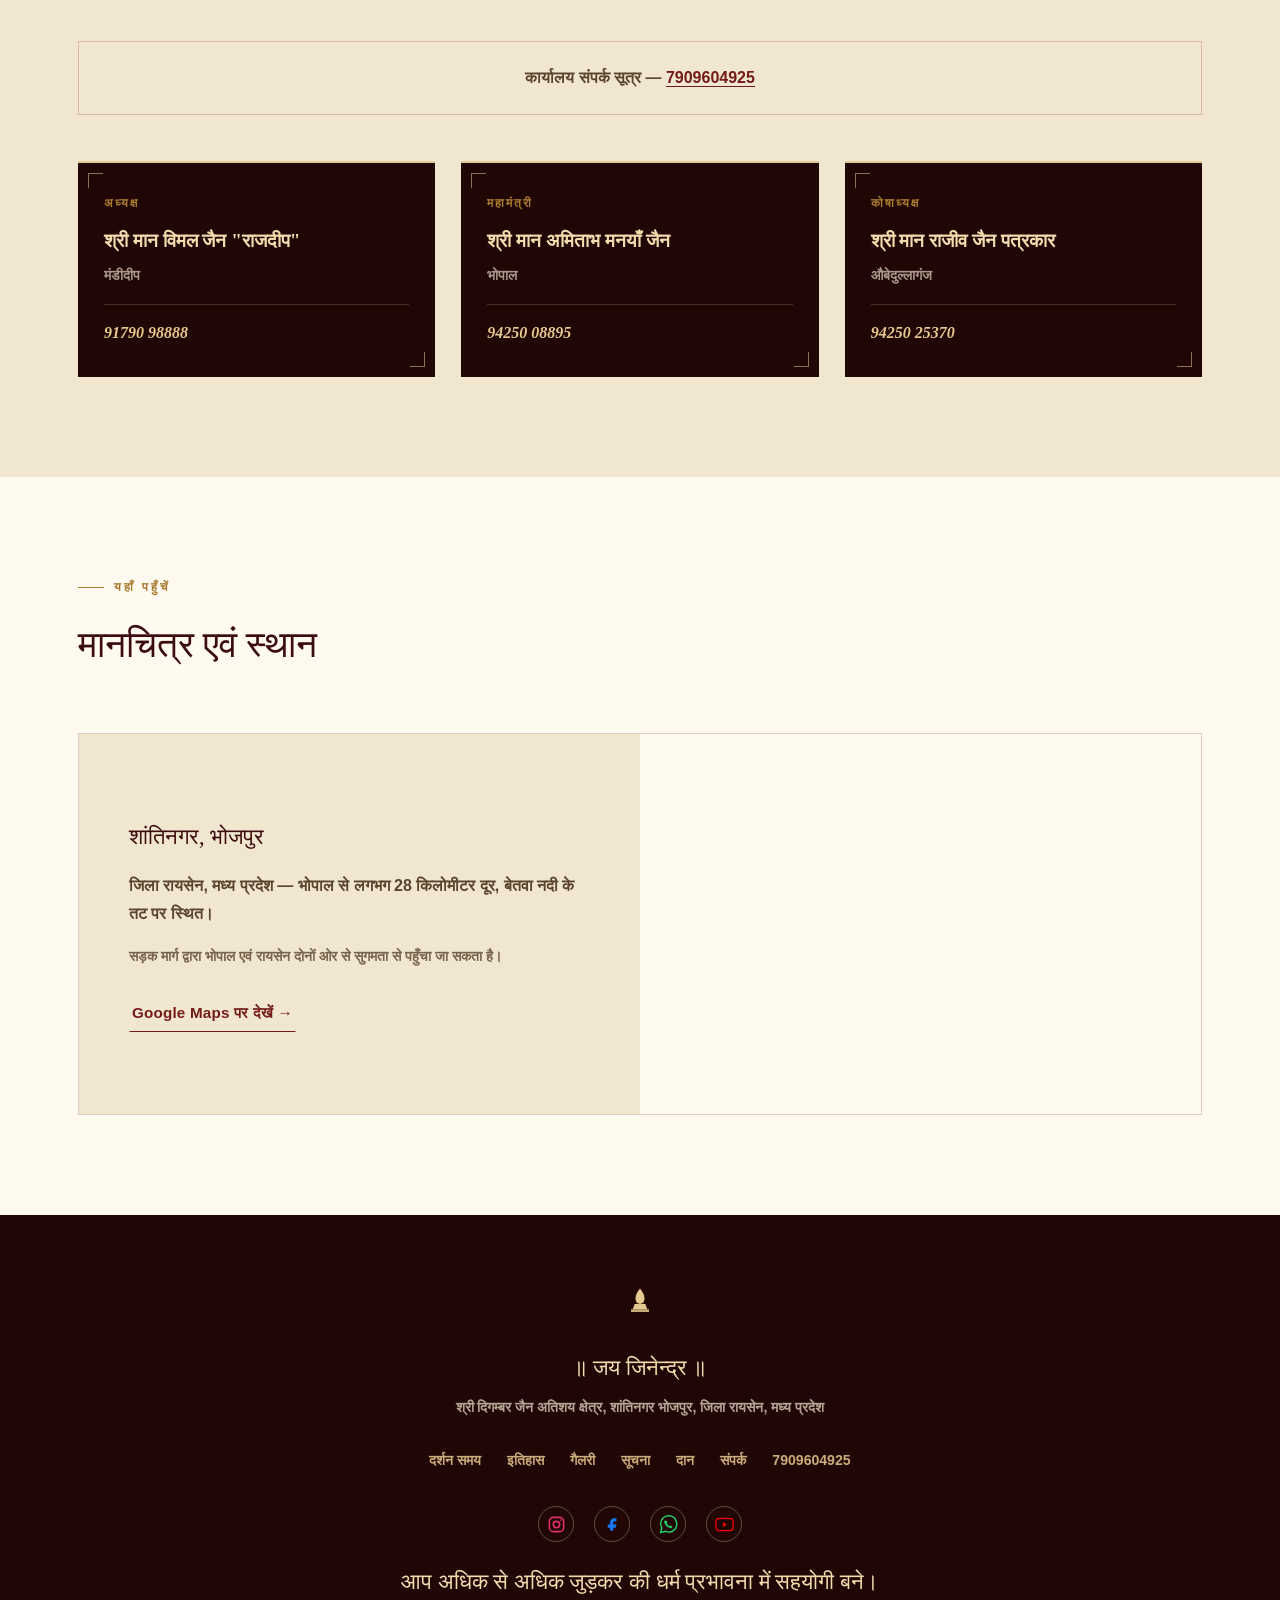
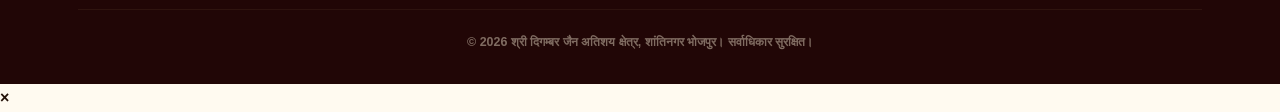
==== commit 9a745e8b: "Fix: marquee tag." ====
--- a/index.html
+++ b/index.html
@@ -67,15 +67,10 @@
     <!-- ============ बुलेटिन मार्की ============ -->
     <div class="marquee-strip" role="note" aria-label="सूचना पट्टी">
         <div class="marquee-track">
-            <span>क्षेत्र पर आचार्य विद्यासागर गौशाला संचालित है। कृपया गौशाला के लिए दान करें और पुण्य लाभ कमाएं। ठहरने
-                की
-                उत्तम व्यवस्था है। <a href="history.html#goshala" class="marquee-link">और जानें →</a> 🙏</span>
-            <span aria-hidden="true">क्षेत्र पर आचार्य विद्यासागर गौशाला संचालित है। कृपया गौशाला के लिए दान करें और
-                पुण्य लाभ
-                कमाएं। क्षेत्र में ठहरने की उत्तम व्यवस्था है। <a href="history.html#goshala" class="marquee-link"
-                    tabindex="-1">और
-                    जानें
-                    →</a> 🙏</span>
+            <span> ठहरने की उत्तम व्यवस्था है। क्षेत्र पर आचार्य विद्यासागर गौशाला संचालित है। कृपया गौशाला के लिए दान करें और पुण्य लाभ कमाएं।  <a href="history.html#goshala" class="marquee-link">और जानें →</a> 🙏</span>
+            <span aria-hidden="true"> क्षेत्र में ठहरने की उत्तम व्यवस्था है। क्षेत्र पर आचार्य विद्यासागर गौशाला संचालित है। कृपया गौशाला के लिए दान करें और
+                पुण्य लाभ कमाएं।<a href="history.html#goshala" class="marquee-link"
+                    tabindex="-1">और जानें →</a> 🙏</span>
         </div>
     </div>
 
--- a/css/style.css
+++ b/css/style.css
@@ -635,7 +635,7 @@
 
 .collage img {
     width: 100%;
-    height: 200px;
+    height: 300px;
     object-fit: cover;
     filter: sepia(6%);
 }
@@ -1297,8 +1297,8 @@
 
 /* ============ बुलेटिन मार्की (गौशाला दान संदेश) ============ */
 .marquee-strip {
-    background: var(--maroon-deep);
-    border-bottom: 1px solid rgba(230, 201, 142, 0.25);
+    background: var(--gold);
+    border-bottom: 2px solid var(--maroon-deep);
     overflow: hidden;
 }
 
@@ -1309,12 +1309,12 @@
 }
 
 .marquee-track span {
-    padding: 10px 50px;
+    padding: 12px 50px;
     white-space: nowrap;
-    color: var(--gold-bright);
-    font-family: var(--serif-en);
-    font-style: italic;
-    font-size: 0.92rem;
+    color: var(--maroon-deep);
+    font-family: var(--body);
+    font-weight: 700;
+    font-size: 1.05rem;
     letter-spacing: 0.3px;
 }
 
@@ -1341,17 +1341,16 @@
 
 @media (max-width: 640px) {
     .marquee-track span {
-        padding: 8px 30px;
-        font-size: 0.82rem;
-    }
+            padding: 9px 30px;
+            font-size: 0.9rem;
+        }
 }
 
 .marquee-link {
-    color: var(--gold-bright);
+    color: var(--maroon-deep);
     text-decoration: underline;
     text-underline-offset: 2px;
-    font-style: normal;
-    font-weight: 600;
+    font-weight: 800;
 }
 
 .marquee-link:hover {
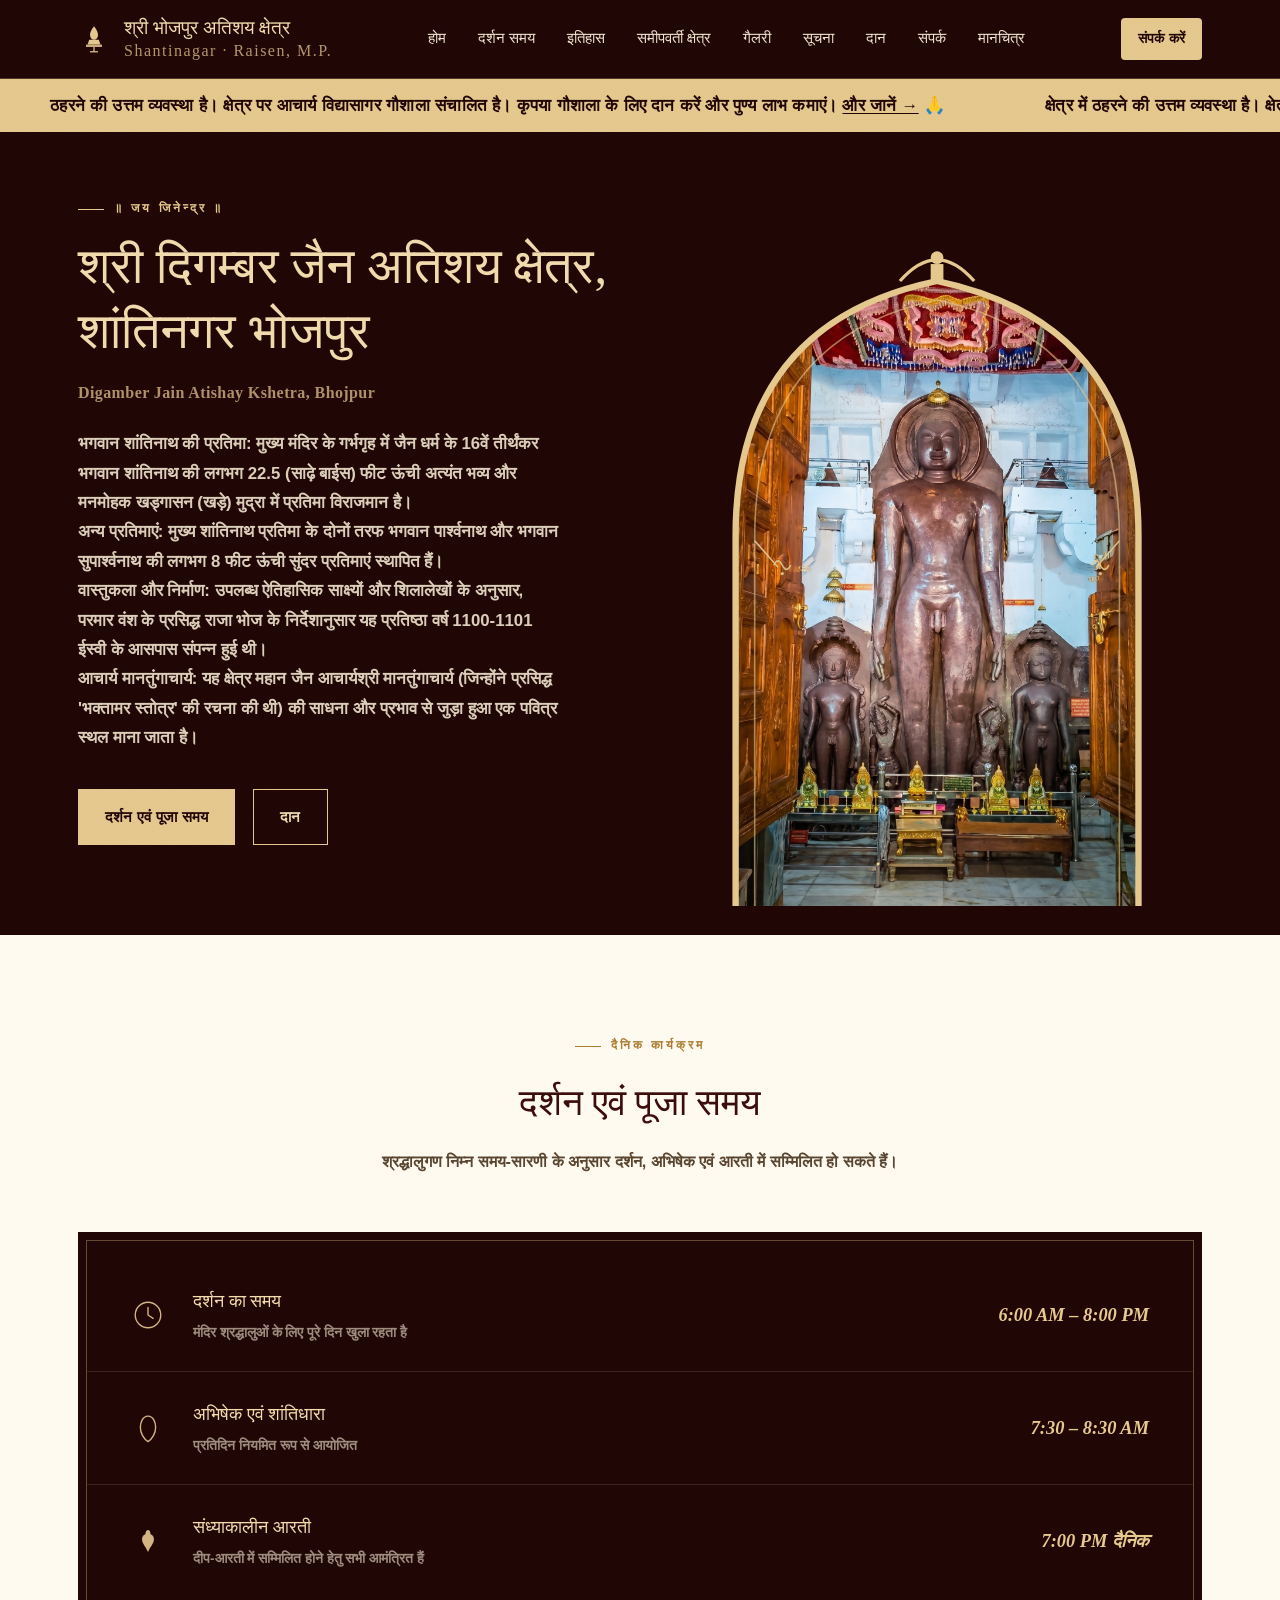
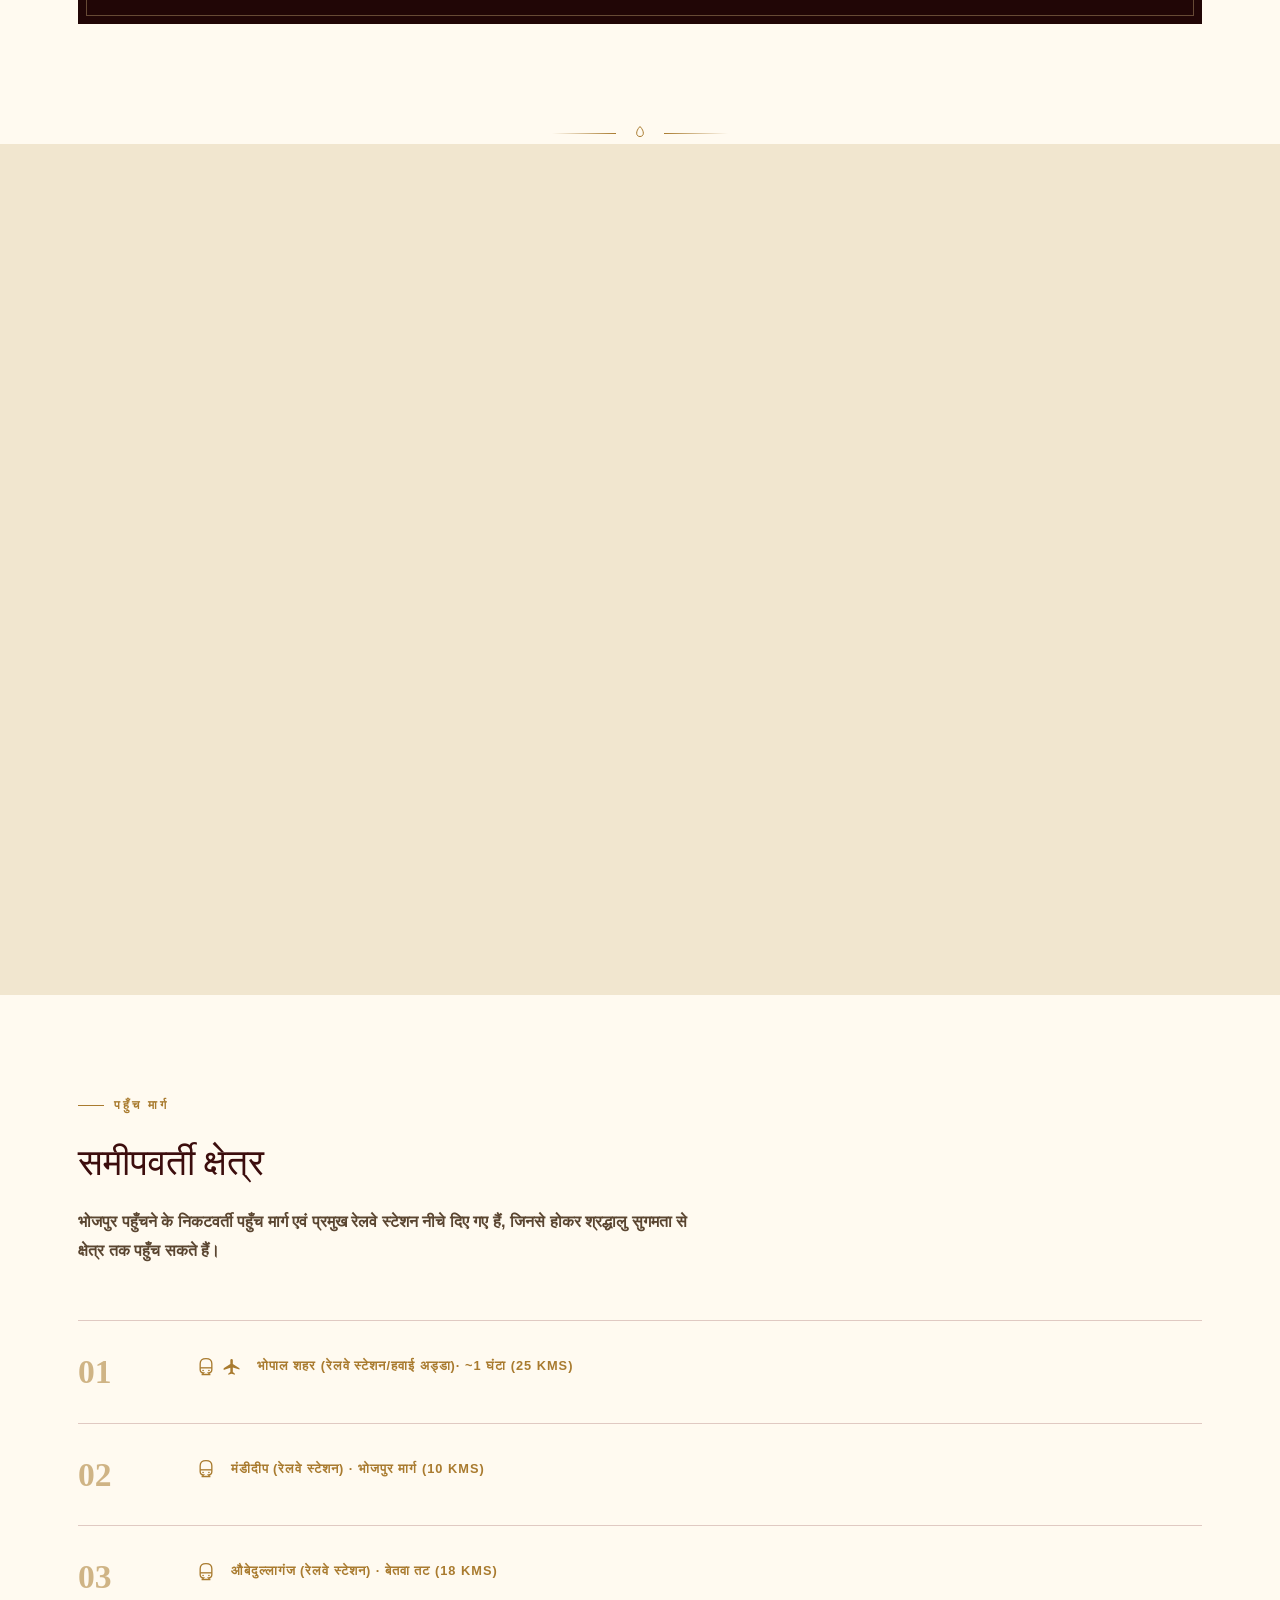
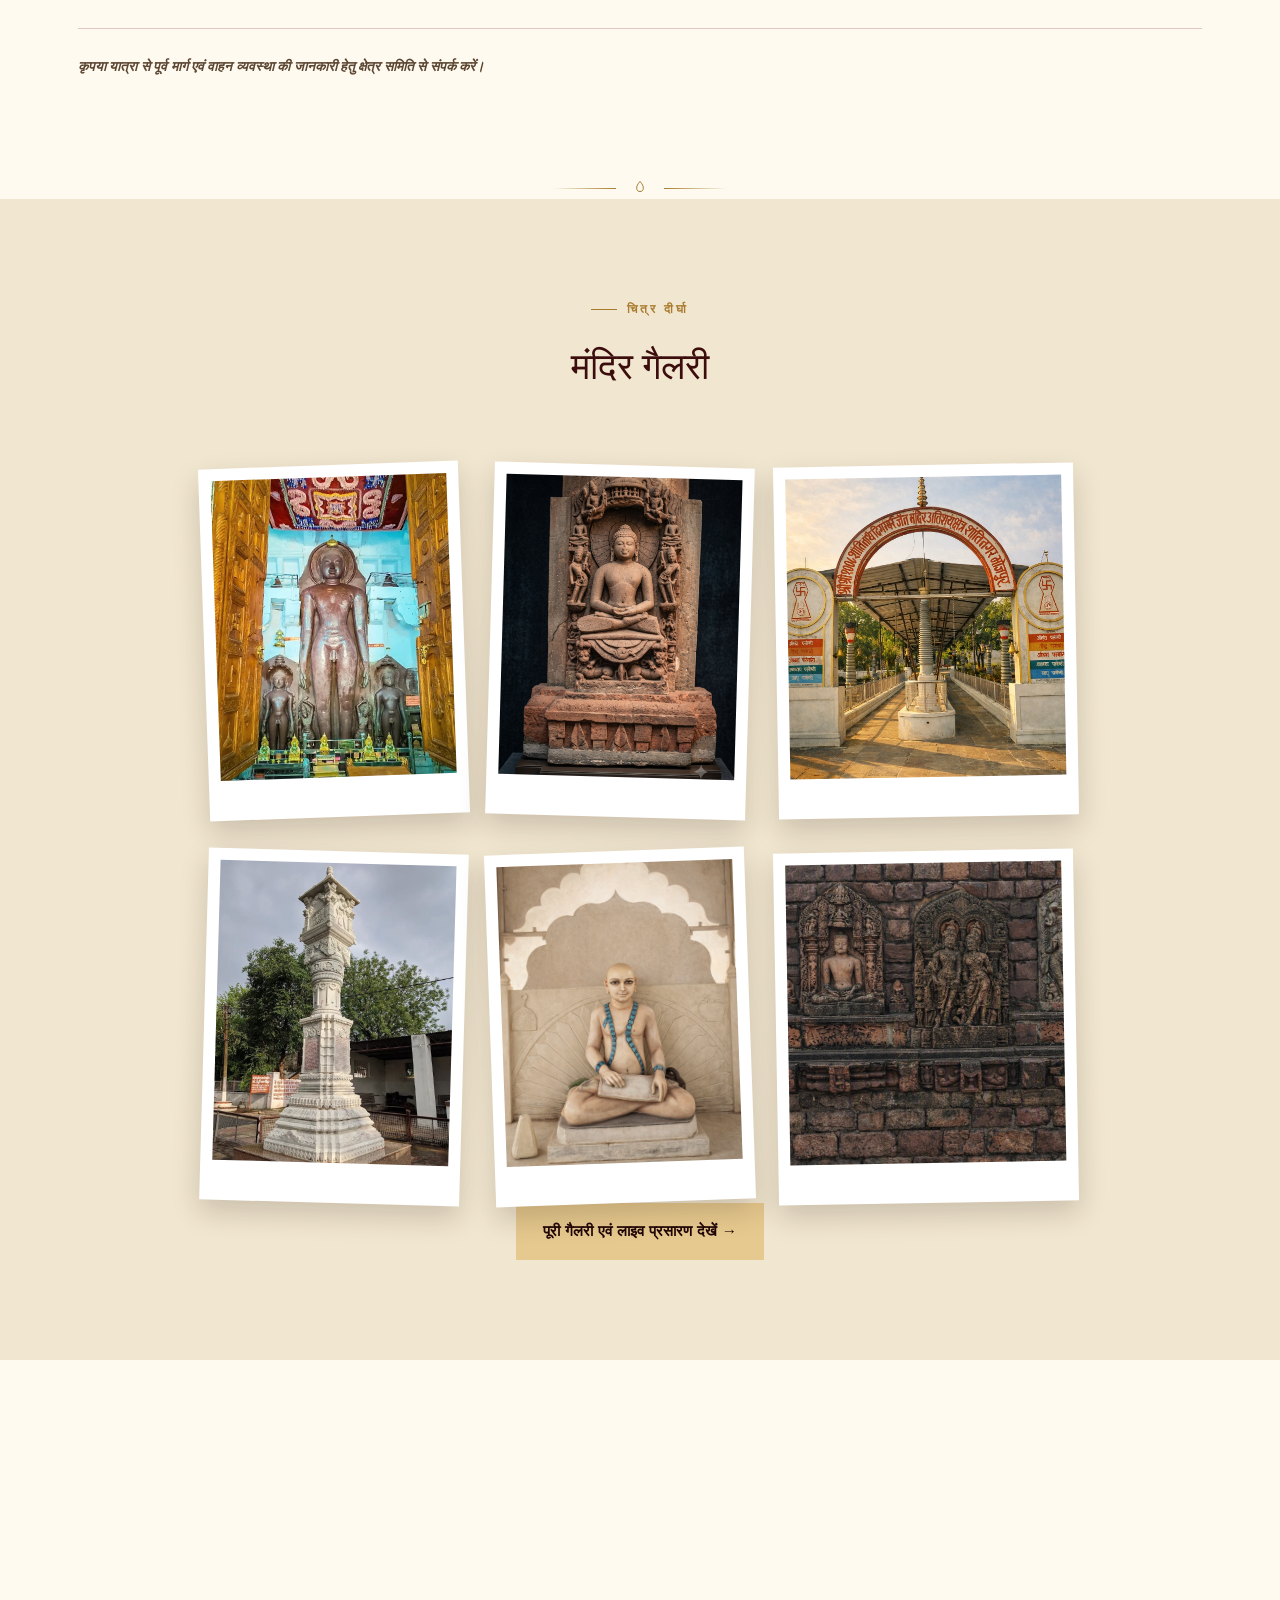
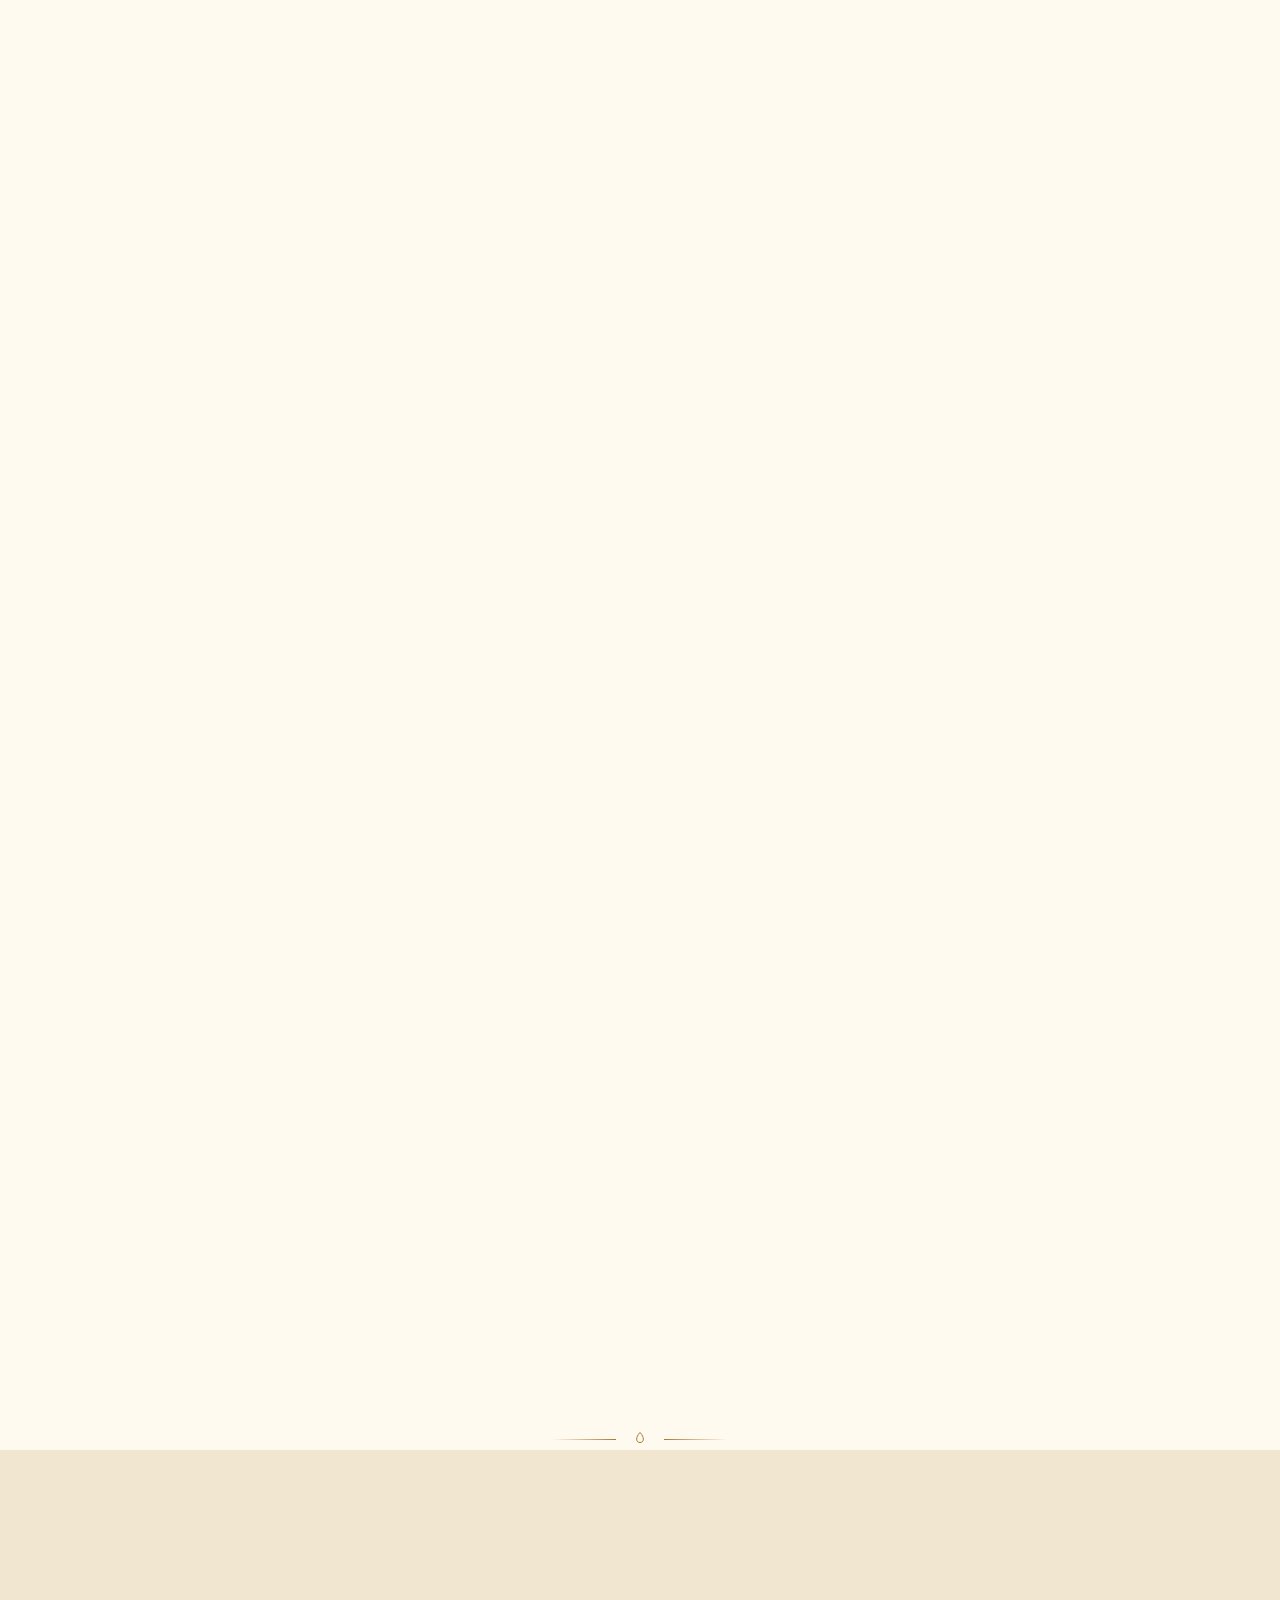
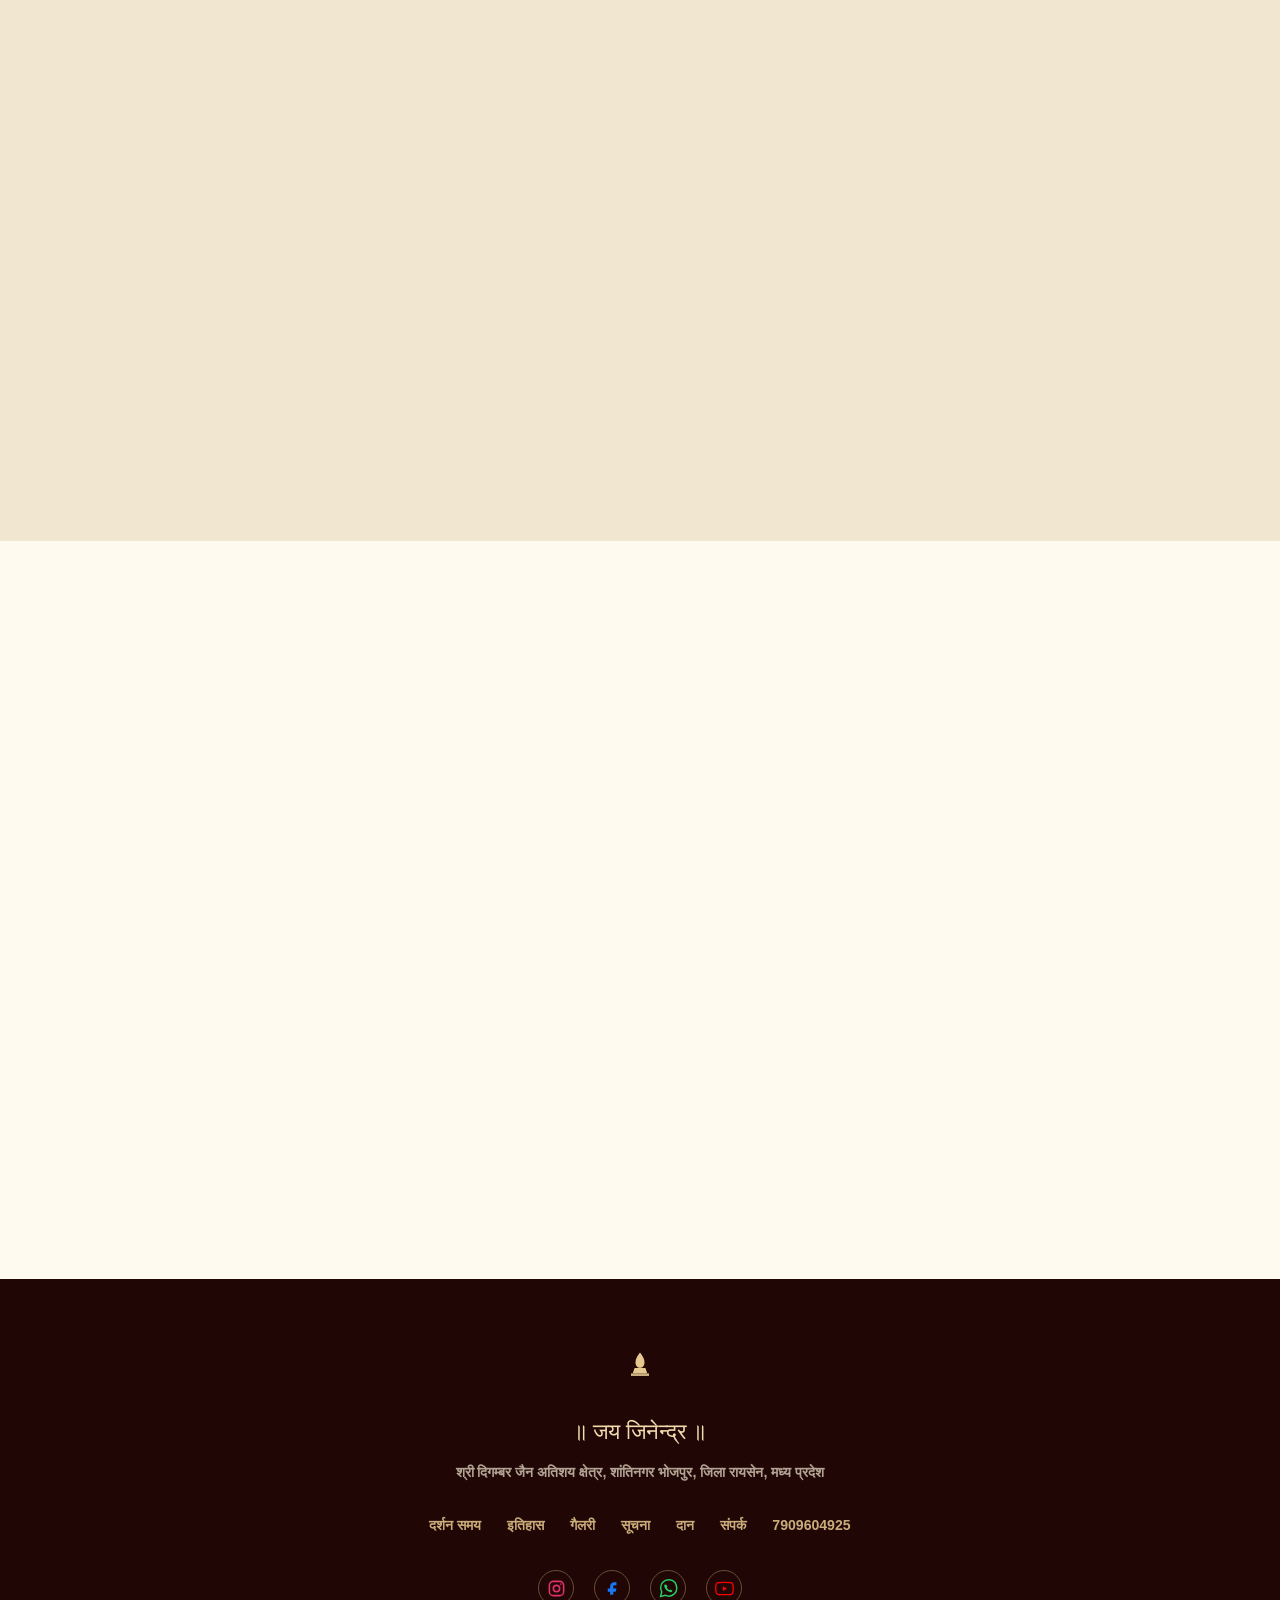
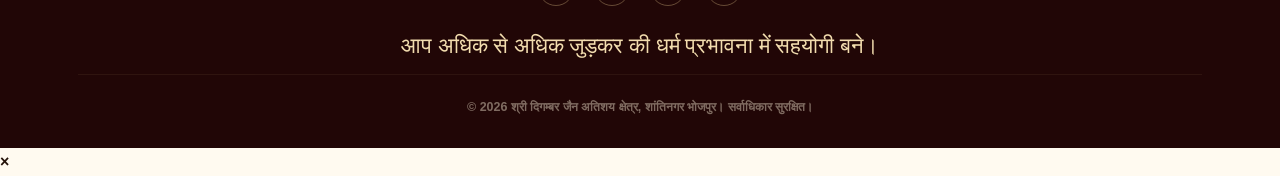
==== commit 1b4ec5f8: "Fix: railway and airport icons, fix content of nearby places." ====
--- a/index.html
+++ b/index.html
@@ -67,10 +67,12 @@
     <!-- ============ बुलेटिन मार्की ============ -->
     <div class="marquee-strip" role="note" aria-label="सूचना पट्टी">
         <div class="marquee-track">
-            <span> ठहरने की उत्तम व्यवस्था है। क्षेत्र पर आचार्य विद्यासागर गौशाला संचालित है। कृपया गौशाला के लिए दान करें और पुण्य लाभ कमाएं।  <a href="history.html#goshala" class="marquee-link">और जानें →</a> 🙏</span>
-            <span aria-hidden="true"> क्षेत्र में ठहरने की उत्तम व्यवस्था है। क्षेत्र पर आचार्य विद्यासागर गौशाला संचालित है। कृपया गौशाला के लिए दान करें और
-                पुण्य लाभ कमाएं।<a href="history.html#goshala" class="marquee-link"
-                    tabindex="-1">और जानें →</a> 🙏</span>
+            <span> ठहरने की उत्तम व्यवस्था है। क्षेत्र पर आचार्य विद्यासागर गौशाला संचालित है। कृपया गौशाला के लिए दान
+                करें और पुण्य लाभ कमाएं। <a href="history.html#goshala" class="marquee-link">और जानें →</a> 🙏</span>
+            <span aria-hidden="true"> क्षेत्र में ठहरने की उत्तम व्यवस्था है। क्षेत्र पर आचार्य विद्यासागर गौशाला
+                संचालित है। कृपया गौशाला के लिए दान करें और
+                पुण्य लाभ कमाएं।<a href="history.html#goshala" class="marquee-link" tabindex="-1">और जानें →</a>
+                🙏</span>
         </div>
     </div>
 
@@ -244,36 +246,76 @@
         <div class="container">
             <div class="section-head reveal">
                 <!-- <span class="eyebrow">तीर्थ यात्रा योजना</span> -->
-                <h2>समीपवर्ती जैन क्षेत्र</h2>
-                <p>भोजपुर आगमन के दौरान श्रद्धालु भोपाल-रायसेन क्षेत्र के निम्न जैन मंदिरों के भी दर्शन कर सकते हैं।</p>
+                <span class="eyebrow">पहुँच मार्ग</span>
+                <h2>समीपवर्ती क्षेत्र</h2>
+                <!-- <p>भोजपुर आगमन के दौरान श्रद्धालु भोपाल-रायसेन क्षेत्र के निम्न जैन मंदिरों के भी दर्शन कर सकते हैं।</p>-->
+                <p>भोजपुर पहुँचने के निकटवर्ती पहुँच मार्ग एवं प्रमुख रेलवे स्टेशन नीचे दिए गए हैं, जिनसे होकर श्रद्धालु
+                    सुगमता से
+                    क्षेत्र तक पहुँच सकते हैं।</p>
             </div>
             <div class="site-list">
                 <div class="site-row reveal">
                     <span class="num">01</span>
                     <div>
-                        <span class="place">भोपाल शहर (रेलवे स्टेशन/हवाई अड्डा)· ~1 घंटा (25 kms)</span>
-                        <!-- <h3>श्री दिगम्बर जैन मंदिर, इतवारा</h3>
-            <p>भोपाल के पुराने शहर में स्थित यह मंदिर स्थानीय जैन समाज का प्रमुख आराधना स्थल है।</p> -->
+                        <span class="place">
+                            <span class="site-icons">
+                                <svg class="site-icon" viewBox="0 0 24 24" aria-hidden="true" title="रेलवे स्टेशन">
+                                    <path
+                                        d="M12 2C7.6 2 5 3 5 8v7a4 4 0 004 4l-1.5 1.5v.5h9v-.5L15 19a4 4 0 004-4V8c0-5-2.6-6-7-6z"
+                                        fill="none" stroke="currentColor" stroke-width="1.6" />
+                                    <path d="M5 13h14" stroke="currentColor" stroke-width="1.6" />
+                                    <circle cx="8.5" cy="16.2" r="1" fill="currentColor" />
+                                    <circle cx="15.5" cy="16.2" r="1" fill="currentColor" />
+                                </svg>
+                                <svg class="site-icon" viewBox="0 0 24 24" aria-hidden="true" title="हवाई अड्डा">
+                                    <path
+                                        d="M21 15.5v-2l-8-5V4a1.5 1.5 0 00-3 0v4.5l-8 5v2l8-2.5V18l-2.5 2v1.2l4-1 4 1V20l-2.5-2v-5.5l8 2.5z"
+                                        fill="currentColor" />
+                                </svg>
+                            </span>
+                            भोपाल शहर (रेलवे स्टेशन/हवाई अड्डा)· ~1 घंटा (25 kms)
+                        </span>
                     </div>
                 </div>
                 <div class="site-row reveal">
                     <span class="num">02</span>
                     <div>
-                        <span class="place">मंडीदीप (रेलवे स्टेशन) · भोजपुर मार्ग (10 kms)</span>
-                        <!-- <h3>श्री दिगम्बर जैन मंदिर, मंडीदीप</h3>
-            <p>औद्योगिक नगरी मंडीदीप में स्थित यह मंदिर क्षेत्रीय समिति से जुड़ा हुआ है।</p> -->
+                        <span class="place">
+                            <span class="site-icons">
+                                <svg class="site-icon" viewBox="0 0 24 24" aria-hidden="true" title="रेलवे स्टेशन">
+                                    <path
+                                        d="M12 2C7.6 2 5 3 5 8v7a4 4 0 004 4l-1.5 1.5v.5h9v-.5L15 19a4 4 0 004-4V8c0-5-2.6-6-7-6z"
+                                        fill="none" stroke="currentColor" stroke-width="1.6" />
+                                    <path d="M5 13h14" stroke="currentColor" stroke-width="1.6" />
+                                    <circle cx="8.5" cy="16.2" r="1" fill="currentColor" />
+                                    <circle cx="15.5" cy="16.2" r="1" fill="currentColor" />
+                                </svg>
+                            </span>
+                            मंडीदीप (रेलवे स्टेशन) · भोजपुर मार्ग (10 kms)
+                        </span>
                     </div>
                 </div>
                 <div class="site-row reveal">
                     <span class="num">03</span>
                     <div>
-                        <span class="place">औबेदुल्लागंज (रेलवे स्टेशन) · बेतवा तट (18 kms)</span>
-                        <!-- <h3>श्री दिगम्बर जैन मंदिर, औबेदुल्लागंज</h3>
-            <p>बेतवा नदी के समीप बसे इस कस्बे का जैन मंदिर भोजपुर आने वाले यात्रियों के मार्ग में पड़ता है।</p> -->
-                    </div>
-                </div>
-            </div>
-            <p class="nearby-note">कृपया यात्रा से पूर्व संबंधित मंदिर समिति से दर्शन-समय की पुष्टि अवश्य करें।</p>
+                        <span class="place">
+                            <span class="site-icons">
+                                <svg class="site-icon" viewBox="0 0 24 24" aria-hidden="true" title="रेलवे स्टेशन">
+                                    <path
+                                        d="M12 2C7.6 2 5 3 5 8v7a4 4 0 004 4l-1.5 1.5v.5h9v-.5L15 19a4 4 0 004-4V8c0-5-2.6-6-7-6z"
+                                        fill="none" stroke="currentColor" stroke-width="1.6" />
+                                    <path d="M5 13h14" stroke="currentColor" stroke-width="1.6" />
+                                    <circle cx="8.5" cy="16.2" r="1" fill="currentColor" />
+                                    <circle cx="15.5" cy="16.2" r="1" fill="currentColor" />
+                                </svg>
+                            </span>
+                            औबेदुल्लागंज (रेलवे स्टेशन) · बेतवा तट (18 kms)
+                        </span>
+                    </div>
+                </div>
+            </div>
+            <p class="nearby-note">कृपया यात्रा से पूर्व मार्ग एवं वाहन व्यवस्था की जानकारी हेतु क्षेत्र समिति से संपर्क
+                करें।</p>
         </div>
     </section>
 
--- a/css/style.css
+++ b/css/style.css
@@ -1356,4 +1356,29 @@
 .marquee-link:hover {
     color: #fff;
 }
-
+/* railway/airport icons */
+.site-icons {
+    display: inline-flex;
+    gap: 6px;
+    margin-right: 10px;
+    vertical-align: middle;
+}
+
+.site-icon {
+    width: 20px;
+    height: 20px;
+    color: var(--gold-antique);
+    flex-shrink: 0;
+}
+
+@media (max-width: 480px) {
+    .site-icons {
+        margin-right: 6px;
+    }
+
+    .site-icon {
+        width: 17px;
+        height: 17px;
+    }
+}
+
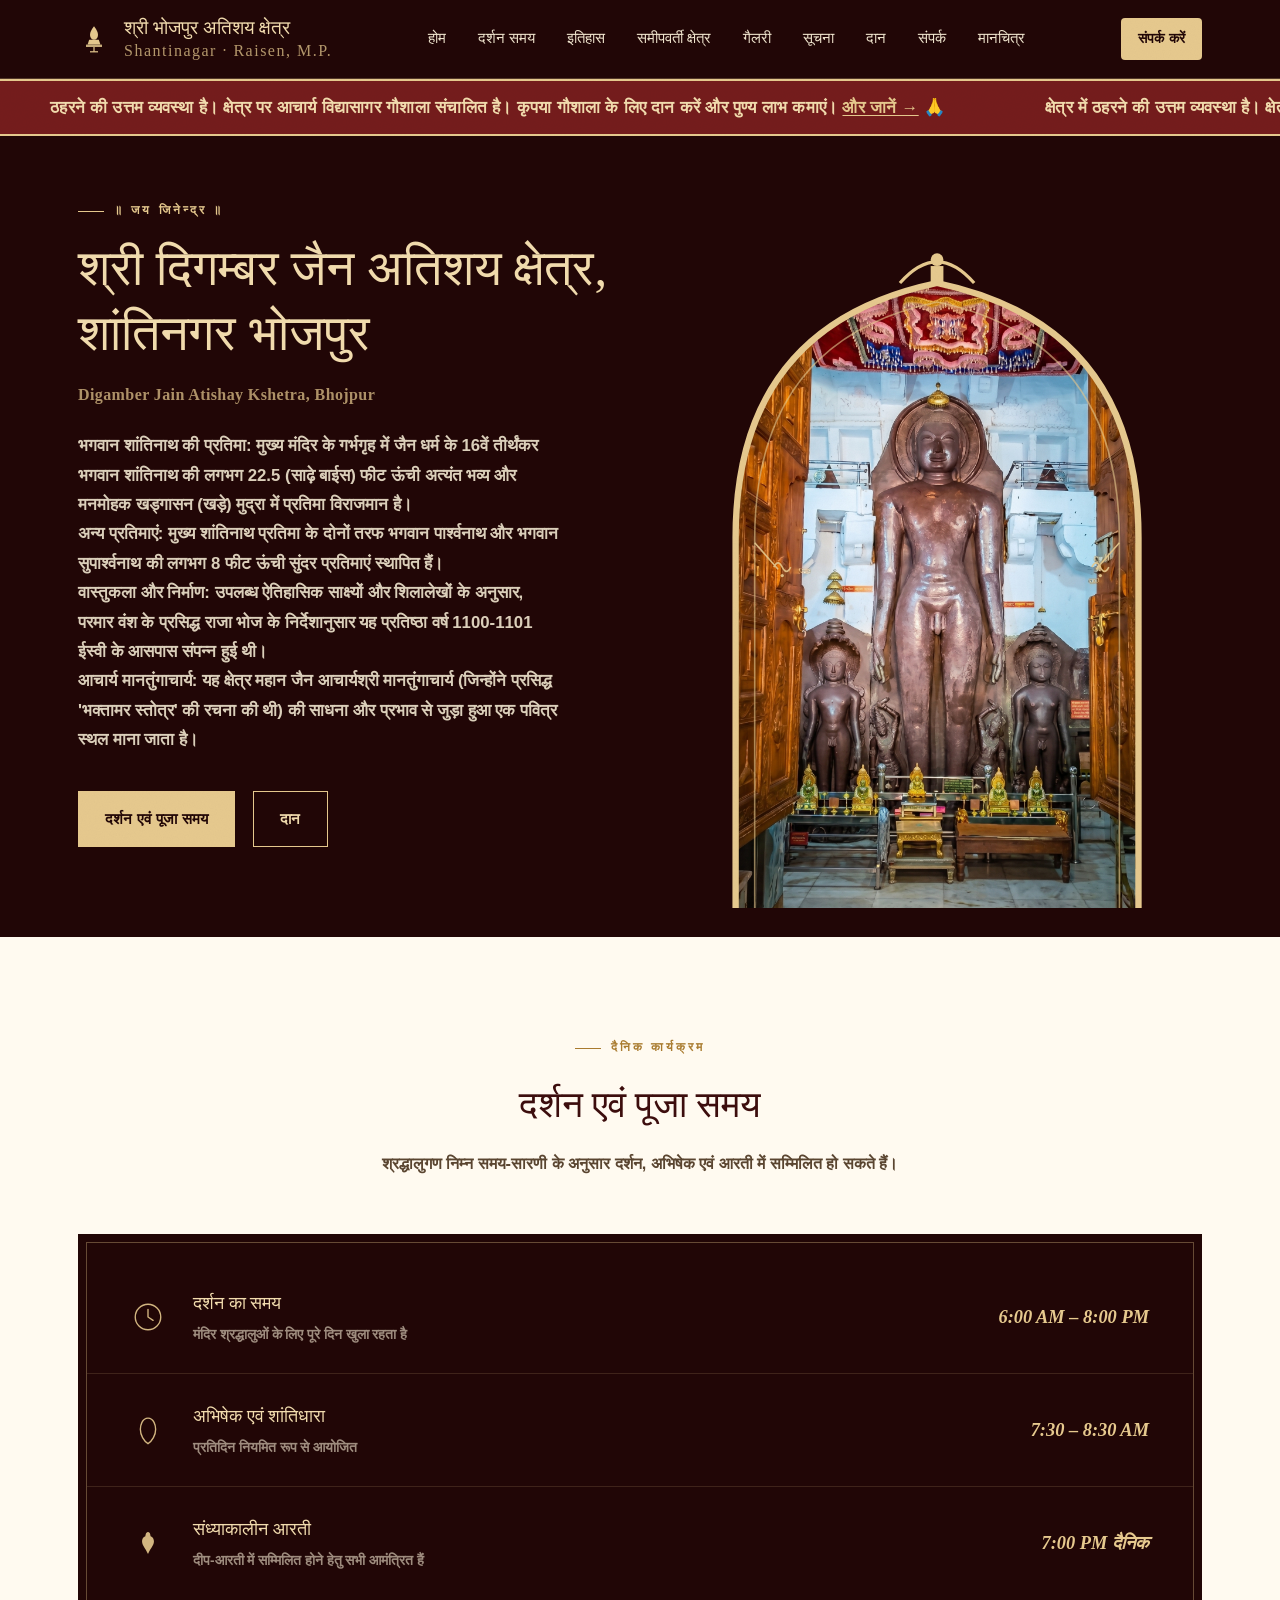
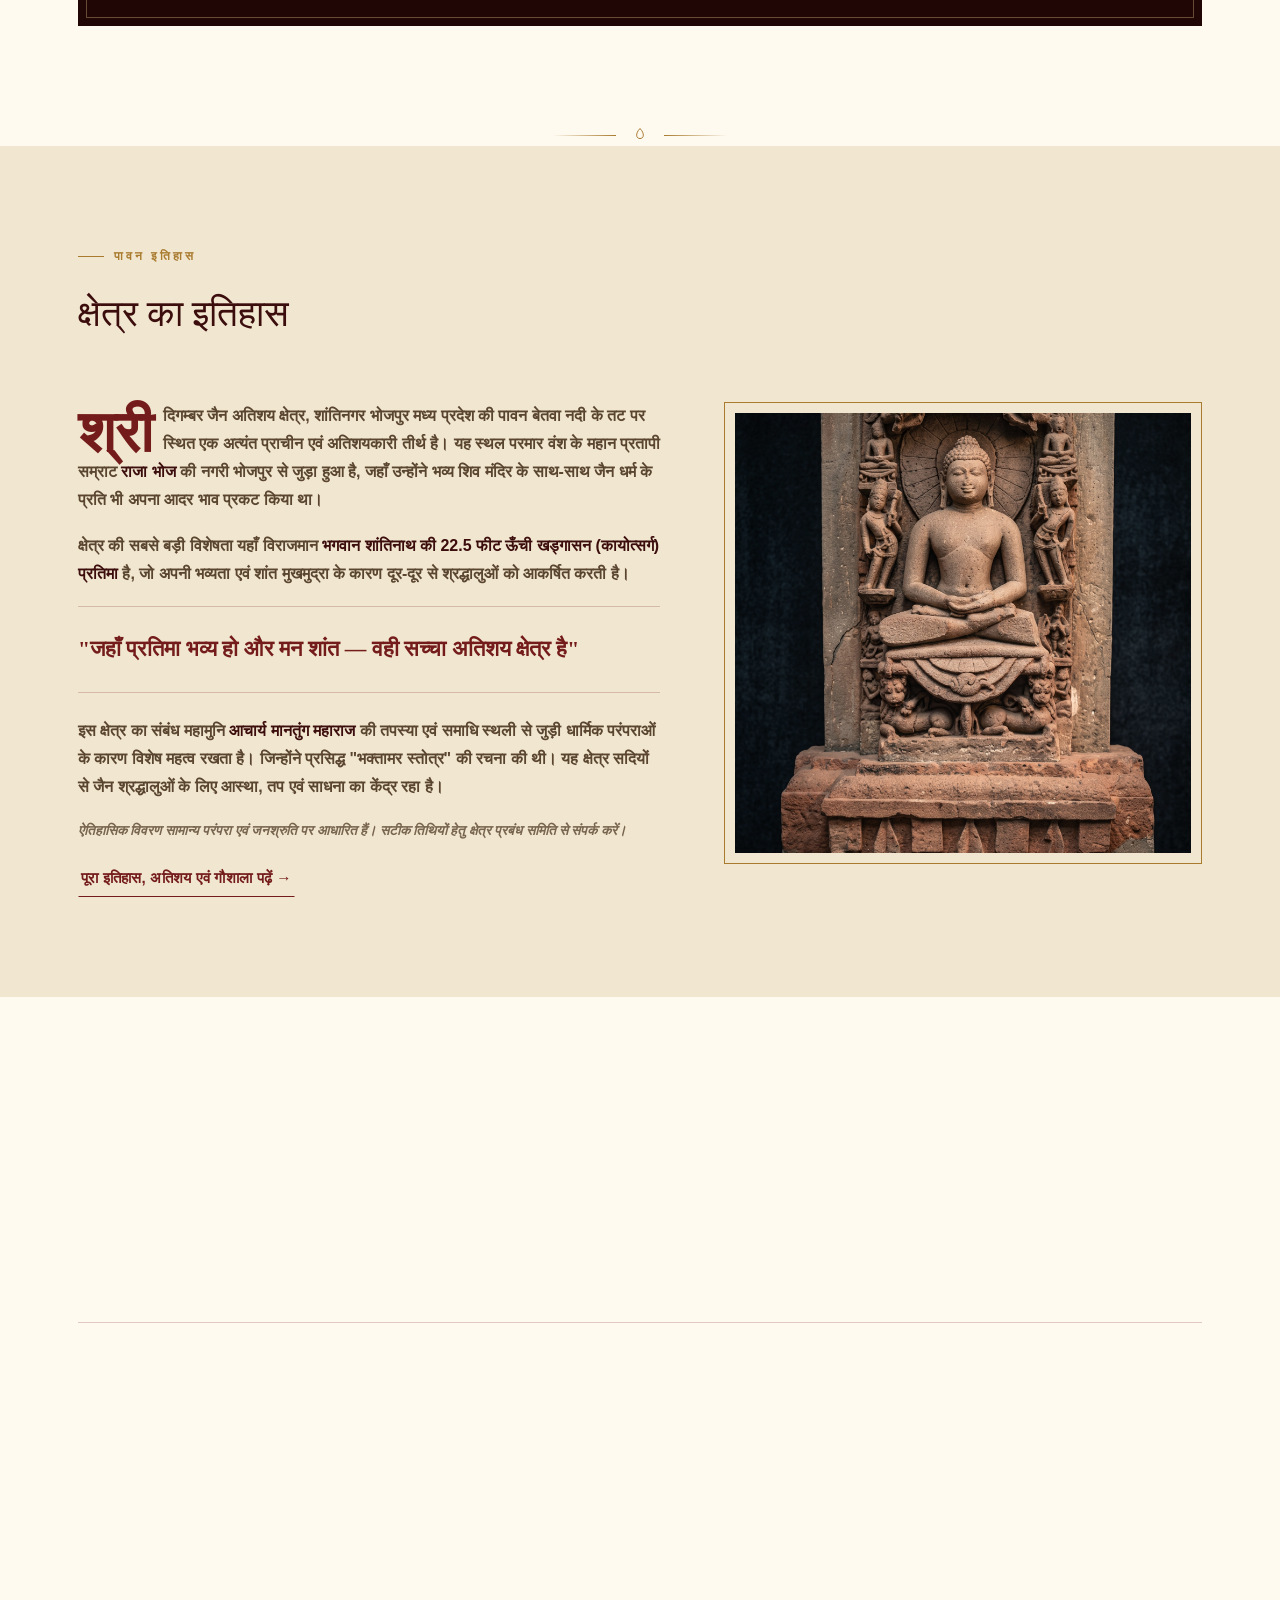
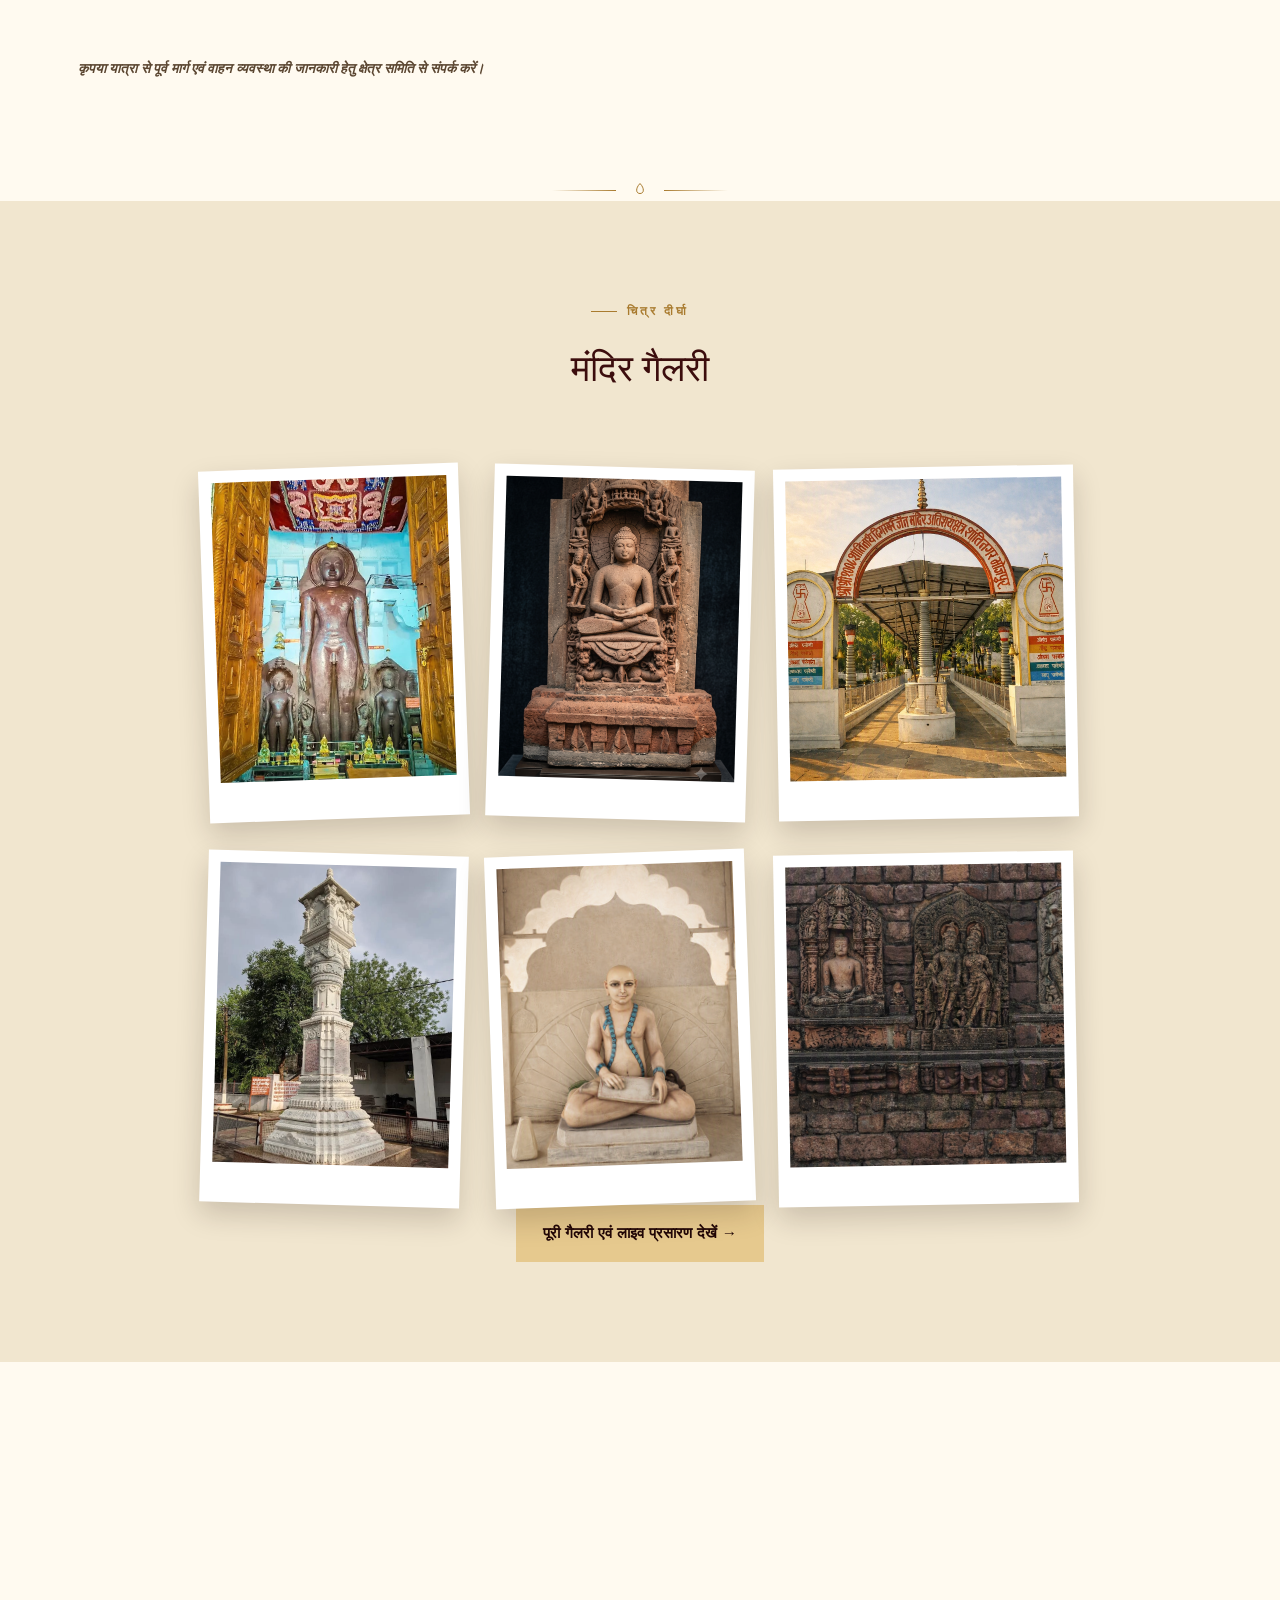
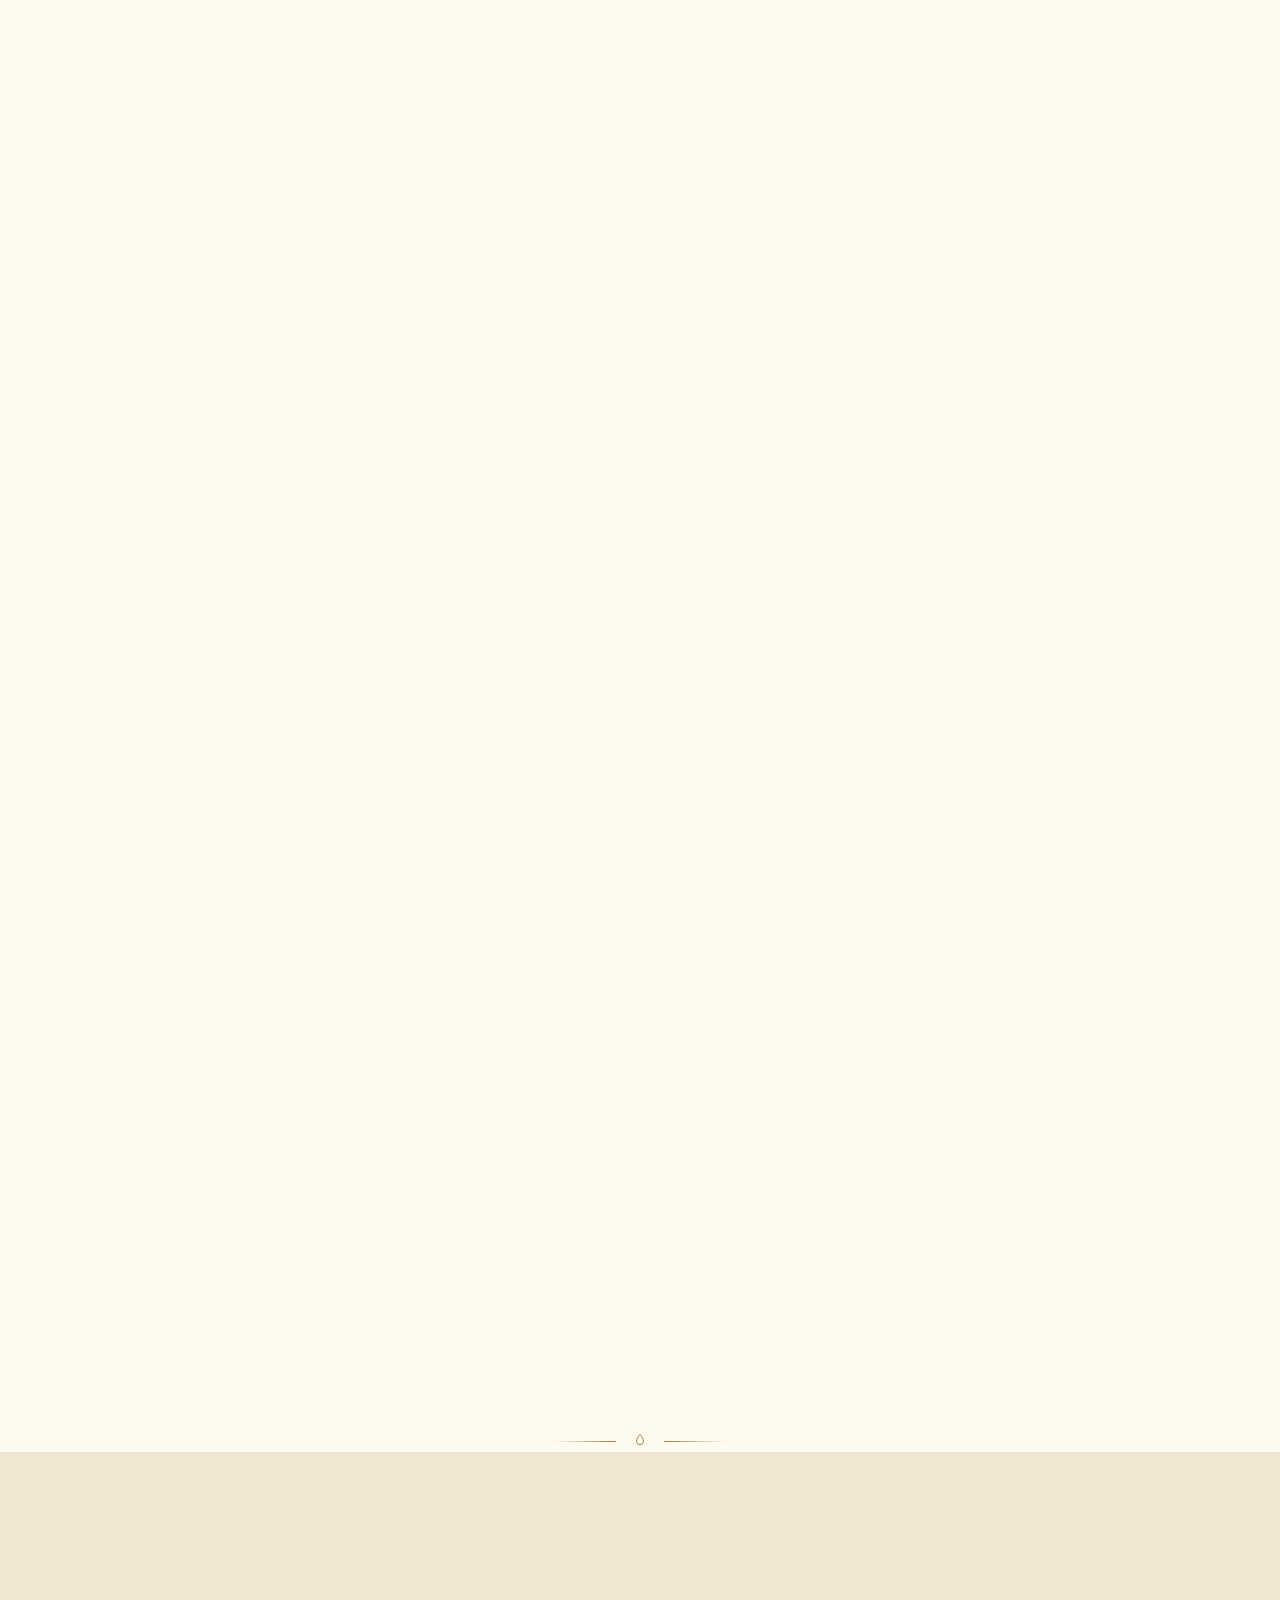
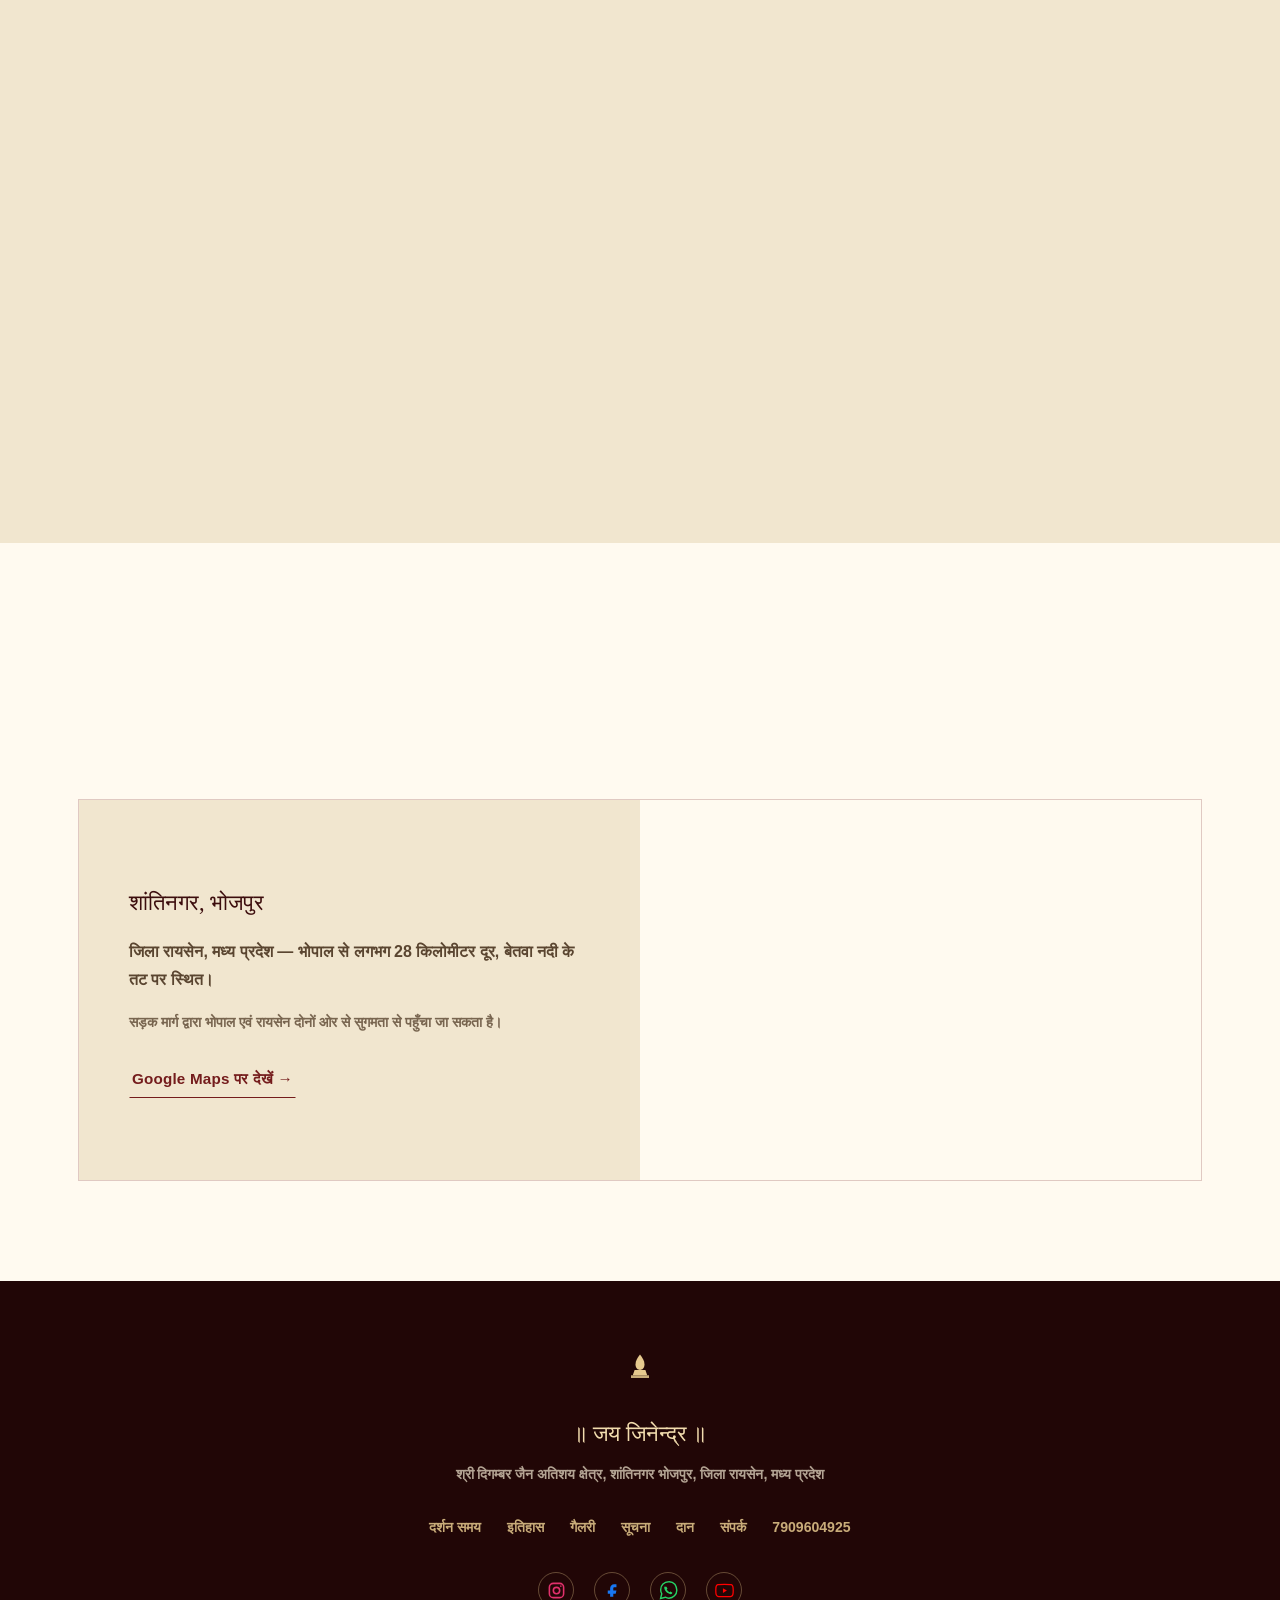
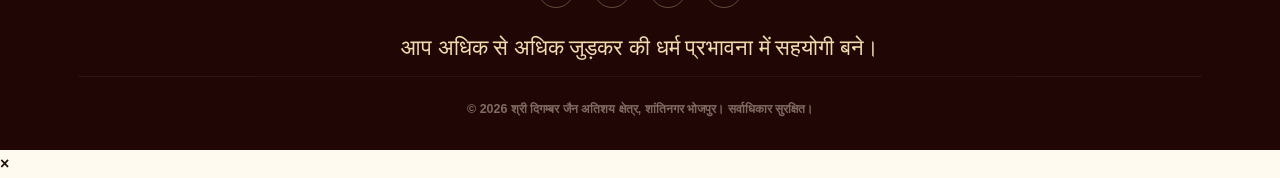
==== commit 510a3738: "Fix: marquee." ====
--- a/index.html
+++ b/index.html
@@ -245,10 +245,8 @@
     <section id="nearby">
         <div class="container">
             <div class="section-head reveal">
-                <!-- <span class="eyebrow">तीर्थ यात्रा योजना</span> -->
                 <span class="eyebrow">पहुँच मार्ग</span>
                 <h2>समीपवर्ती क्षेत्र</h2>
-                <!-- <p>भोजपुर आगमन के दौरान श्रद्धालु भोपाल-रायसेन क्षेत्र के निम्न जैन मंदिरों के भी दर्शन कर सकते हैं।</p>-->
                 <p>भोजपुर पहुँचने के निकटवर्ती पहुँच मार्ग एवं प्रमुख रेलवे स्टेशन नीचे दिए गए हैं, जिनसे होकर श्रद्धालु
                     सुगमता से
                     क्षेत्र तक पहुँच सकते हैं।</p>
--- a/css/style.css
+++ b/css/style.css
@@ -1297,8 +1297,9 @@
 
 /* ============ बुलेटिन मार्की (गौशाला दान संदेश) ============ */
 .marquee-strip {
-    background: var(--gold);
-    border-bottom: 2px solid var(--maroon-deep);
+    background: var(--maroon);
+    border-top: 2px solid var(--gold);
+    border-bottom: 2px solid var(--gold);
     overflow: hidden;
 }
 
@@ -1311,7 +1312,7 @@
 .marquee-track span {
     padding: 12px 50px;
     white-space: nowrap;
-    color: var(--maroon-deep);
+    color: var(--gold-bright);
     font-family: var(--body);
     font-weight: 700;
     font-size: 1.05rem;
@@ -1347,15 +1348,17 @@
 }
 
 .marquee-link {
-    color: var(--maroon-deep);
+    color: var(--gold);
     text-decoration: underline;
     text-underline-offset: 2px;
     font-weight: 800;
 }
 
 .marquee-link:hover {
-    color: #fff;
-}
+    color: #11eef2f1;
+}
+
+
 /* railway/airport icons */
 .site-icons {
     display: inline-flex;
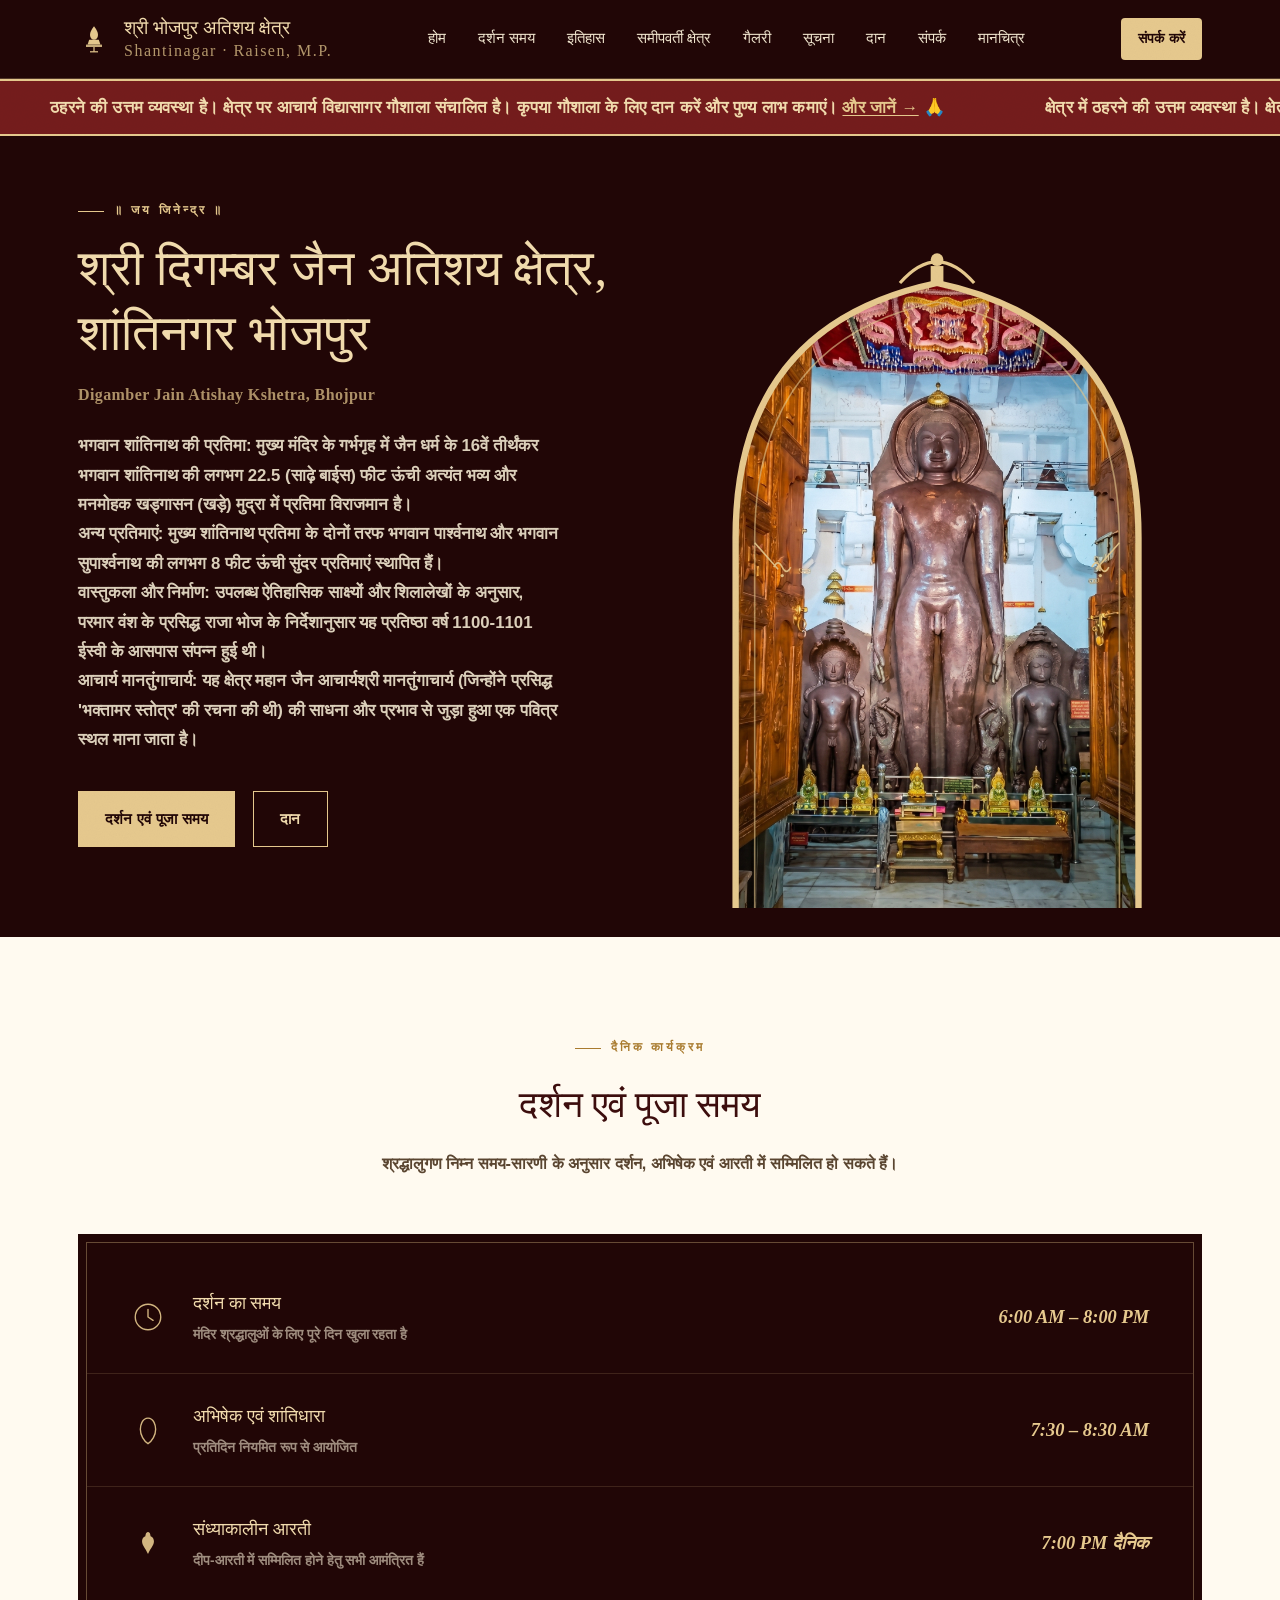
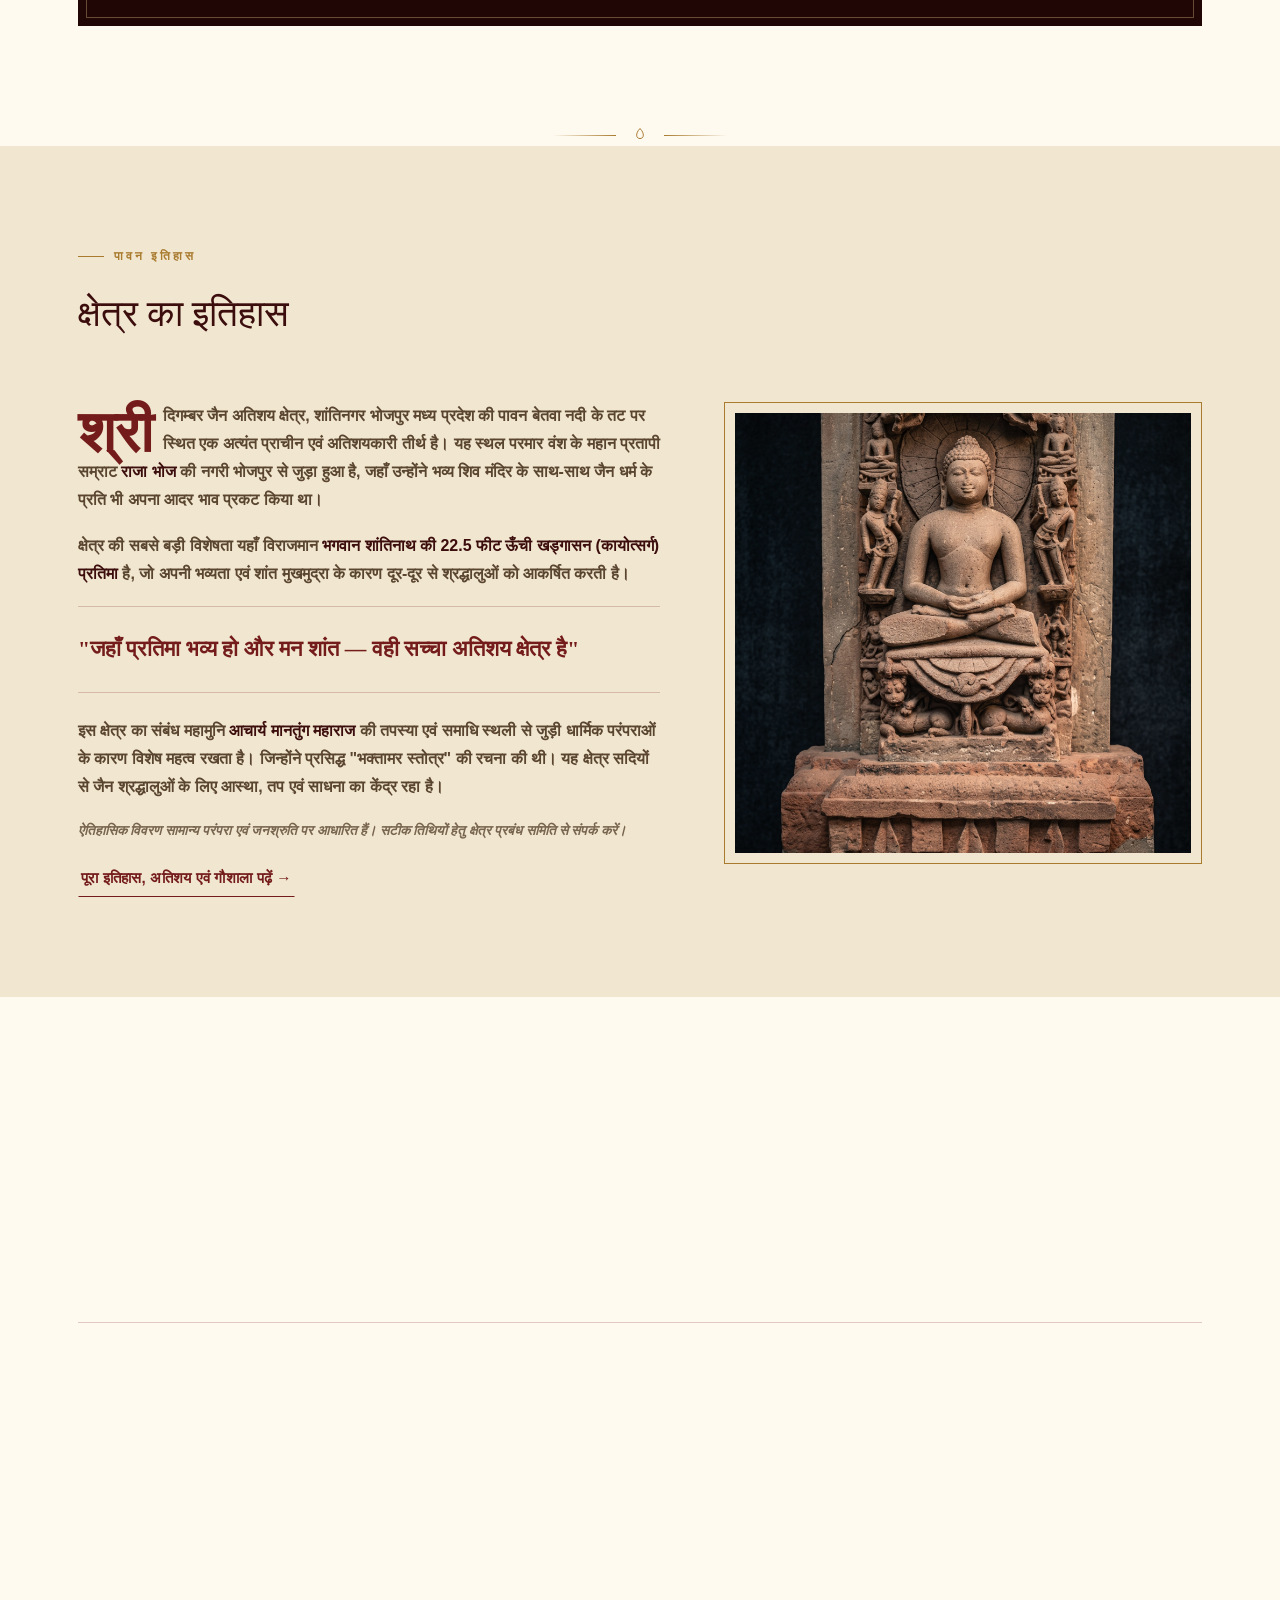
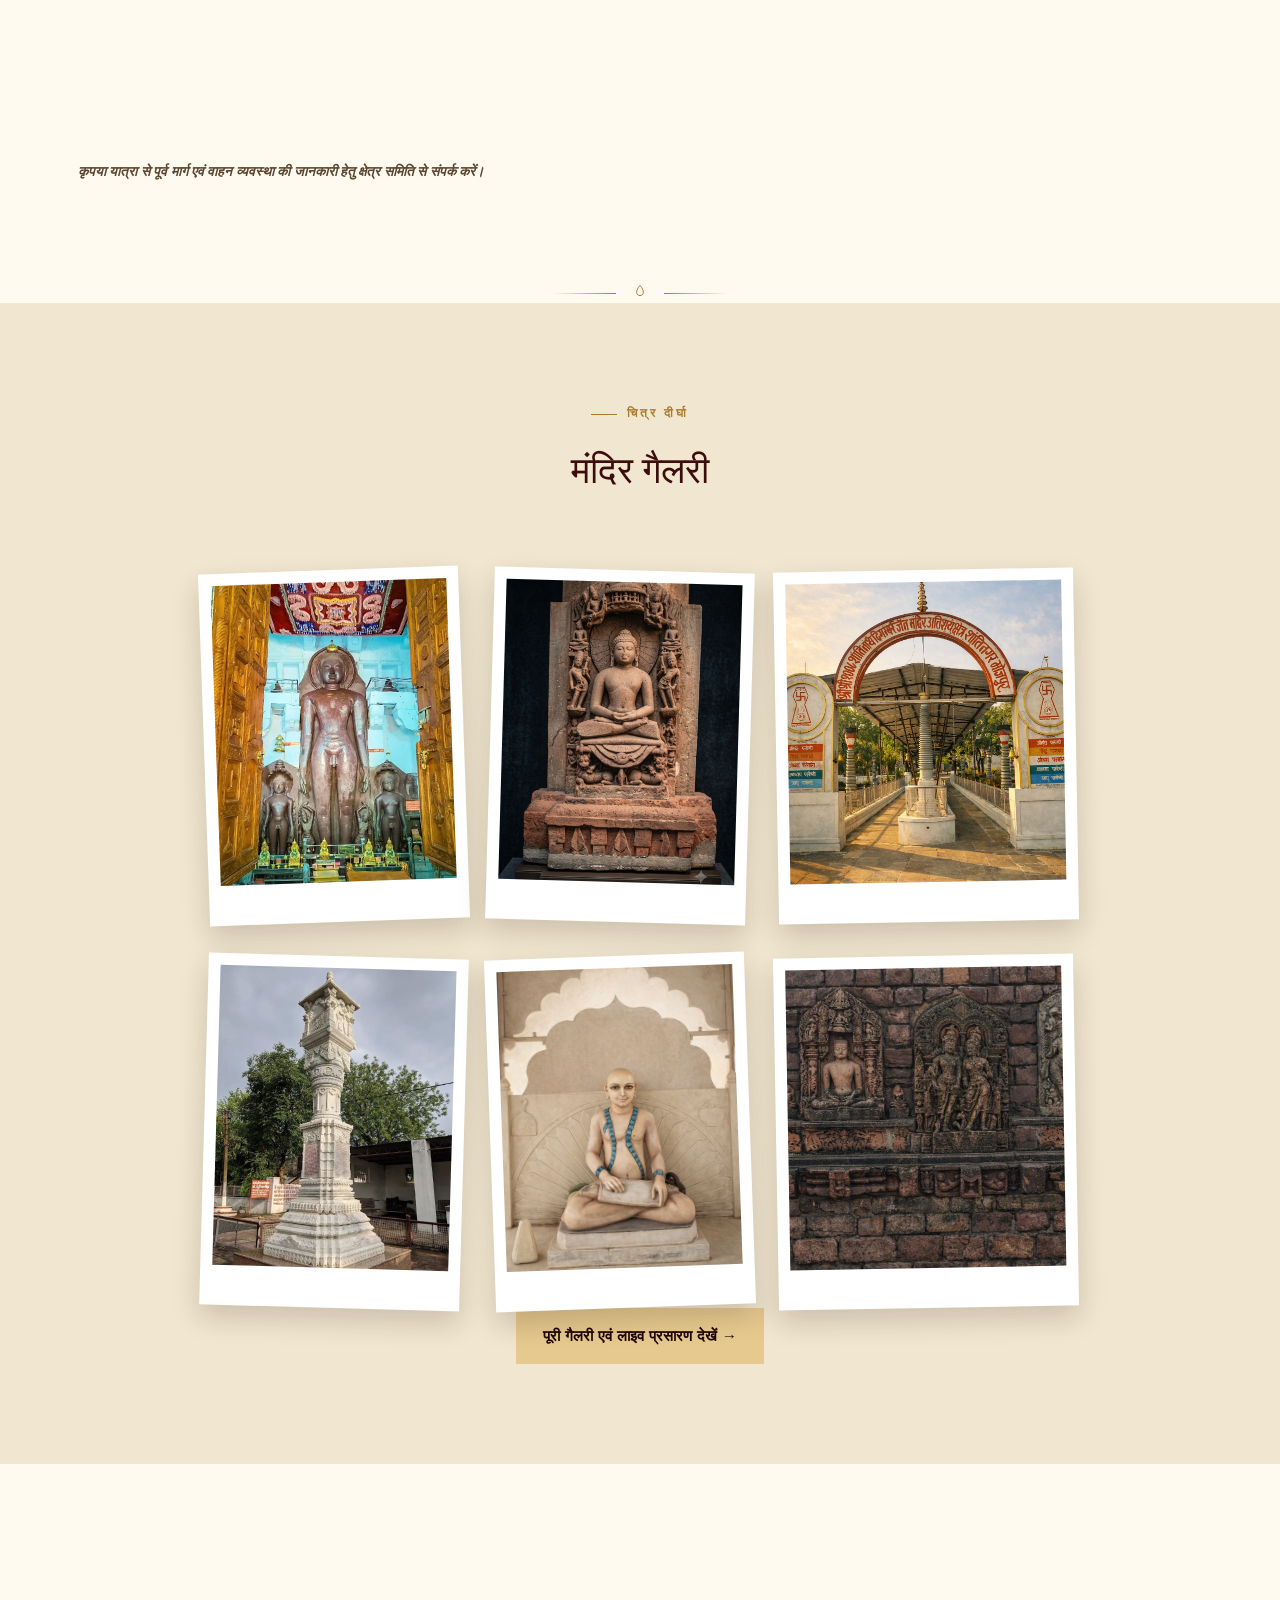
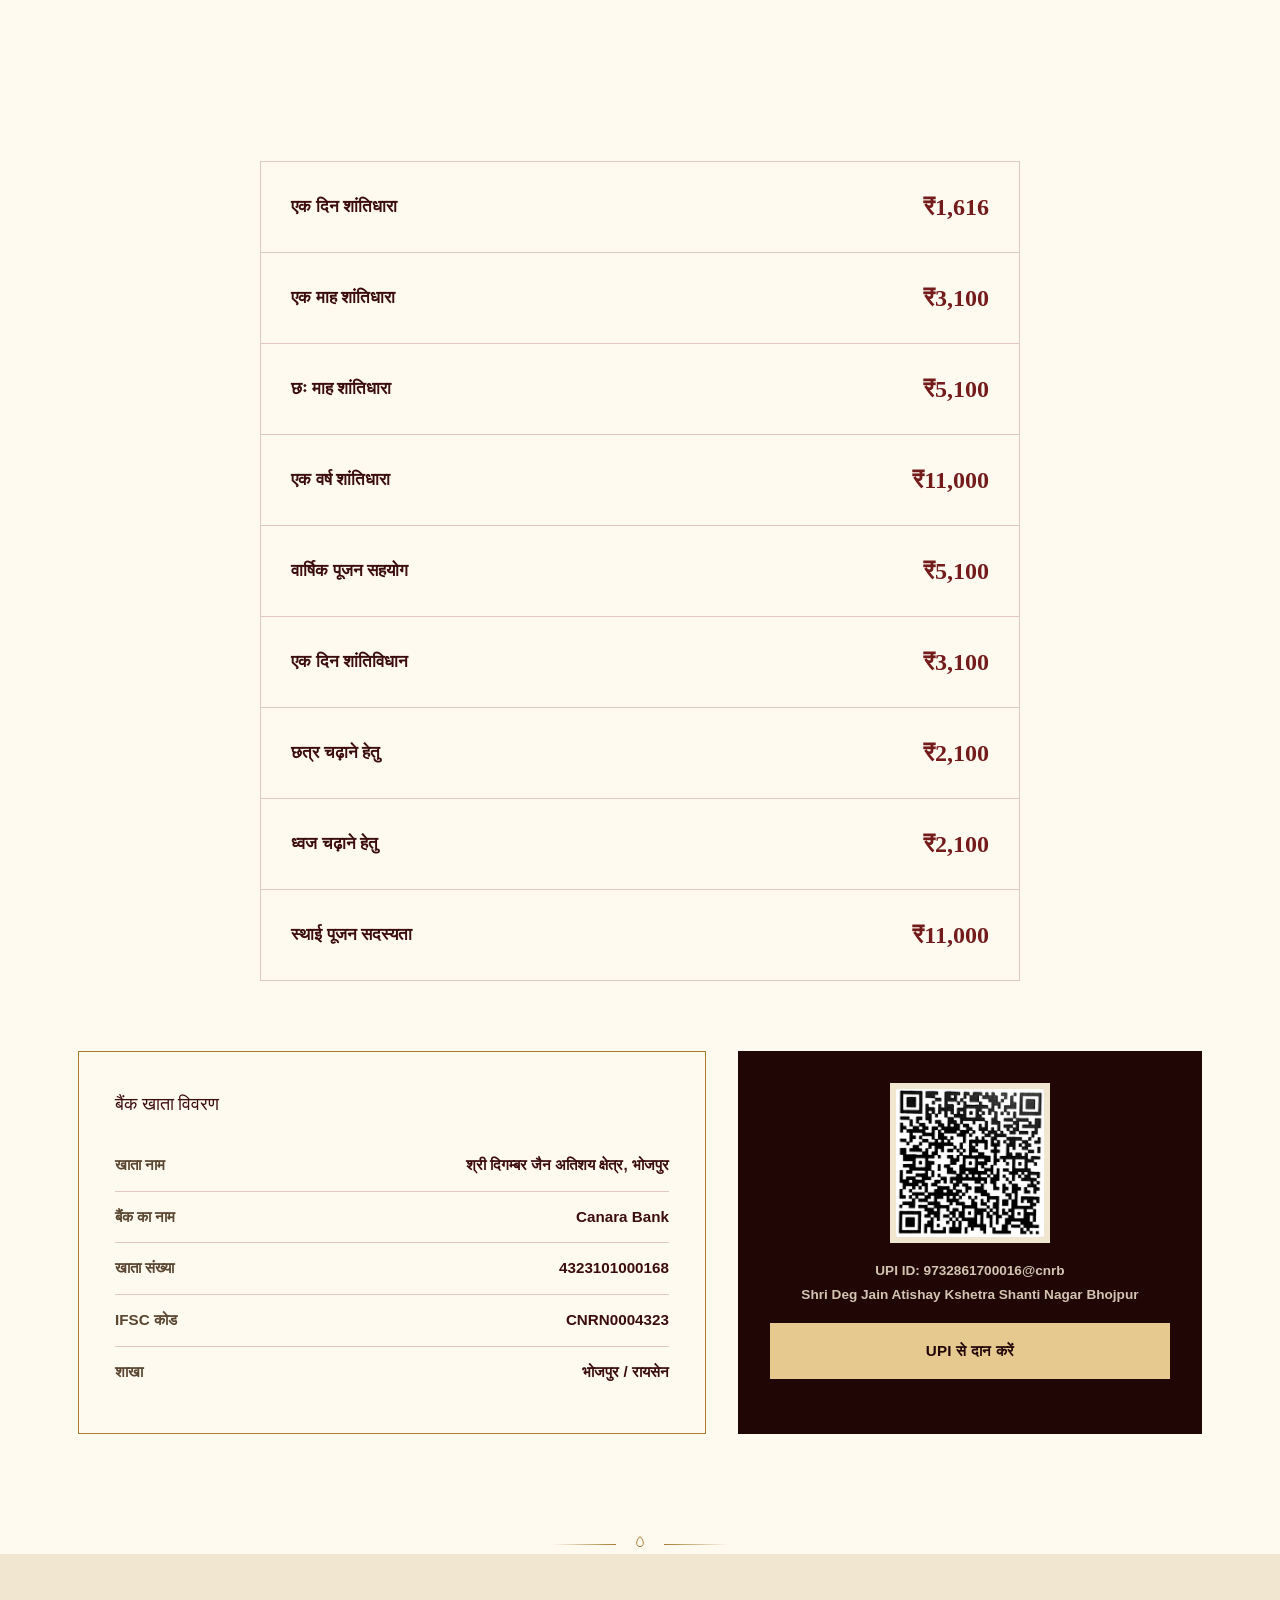
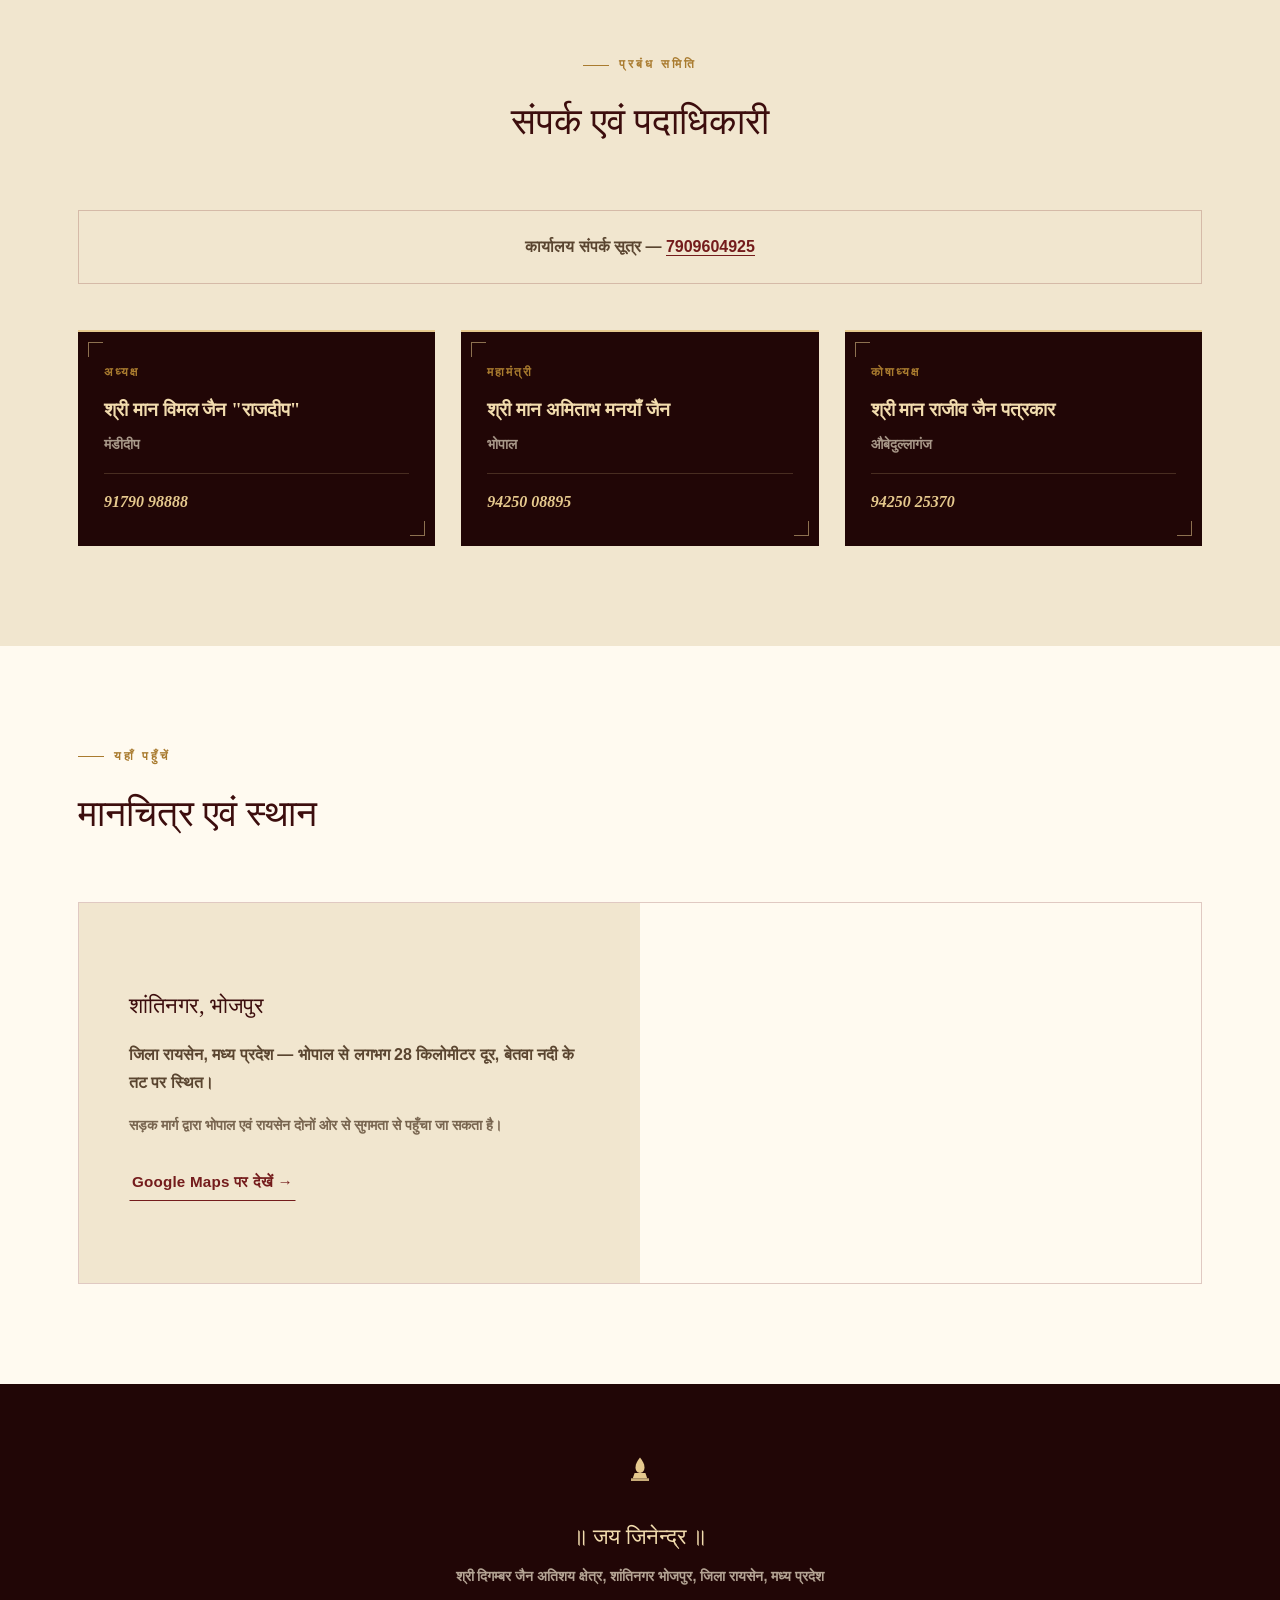
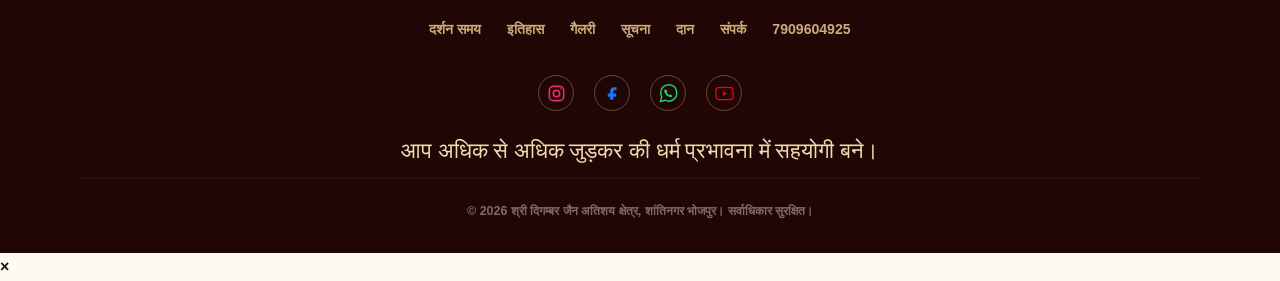
==== commit 45e903b8: "Add: Raisen in nearby section, fix transport icons." ====
--- a/index.html
+++ b/index.html
@@ -311,6 +311,22 @@
                         </span>
                     </div>
                 </div>
+                <div class="site-row reveal">
+                    <span class="num">04</span>
+                    <div>
+                        <span class="place">
+                            <span class="site-icons">
+                                <svg class="site-icon" viewBox="0 0 24 24" aria-hidden="true" title="सड़क मार्ग">
+                                    <path d="M9 3L5 21" stroke="currentColor" stroke-width="1.6" stroke-linecap="round" />
+                                    <path d="M15 3l4 18" stroke="currentColor" stroke-width="1.6" stroke-linecap="round" />
+                                    <path d="M11 9h2M10.3 13h3.4M9.6 17h4.8" stroke="currentColor" stroke-width="1.6"
+                                        stroke-linecap="round" />
+                                </svg>
+                            </span>
+                            रायसेन (सड़क मार्ग) · 54 kms
+                        </span>
+                    </div>
+                </div>
             </div>
             <p class="nearby-note">कृपया यात्रा से पूर्व मार्ग एवं वाहन व्यवस्था की जानकारी हेतु क्षेत्र समिति से संपर्क
                 करें।</p>
--- a/css/style.css
+++ b/css/style.css
@@ -1368,9 +1368,9 @@
 }
 
 .site-icon {
-    width: 20px;
-    height: 20px;
-    color: var(--gold-antique);
+    width: 25px;
+    height: 25px;
+    color: deepskyblue;
     flex-shrink: 0;
 }
 
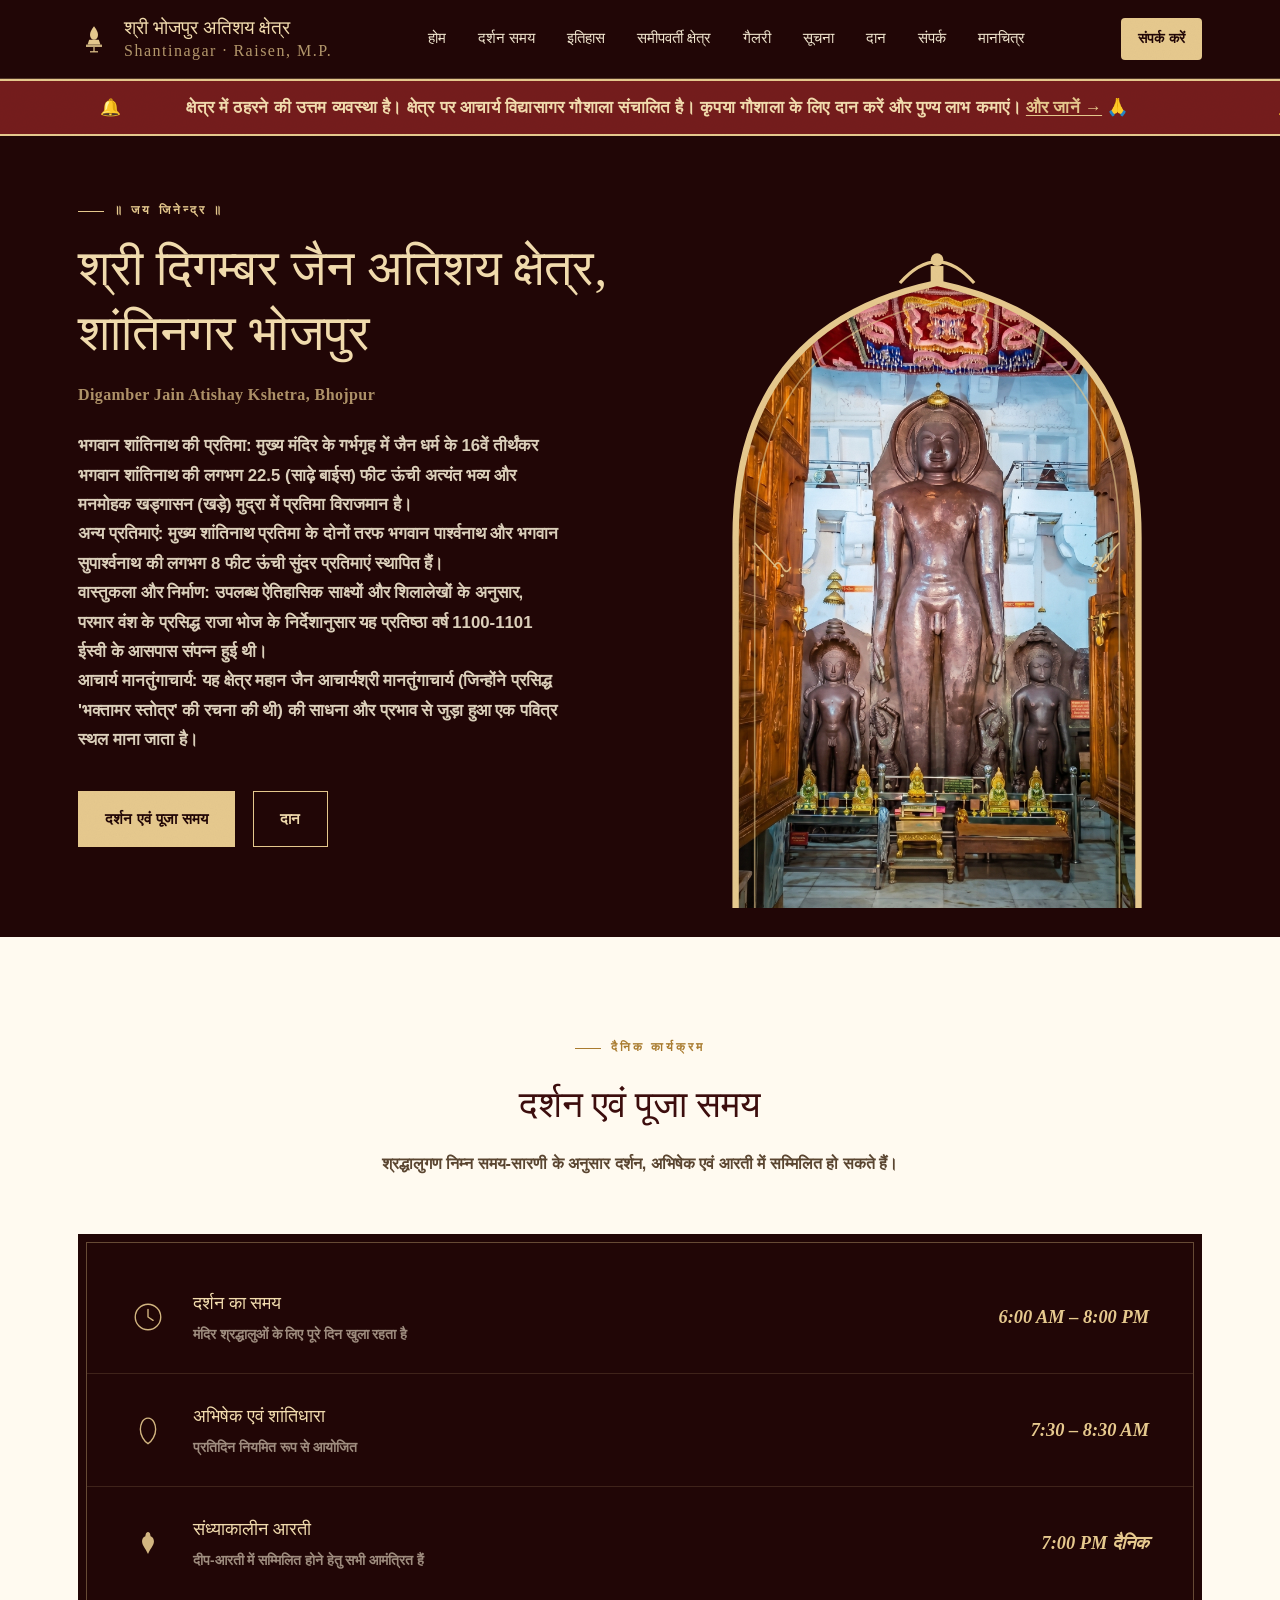
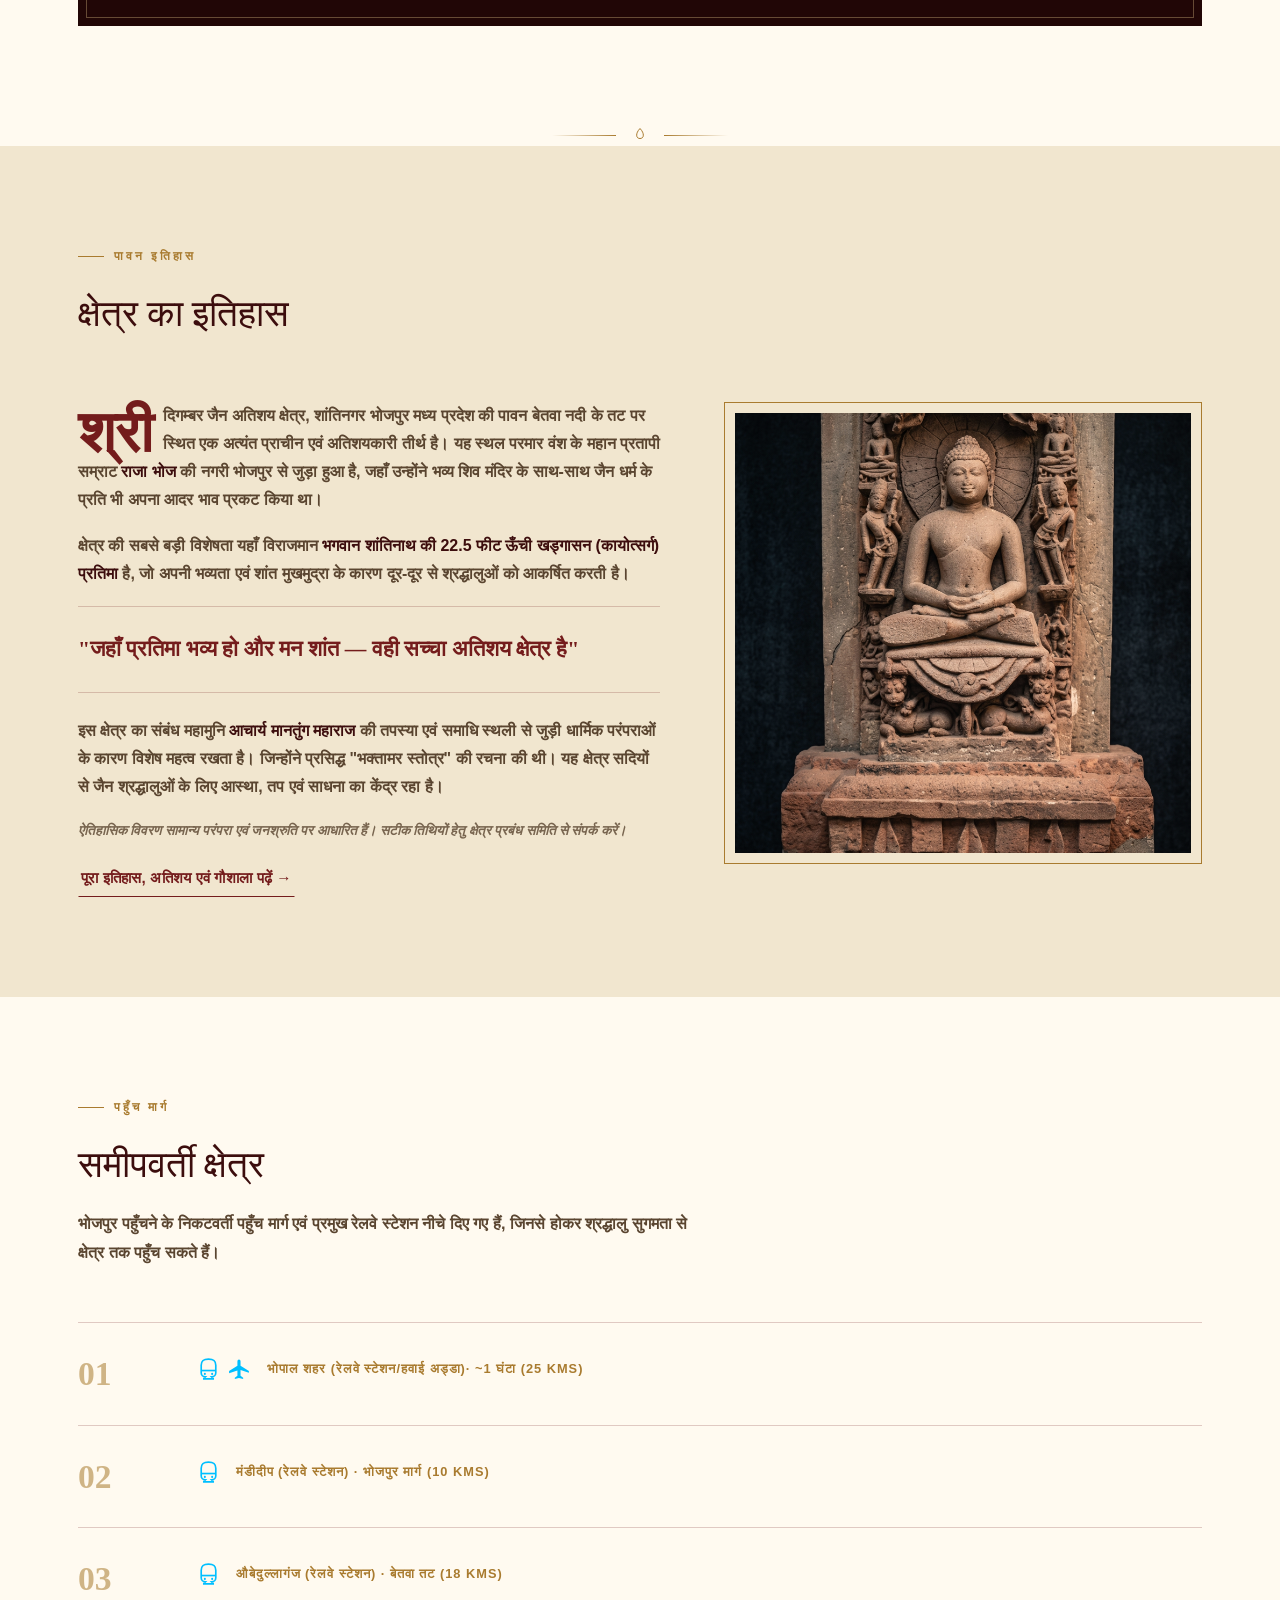
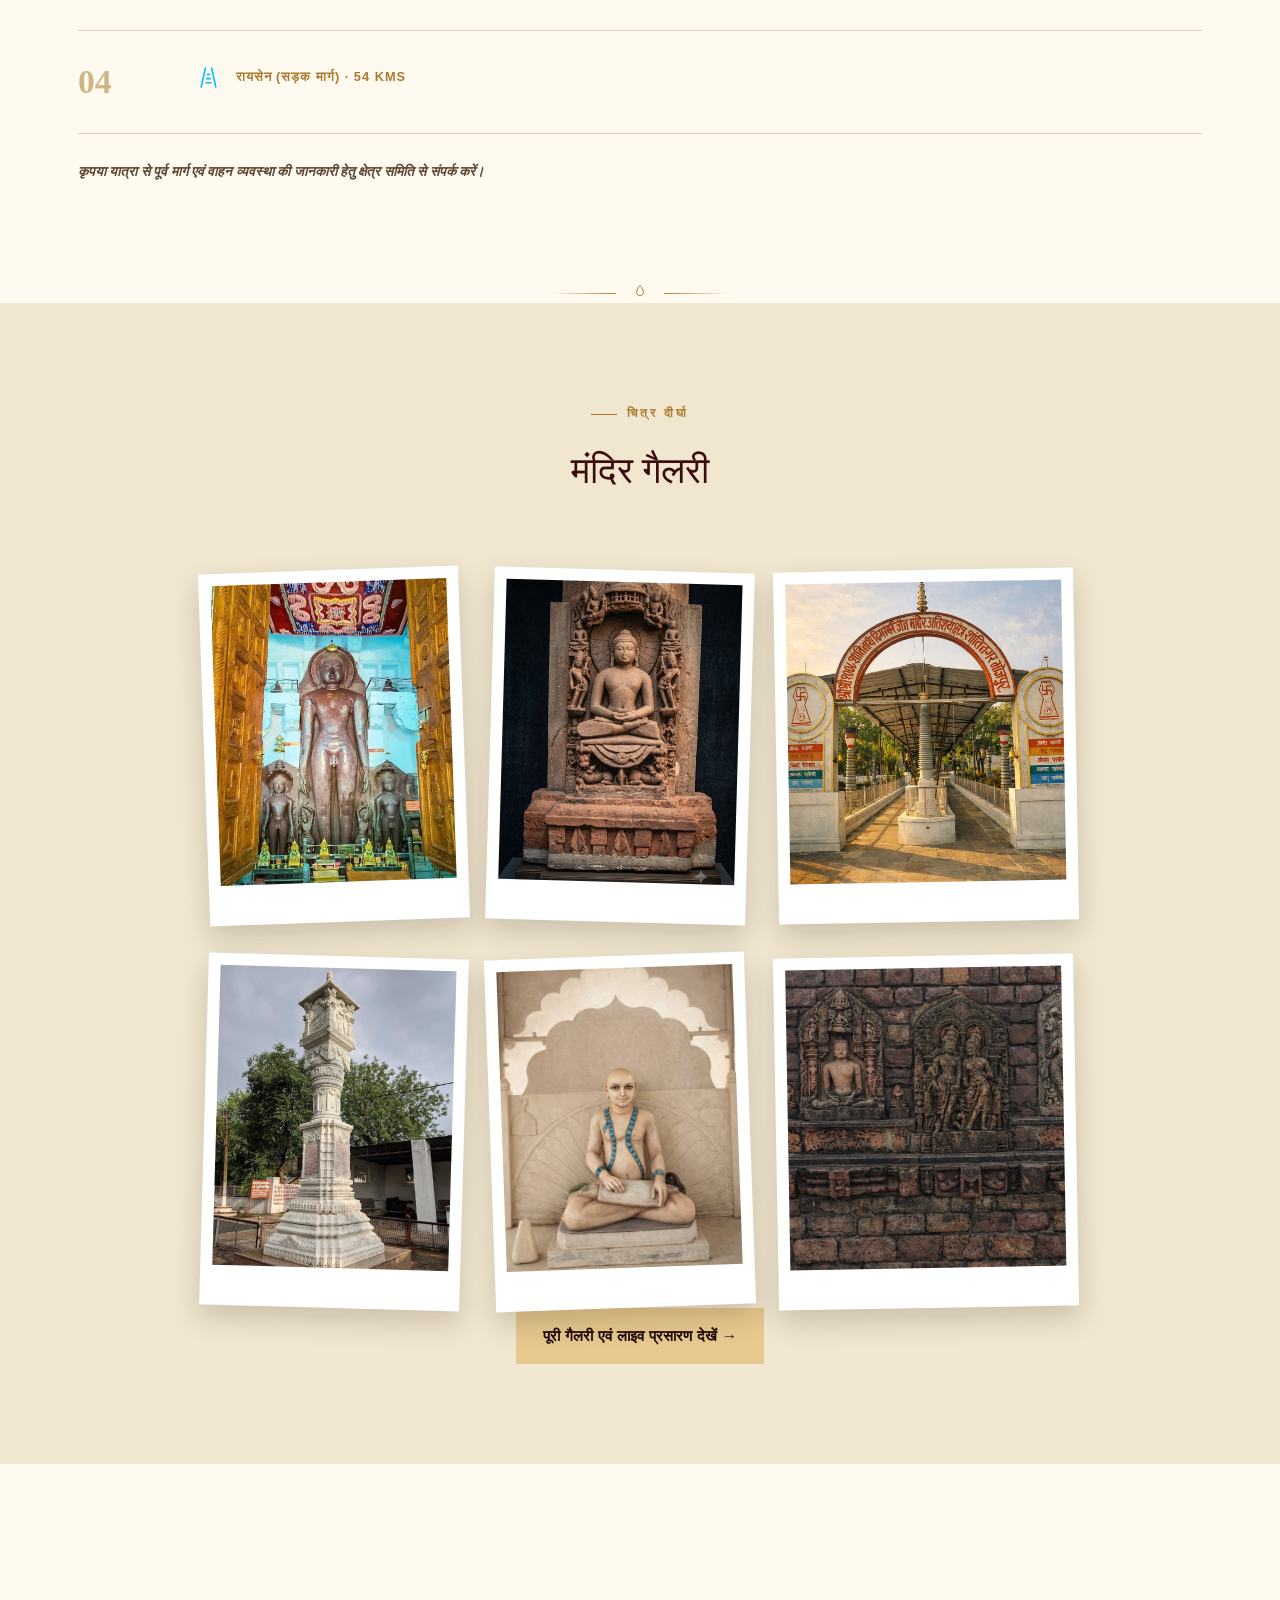
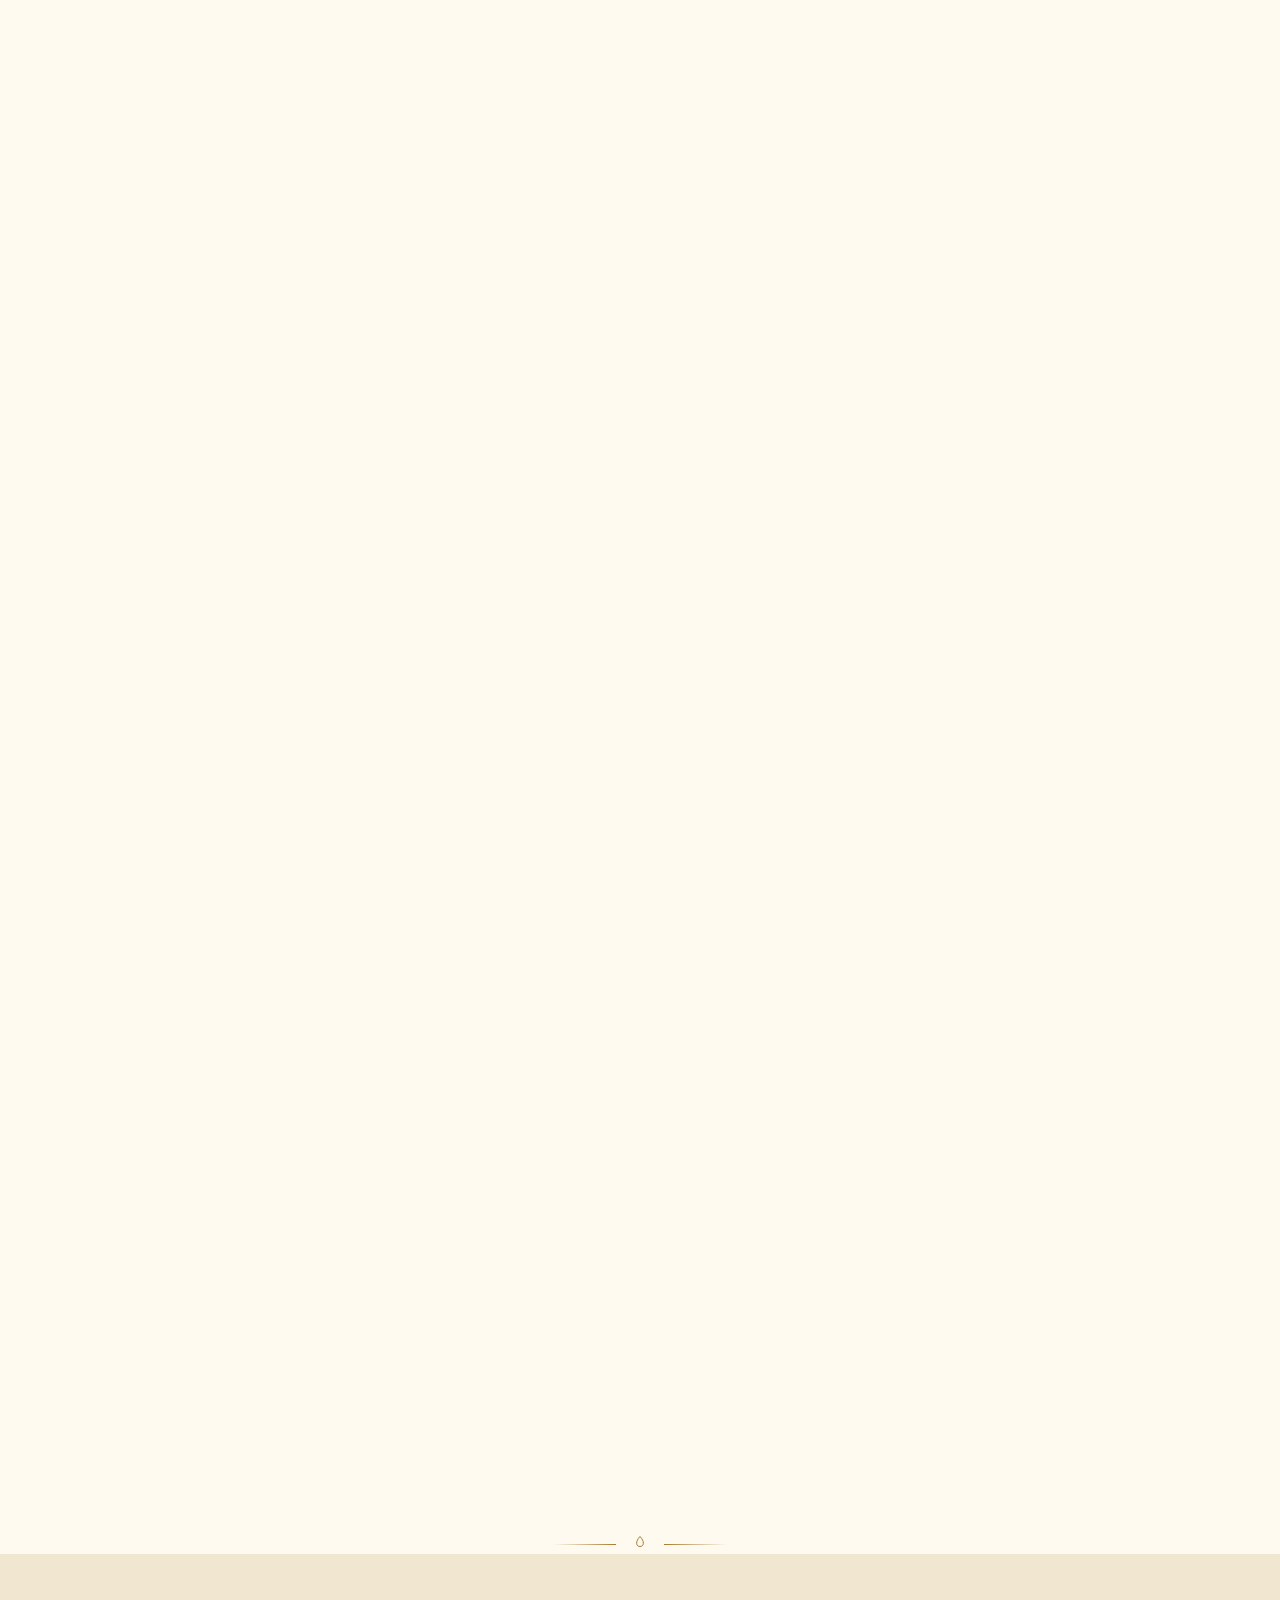
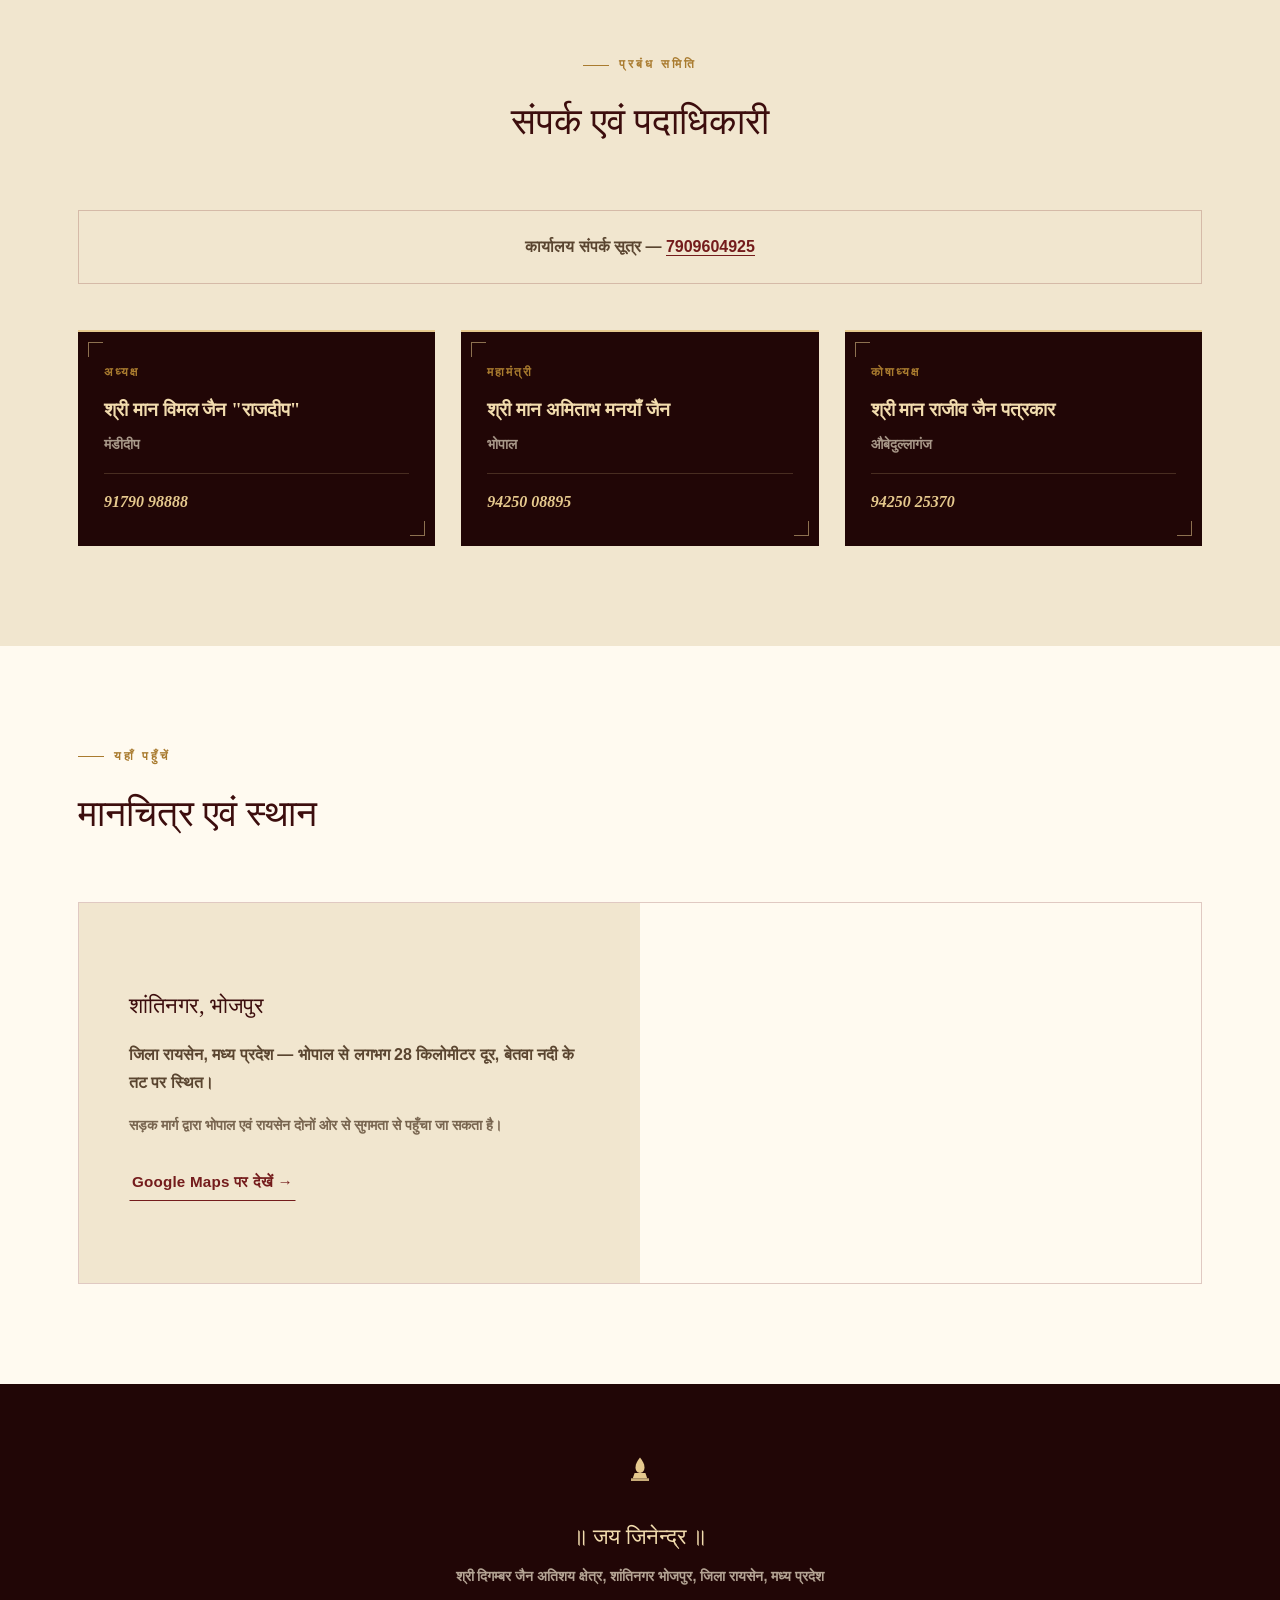
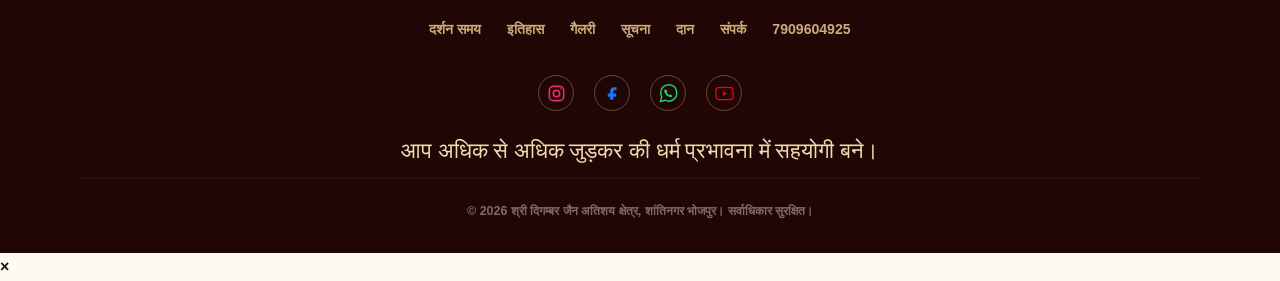
==== commit 8fe99c9c: "Changes: marquee tag." ====
--- a/index.html
+++ b/index.html
@@ -67,9 +67,9 @@
     <!-- ============ बुलेटिन मार्की ============ -->
     <div class="marquee-strip" role="note" aria-label="सूचना पट्टी">
         <div class="marquee-track">
-            <span> ठहरने की उत्तम व्यवस्था है। क्षेत्र पर आचार्य विद्यासागर गौशाला संचालित है। कृपया गौशाला के लिए दान
+            <span><span class="marquee-marker" aria-hidden="true">🔔</span> क्षेत्र में ठहरने की उत्तम व्यवस्था है। क्षेत्र पर आचार्य विद्यासागर गौशाला संचालित है। कृपया गौशाला के लिए दान
                 करें और पुण्य लाभ कमाएं। <a href="history.html#goshala" class="marquee-link">और जानें →</a> 🙏</span>
-            <span aria-hidden="true"> क्षेत्र में ठहरने की उत्तम व्यवस्था है। क्षेत्र पर आचार्य विद्यासागर गौशाला
+            <span aria-hidden="true"> <span class="marquee-marker" aria-hidden="true">🔔</span> क्षेत्र में ठहरने की उत्तम व्यवस्था है। क्षेत्र पर आचार्य विद्यासागर गौशाला
                 संचालित है। कृपया गौशाला के लिए दान करें और
                 पुण्य लाभ कमाएं।<a href="history.html#goshala" class="marquee-link" tabindex="-1">और जानें →</a>
                 🙏</span>
--- a/css/style.css
+++ b/css/style.css
@@ -1358,6 +1358,11 @@
     color: #11eef2f1;
 }
 
+.marquee-marker {
+    margin-right: 10px;
+    font-size: 1rem;
+}
+
 
 /* railway/airport icons */
 .site-icons {
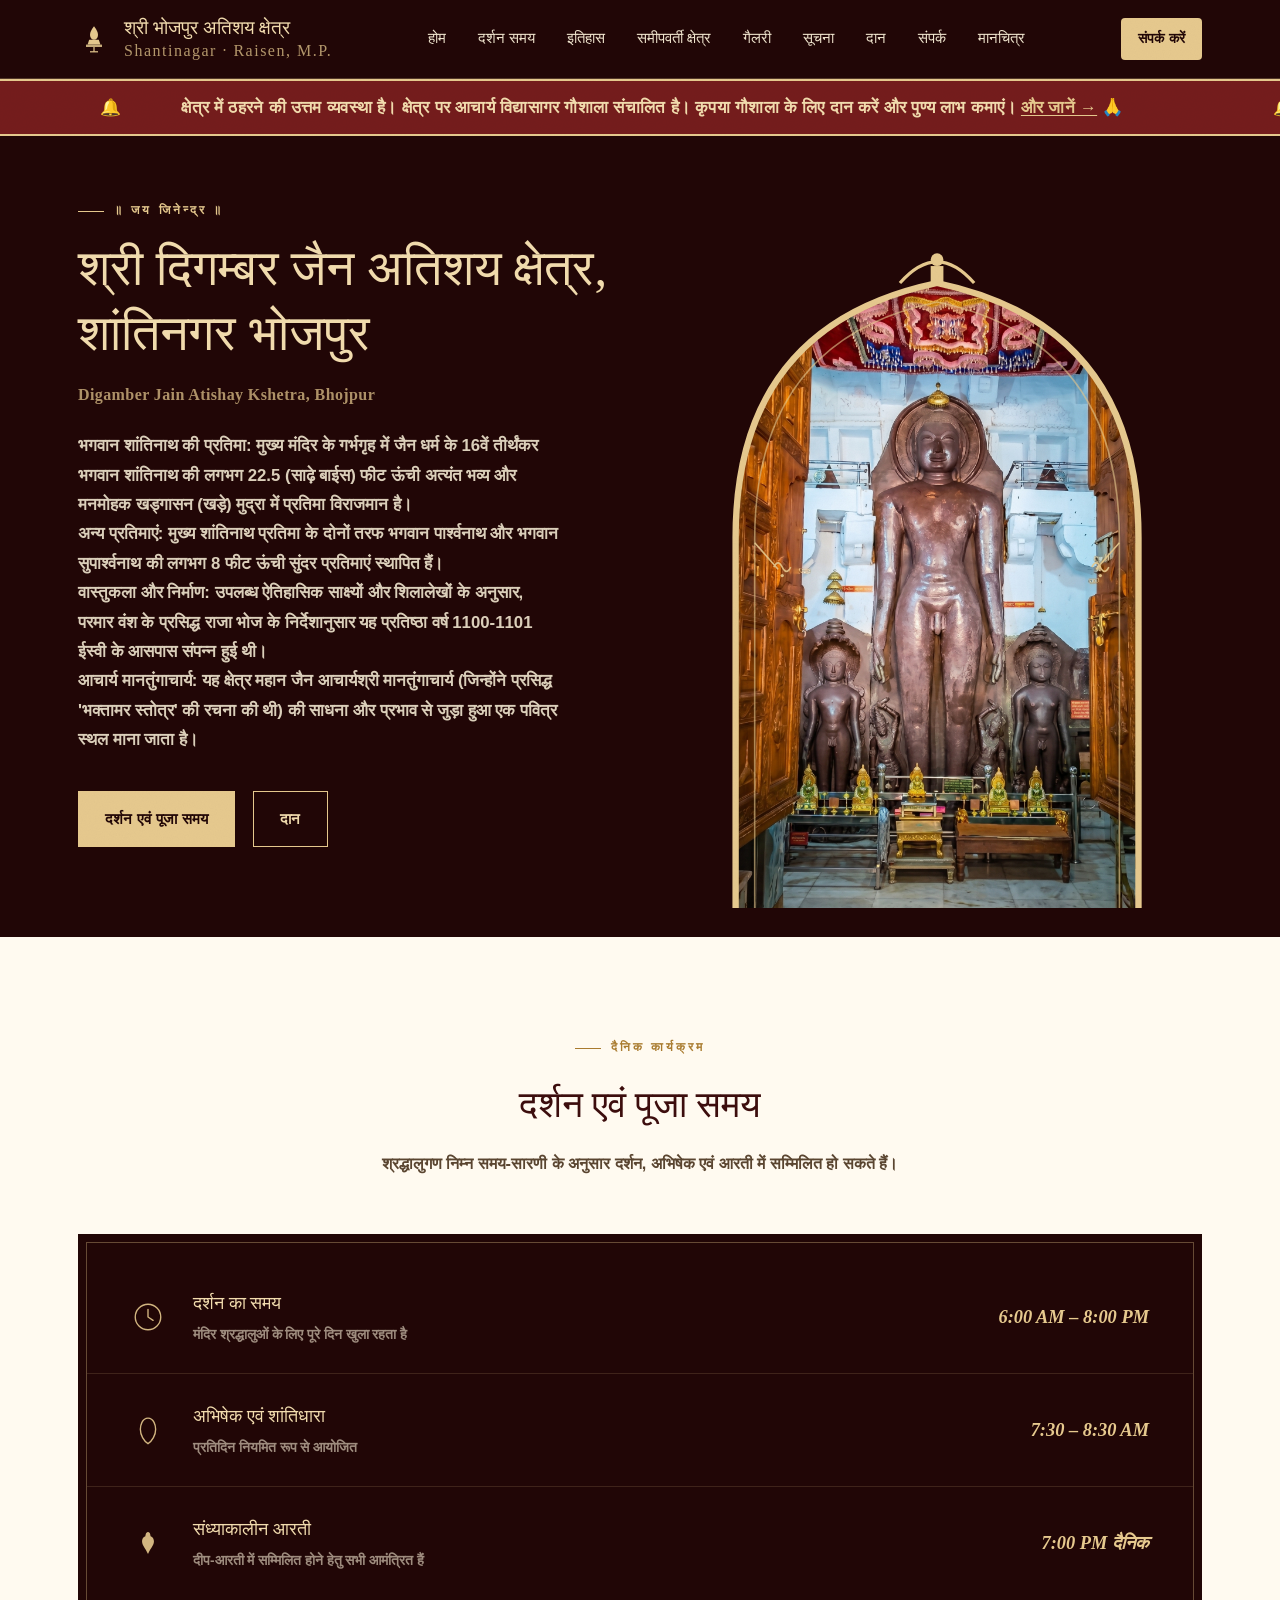
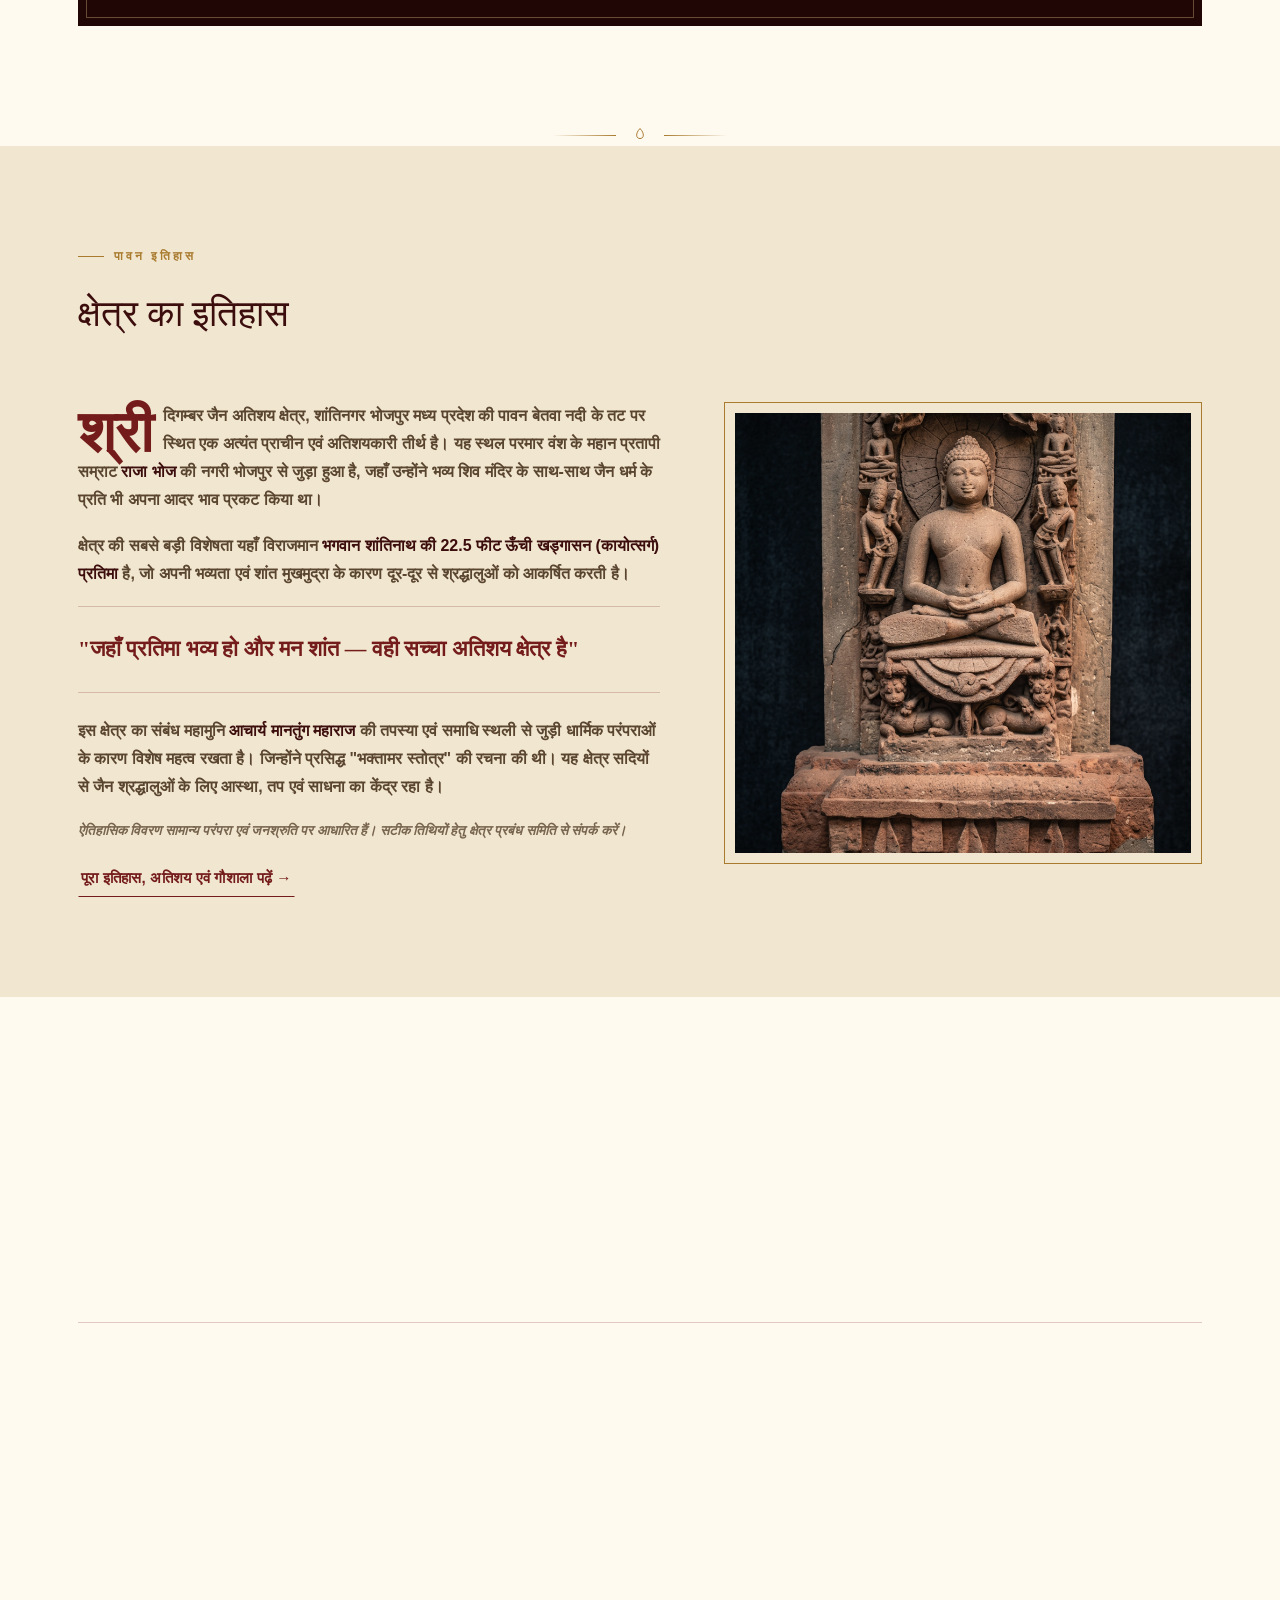
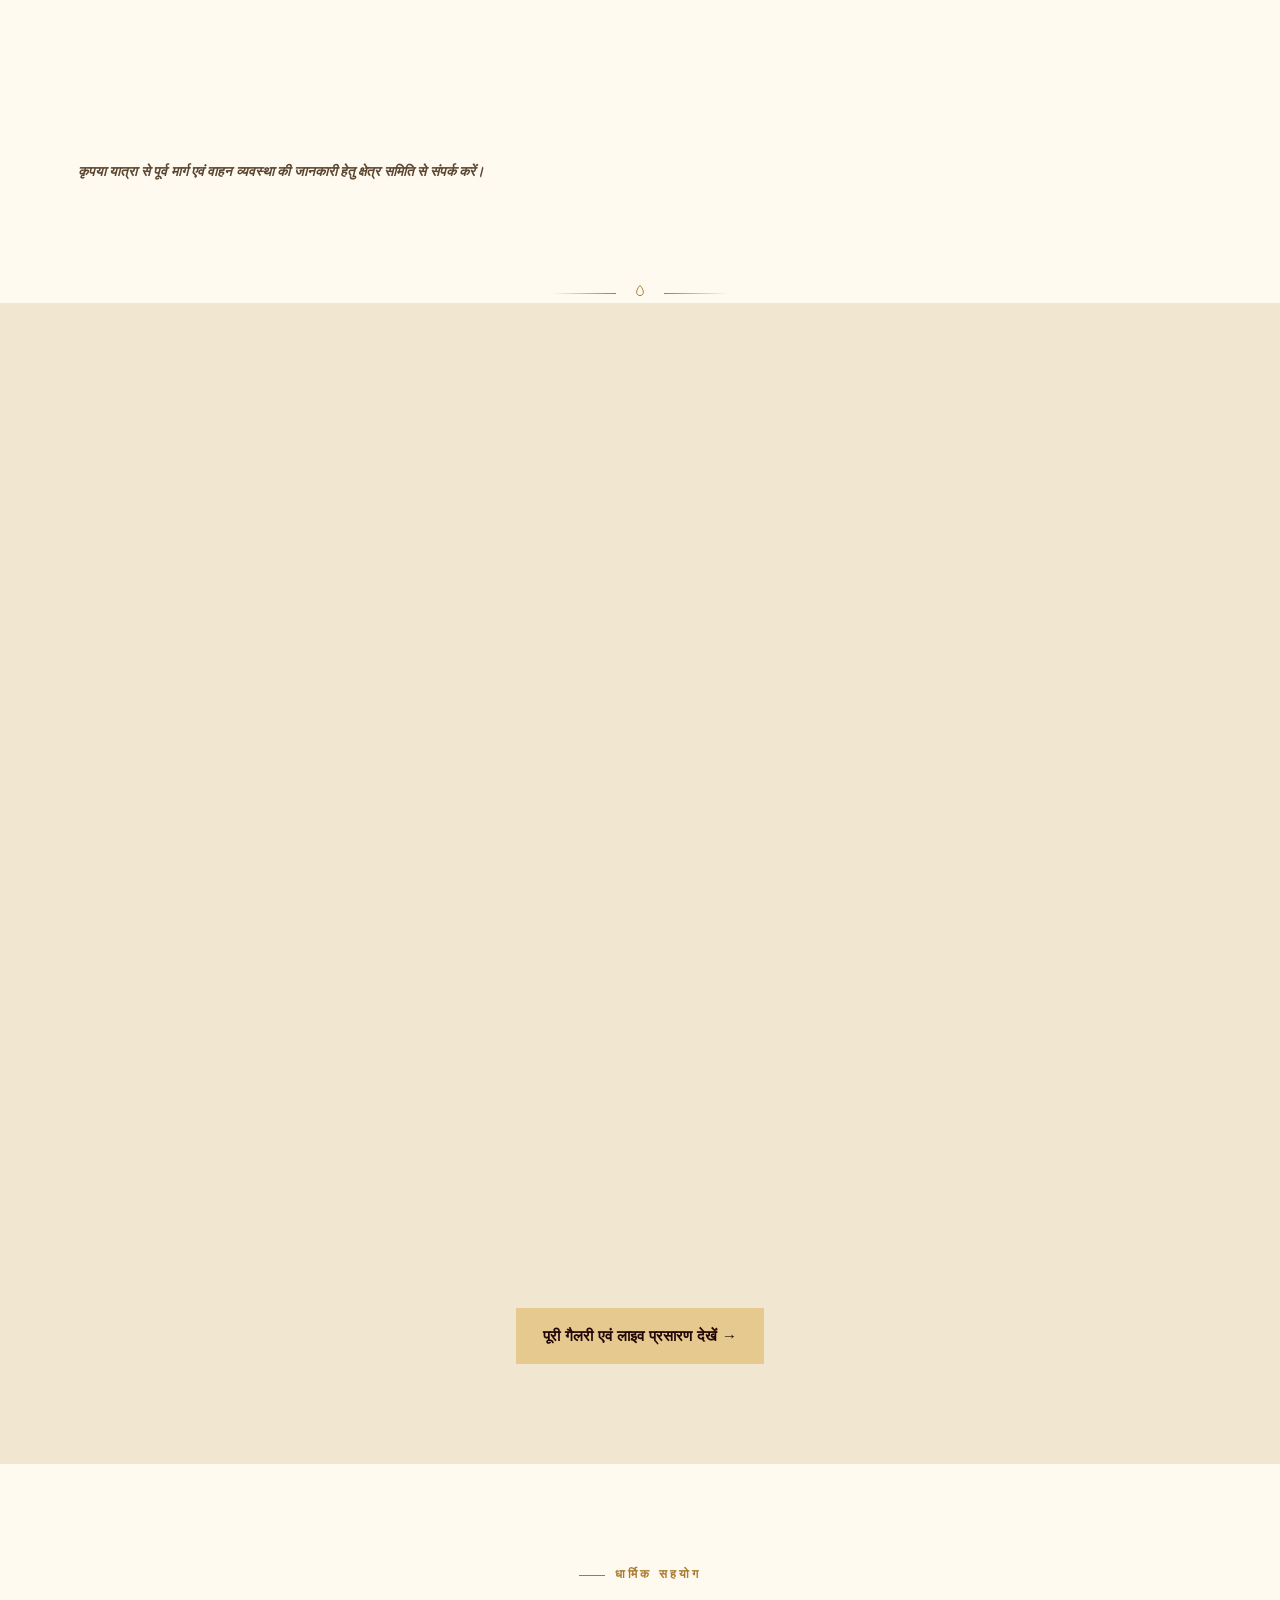
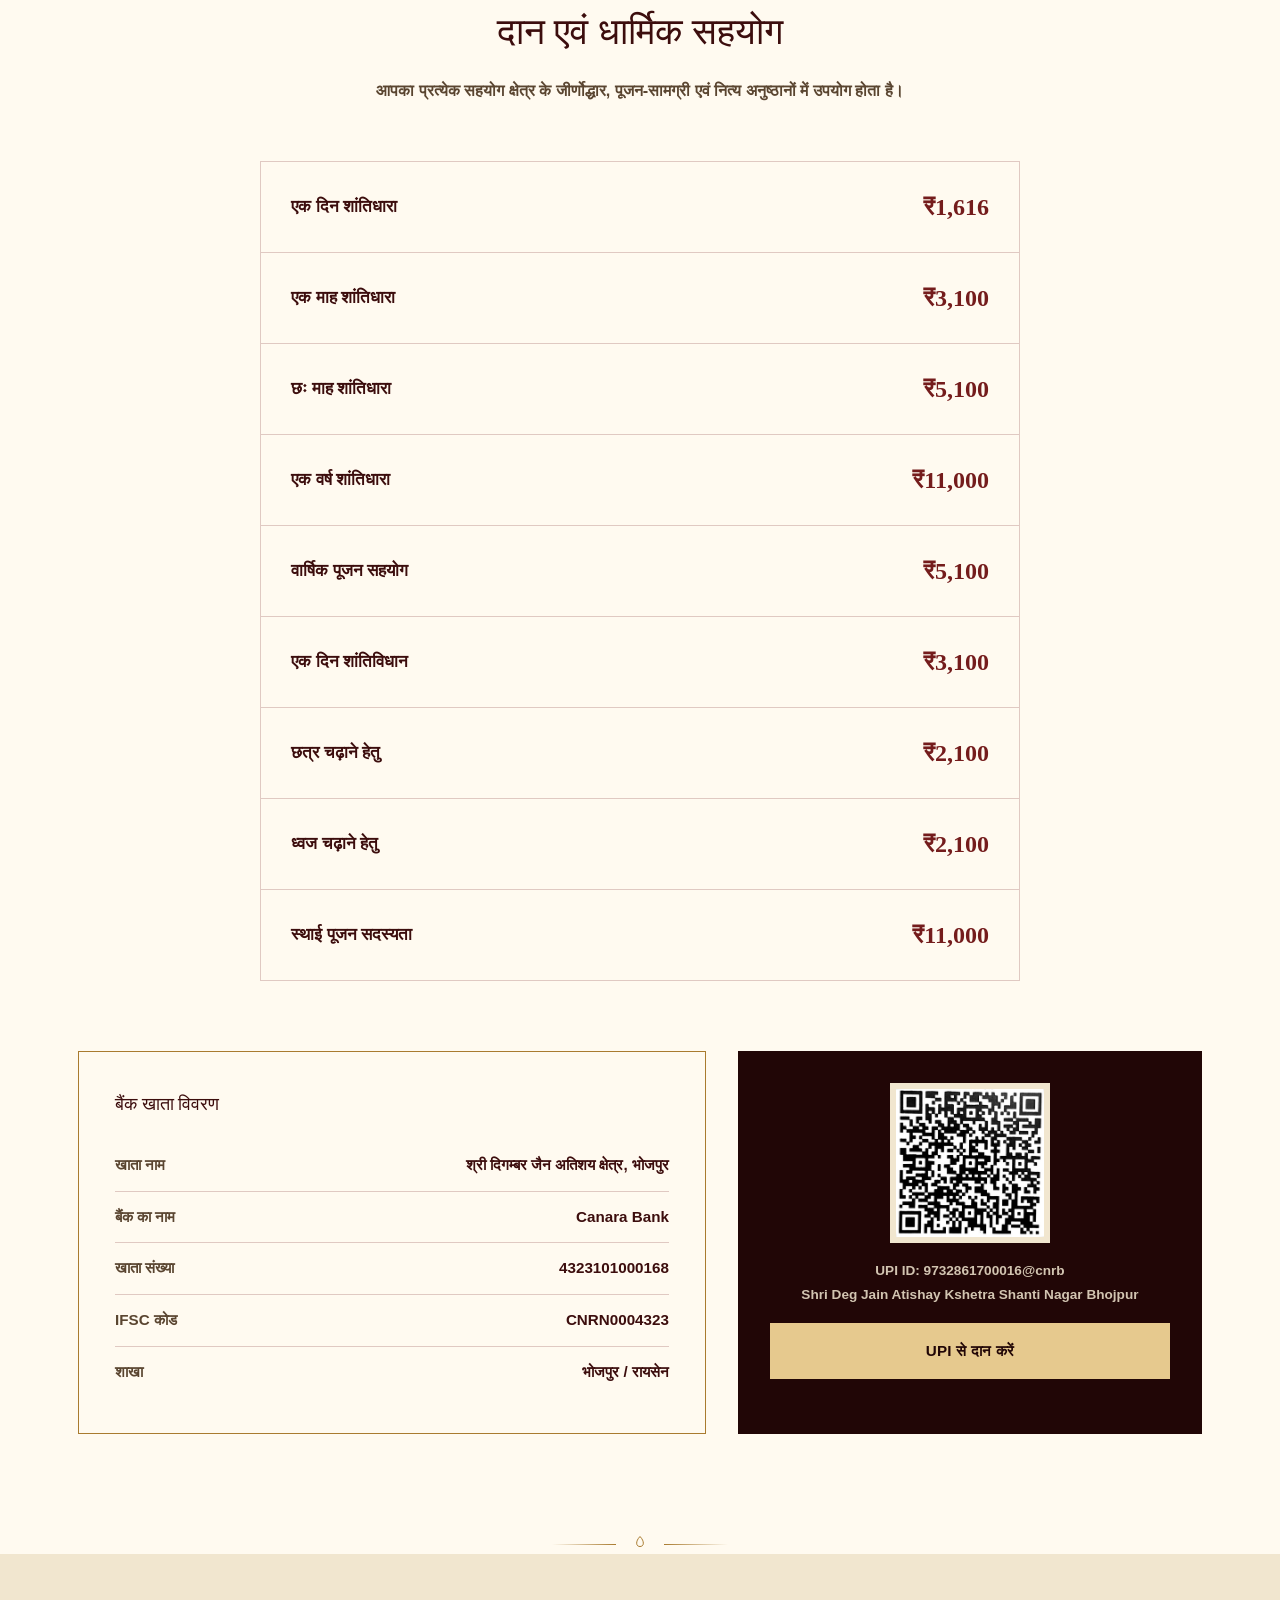
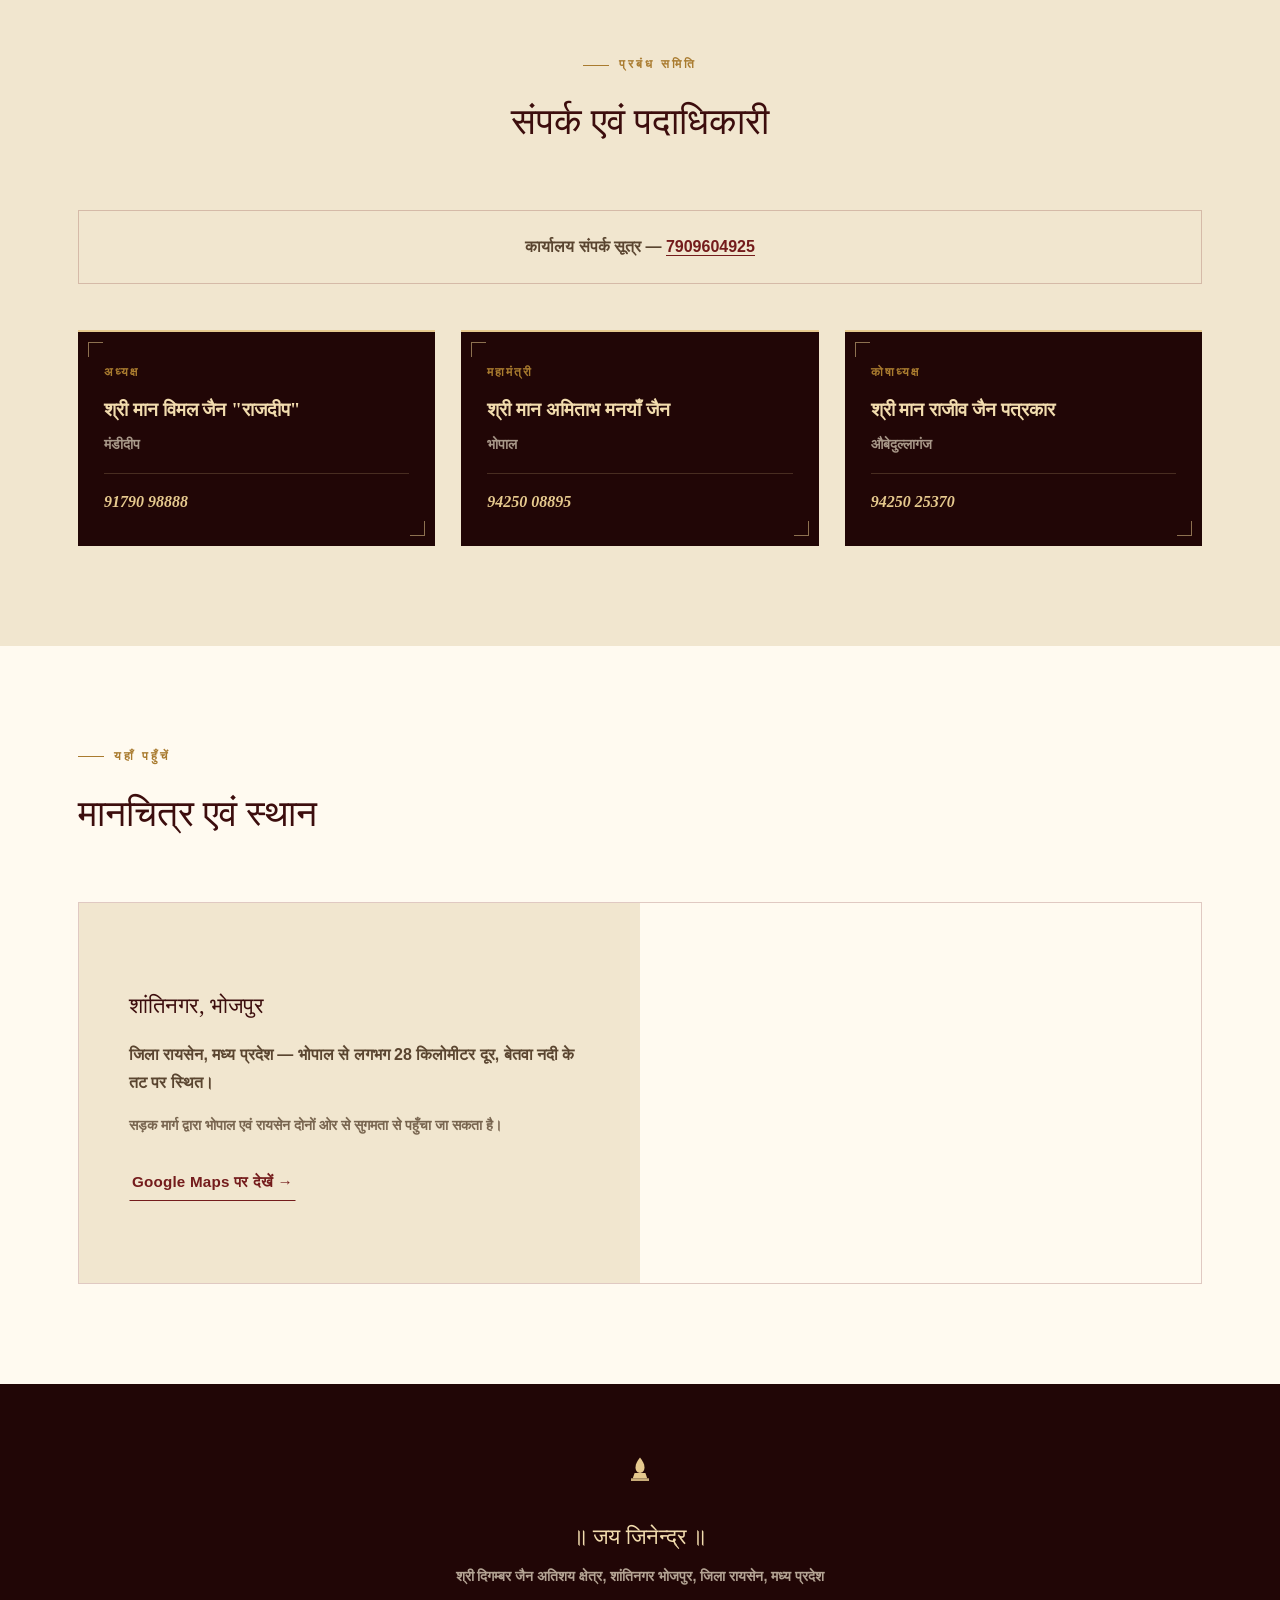
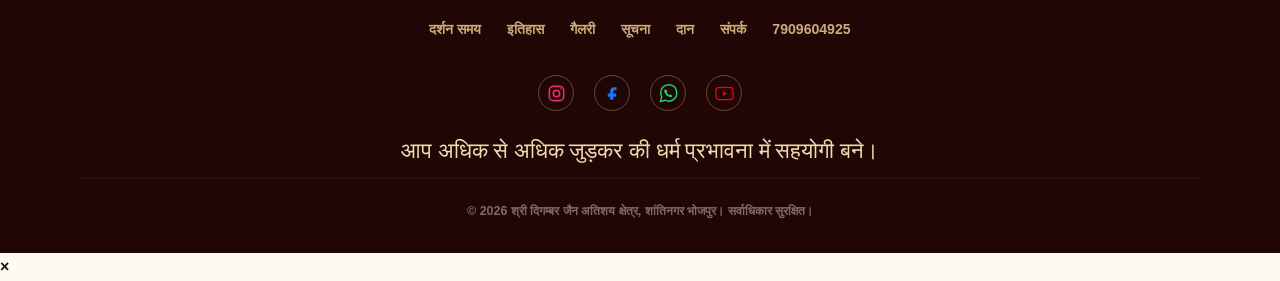
==== commit 2a20722d: "Fix: robot.txt" ====
--- a/index.html
+++ b/index.html
@@ -67,9 +67,9 @@
     <!-- ============ बुलेटिन मार्की ============ -->
     <div class="marquee-strip" role="note" aria-label="सूचना पट्टी">
         <div class="marquee-track">
-            <span><span class="marquee-marker" aria-hidden="true">🔔</span> क्षेत्र में ठहरने की उत्तम व्यवस्था है। क्षेत्र पर आचार्य विद्यासागर गौशाला संचालित है। कृपया गौशाला के लिए दान
+            <span><span class="marquee-marker" aria-hidden="true">🔔</span>क्षेत्र में ठहरने की उत्तम व्यवस्था है। क्षेत्र पर आचार्य विद्यासागर गौशाला संचालित है। कृपया गौशाला के लिए दान
                 करें और पुण्य लाभ कमाएं। <a href="history.html#goshala" class="marquee-link">और जानें →</a> 🙏</span>
-            <span aria-hidden="true"> <span class="marquee-marker" aria-hidden="true">🔔</span> क्षेत्र में ठहरने की उत्तम व्यवस्था है। क्षेत्र पर आचार्य विद्यासागर गौशाला
+            <span aria-hidden="true"> <span class="marquee-marker" aria-hidden="true">🔔</span>क्षेत्र में ठहरने की उत्तम व्यवस्था है। क्षेत्र पर आचार्य विद्यासागर गौशाला
                 संचालित है। कृपया गौशाला के लिए दान करें और
                 पुण्य लाभ कमाएं।<a href="history.html#goshala" class="marquee-link" tabindex="-1">और जानें →</a>
                 🙏</span>
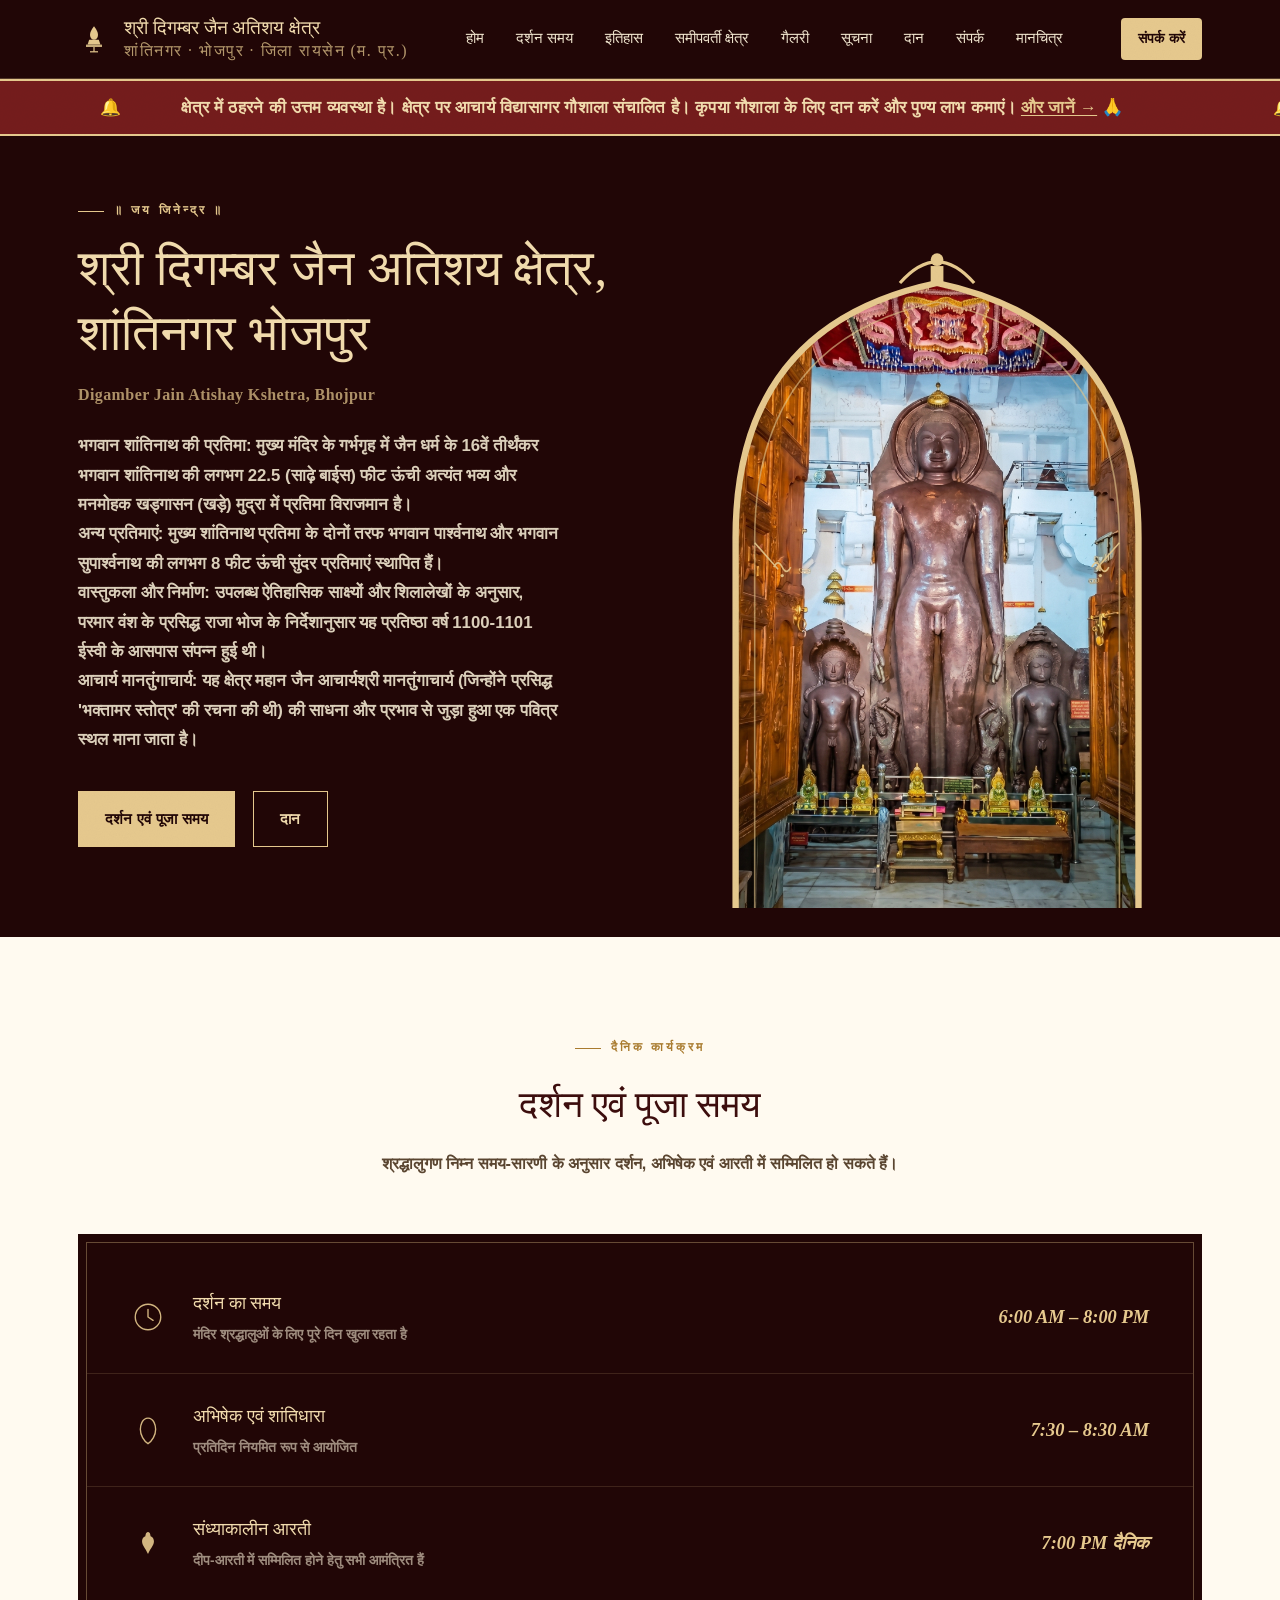
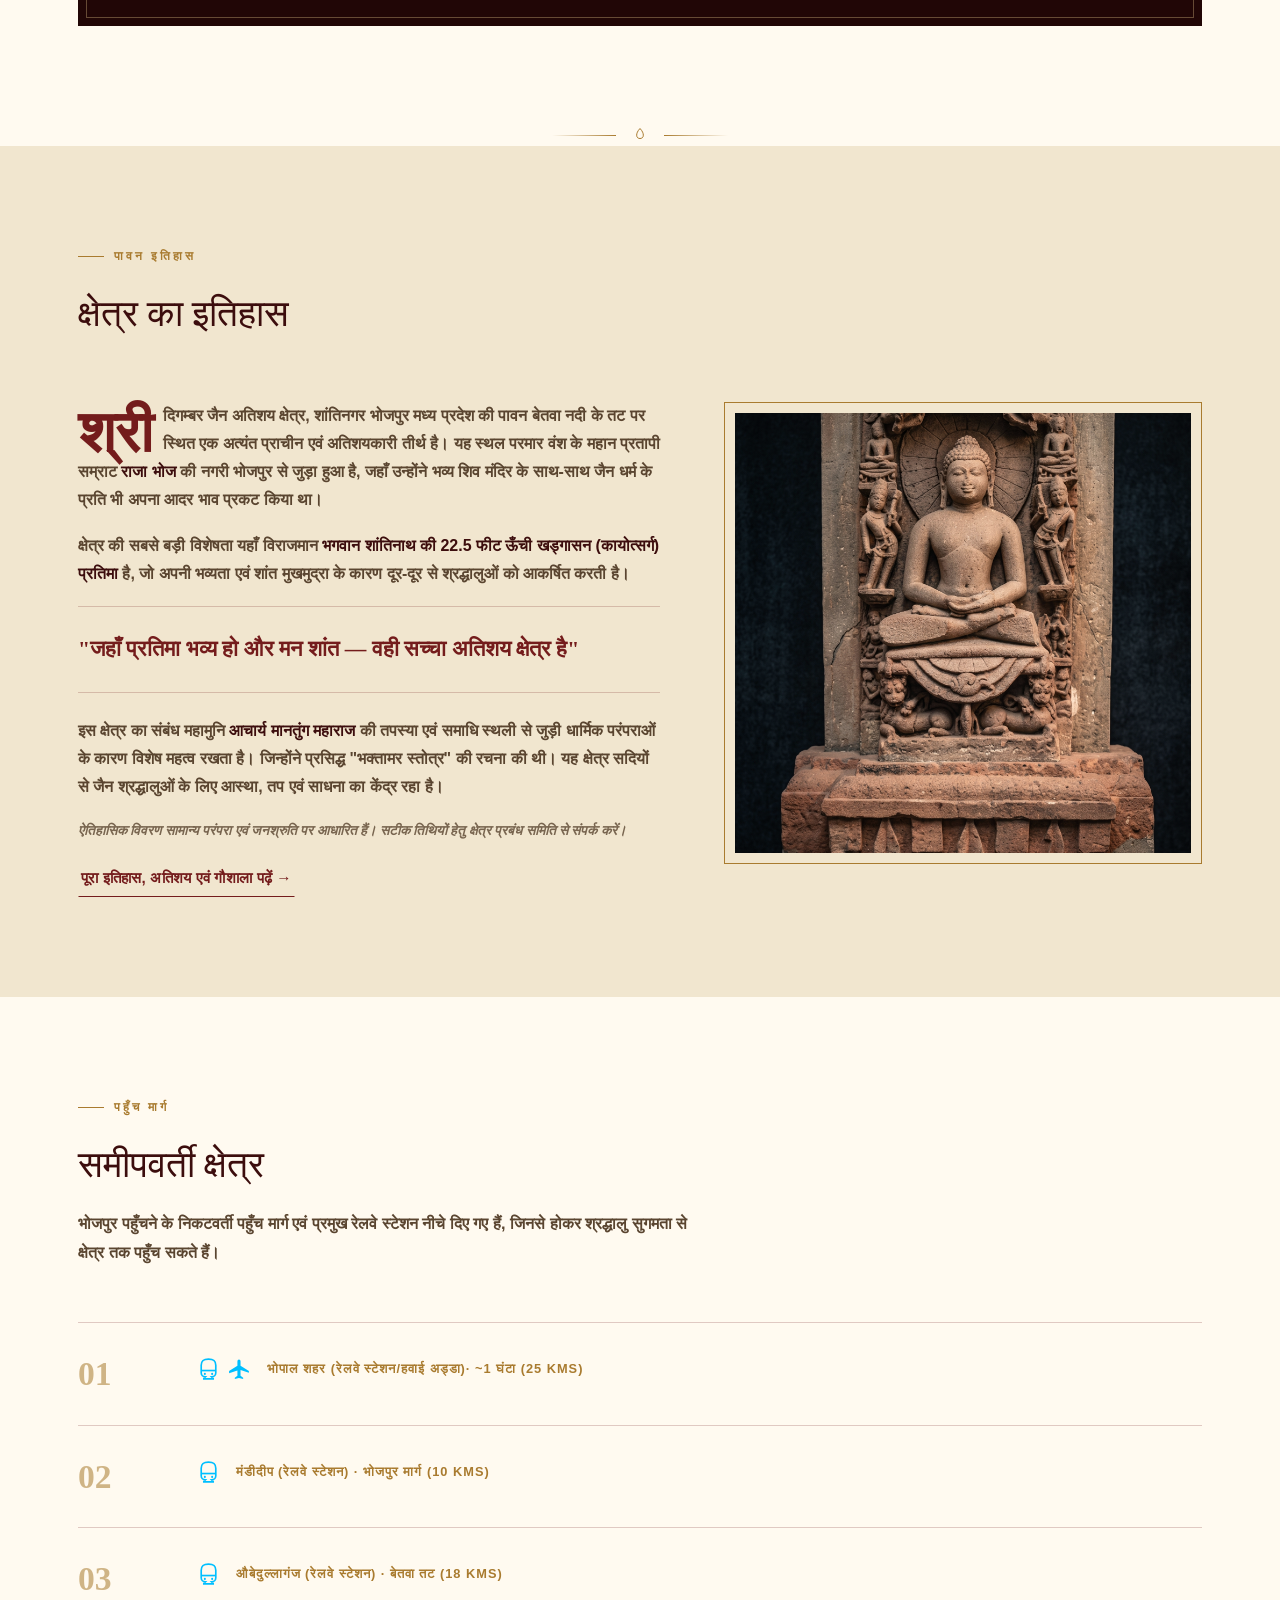
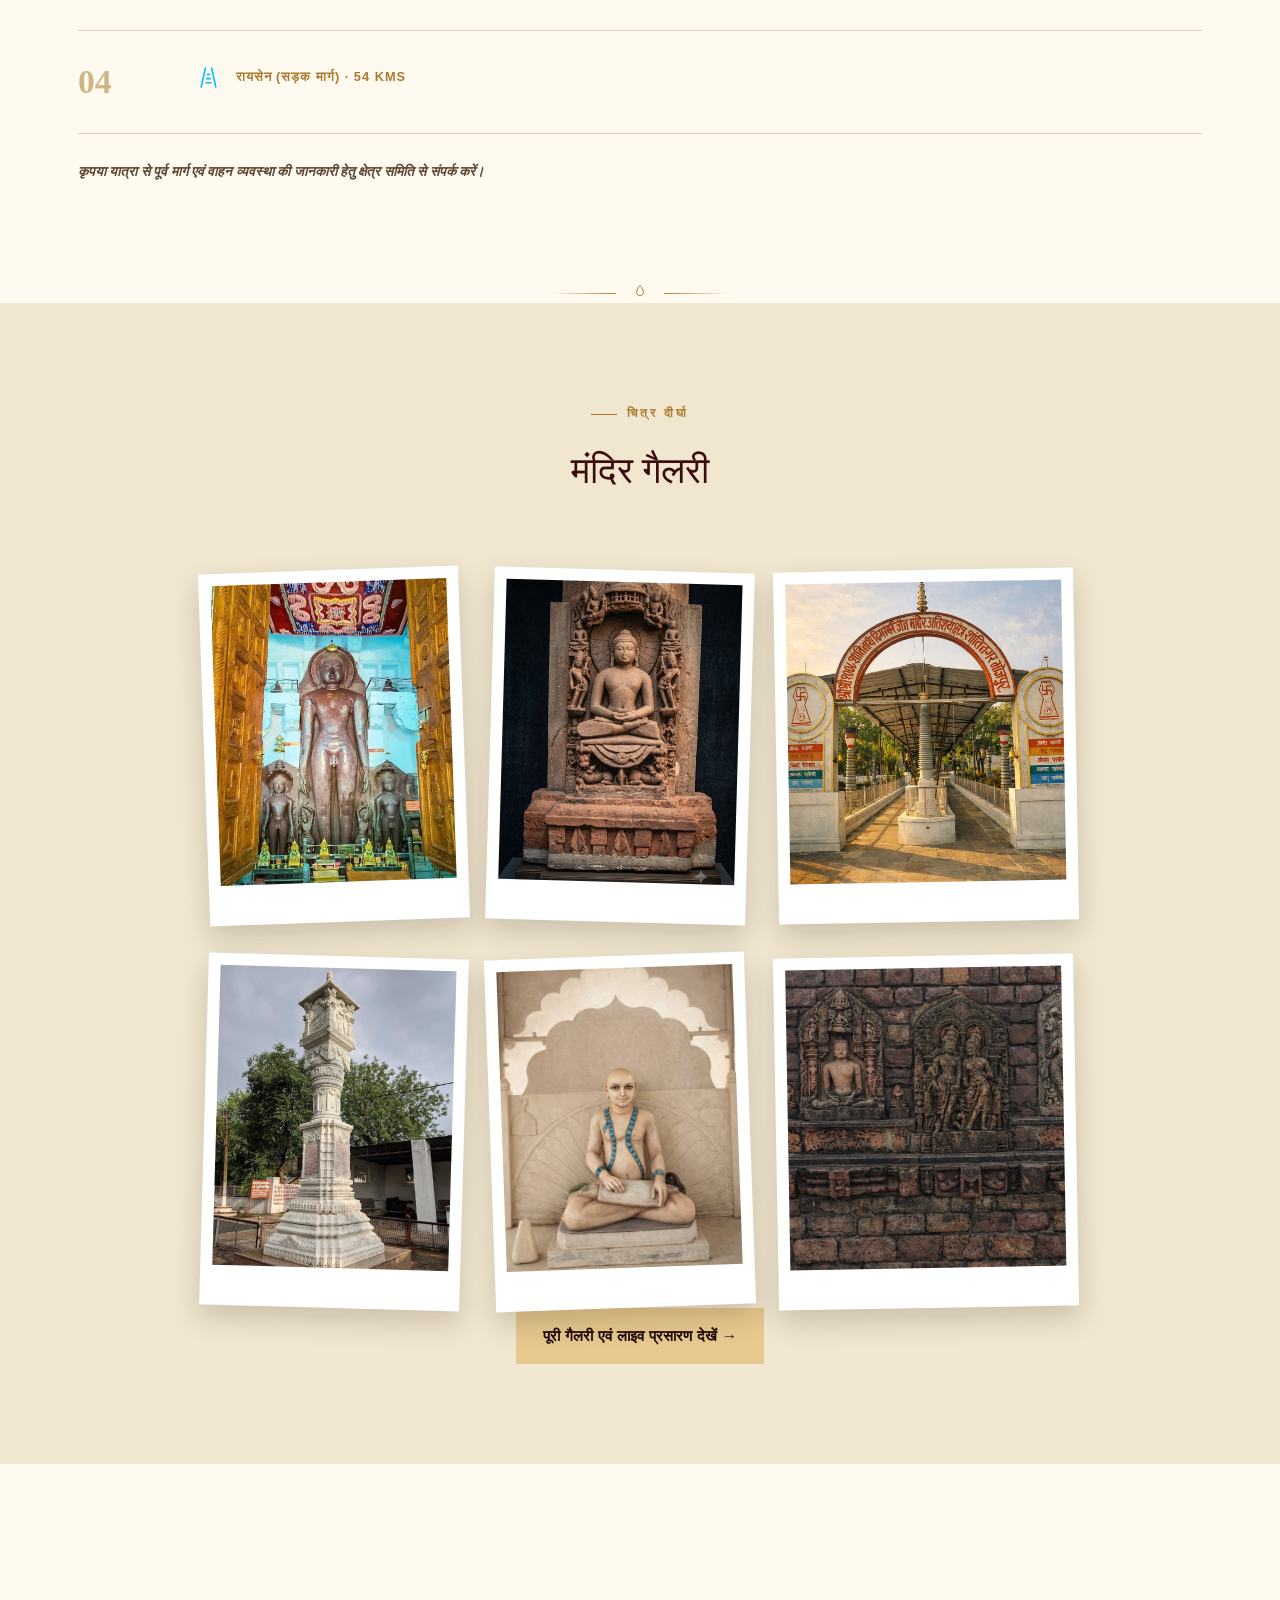
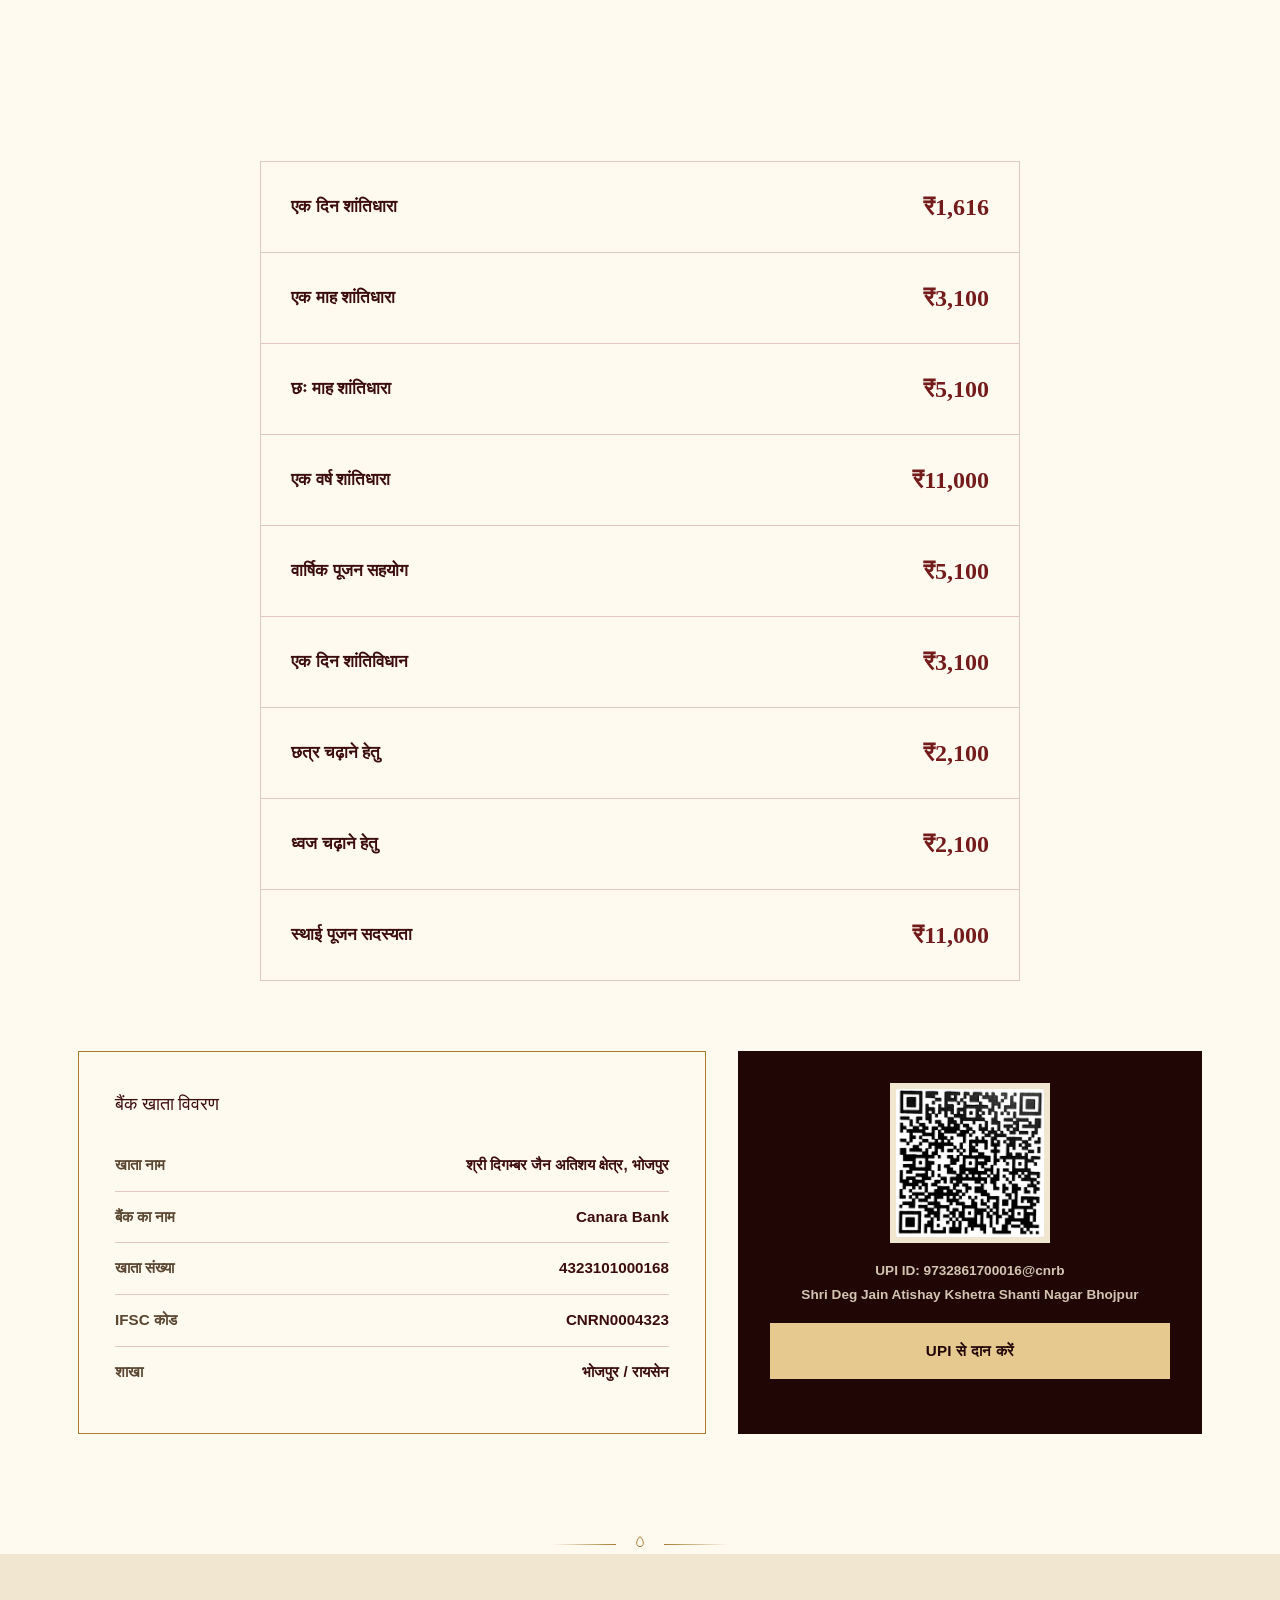
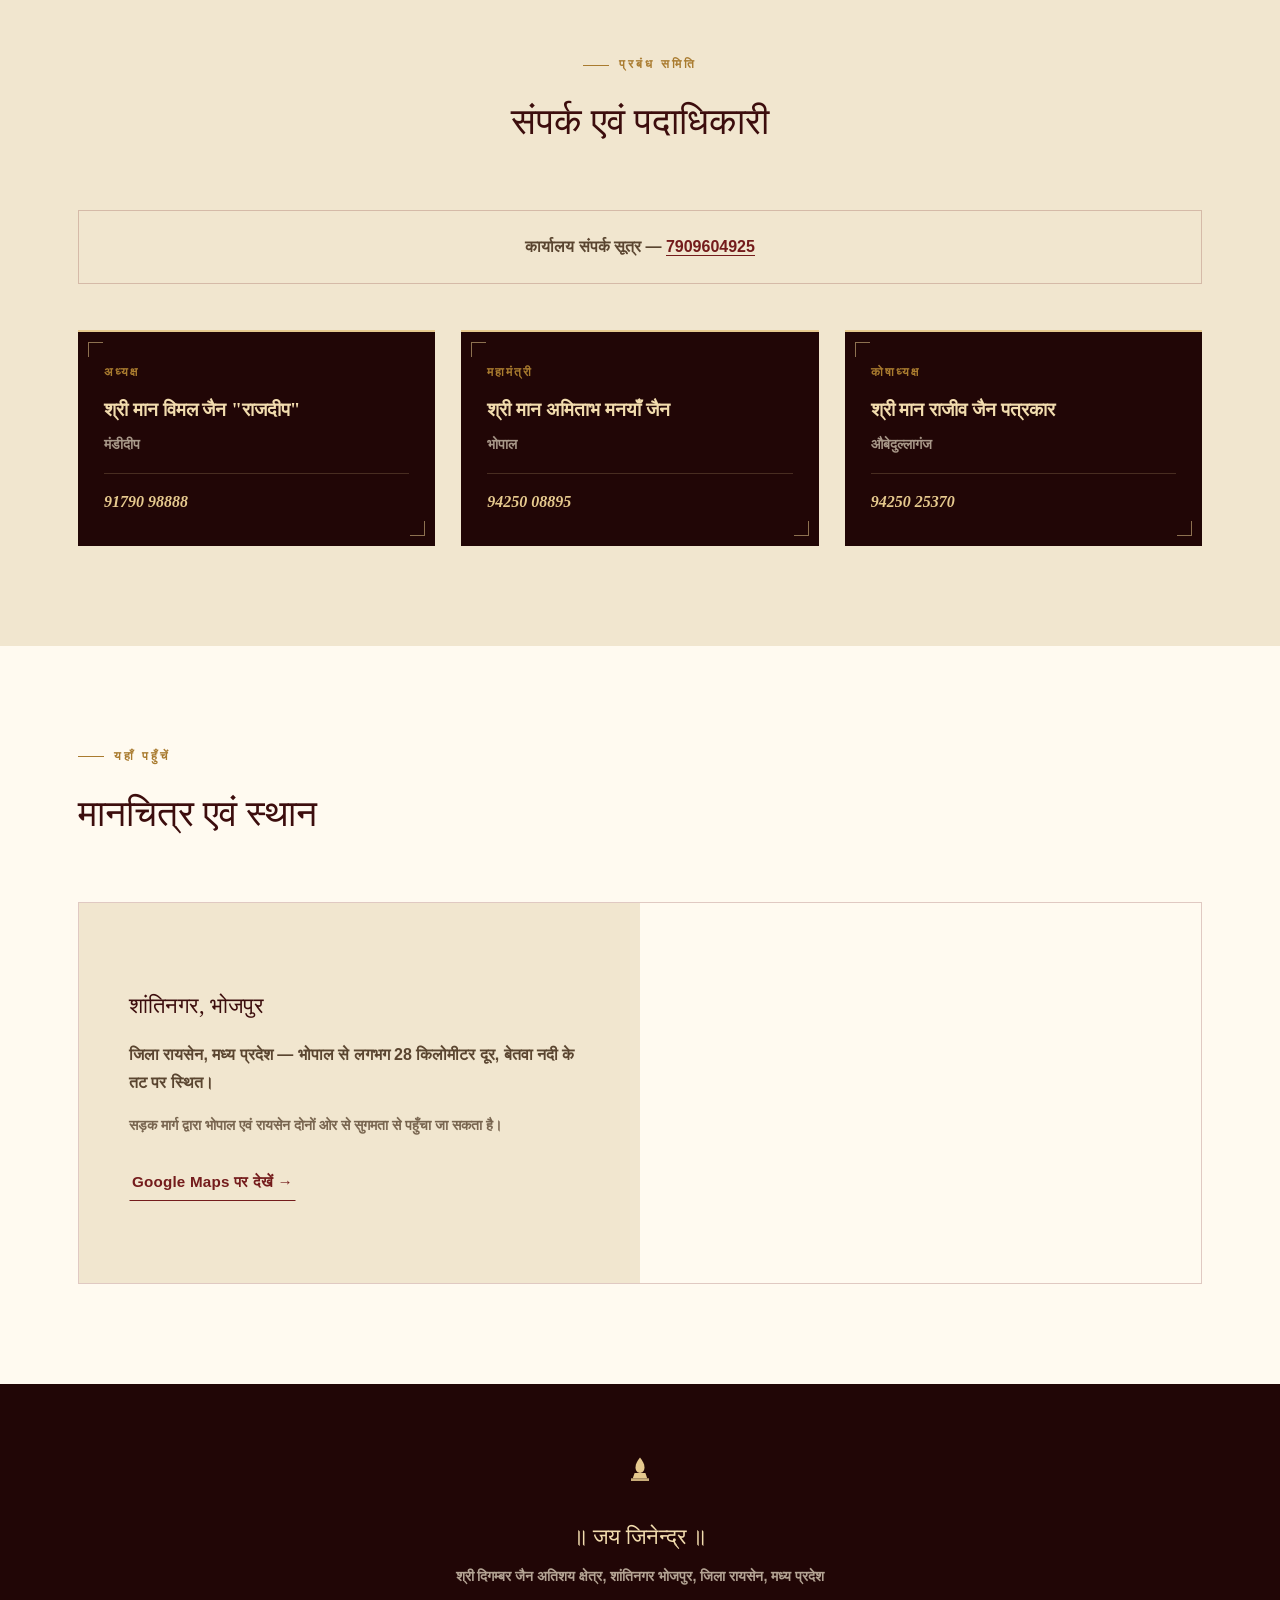
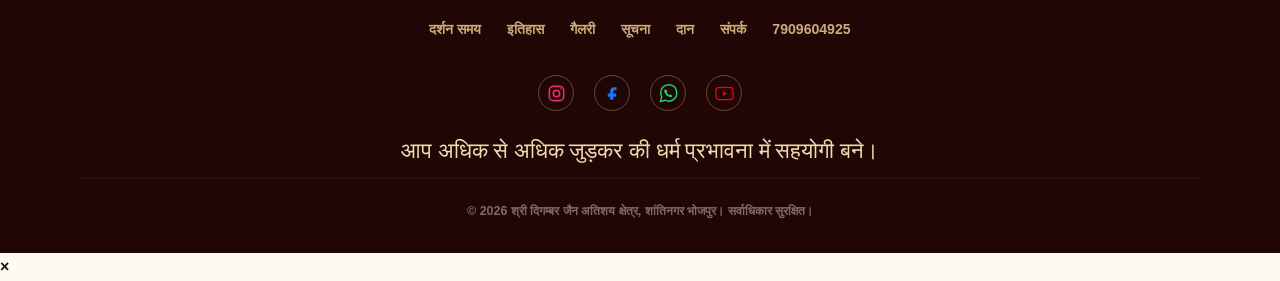
==== commit f1872e0e: "Update brand text in index.html" ====
--- a/index.html
+++ b/index.html
@@ -31,8 +31,7 @@
                     <path d="M20 30V36" stroke="#e6c98e" stroke-width="1.5" />
                     <path d="M15 36H25" stroke="#e6c98e" stroke-width="1.5" />
                 </svg>
-                <span class="brand-text">श्री भोजपुर अतिशय क्षेत्र<small>Shantinagar &middot; Raisen,
-                        M.P.</small></span>
+                <span class="brand-text">श्री दिगम्बर जैन अतिशय क्षेत्र<small>शांतिनगर &middot; भोजपुर &middot; जिला रायसेन (म. प्र.)</small></span>
             </a>
             <!-- <button class="nav-toggle" id="navToggle" aria-label="मेनू खोलें" aria-expanded="false"
         aria-controls="navLinks">मेनू</button> -->
@@ -598,4 +597,4 @@
 
 </body>
 
-</html>+</html>
